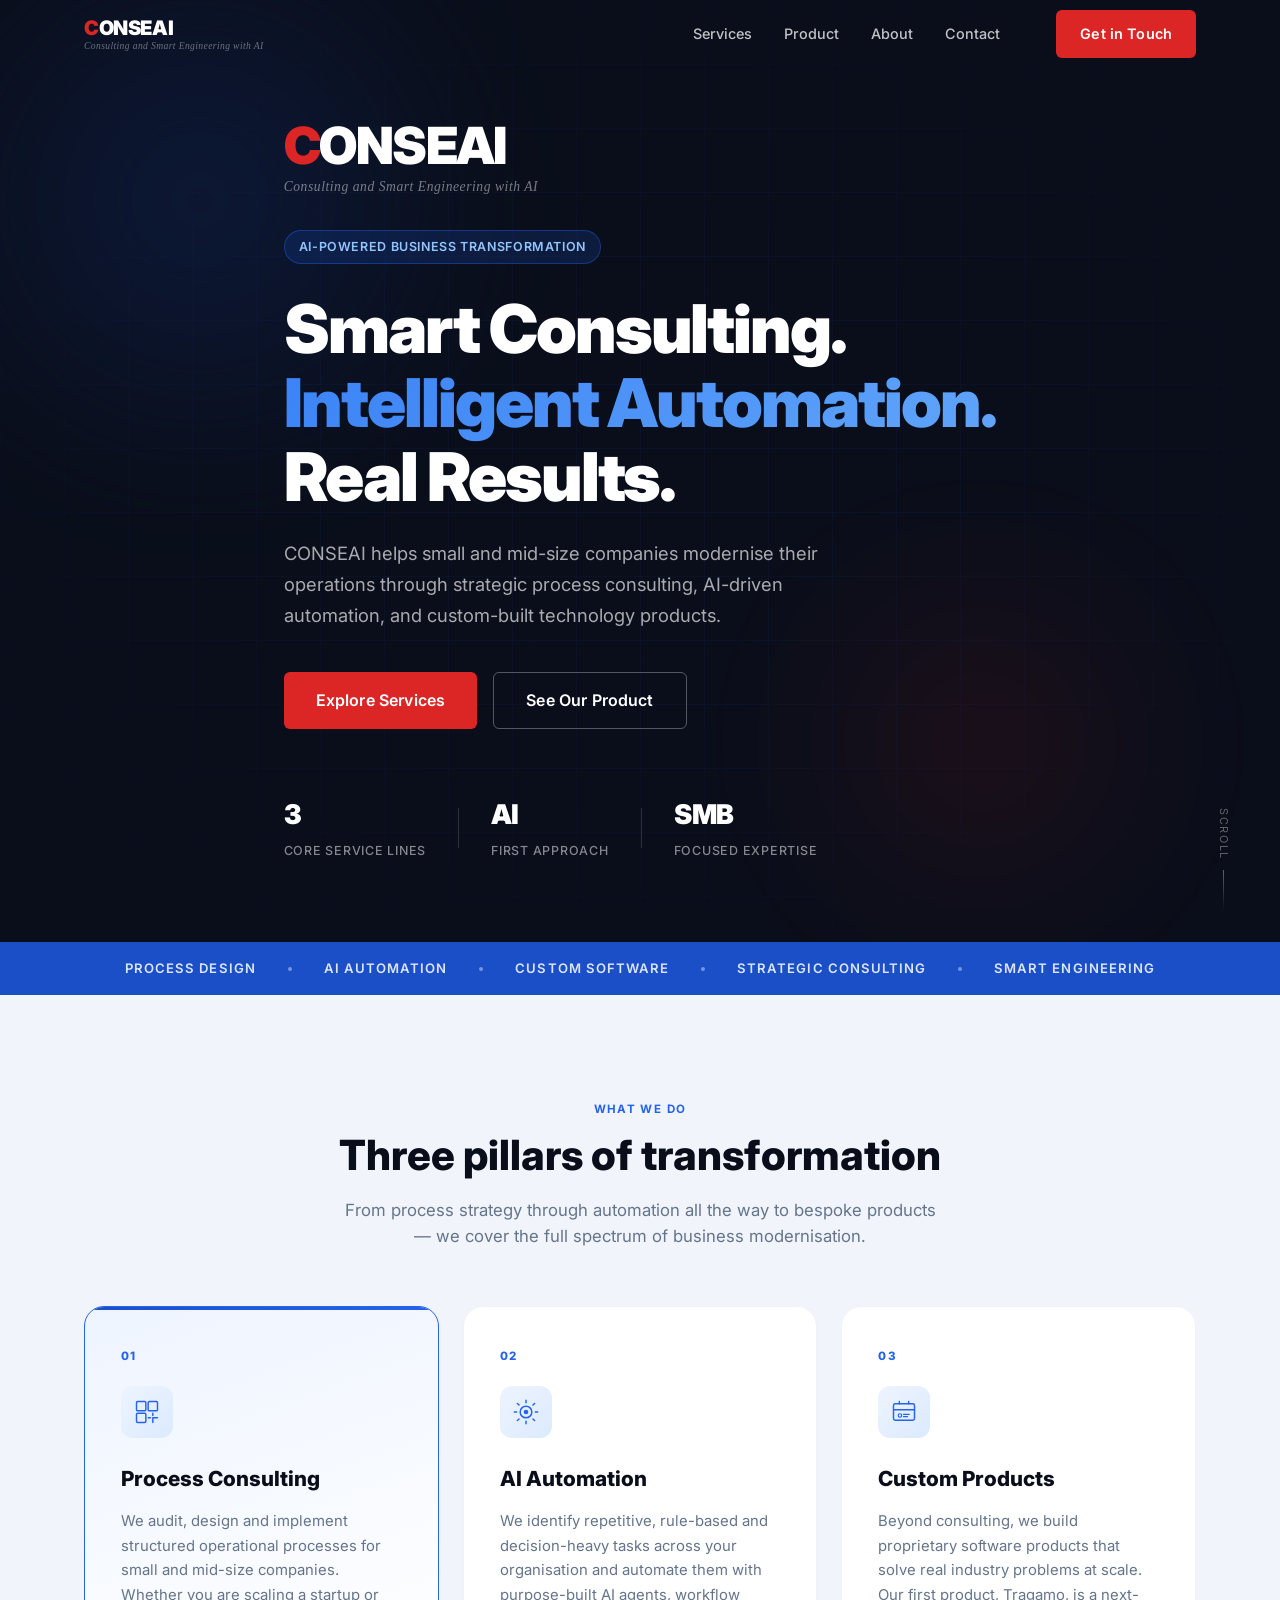
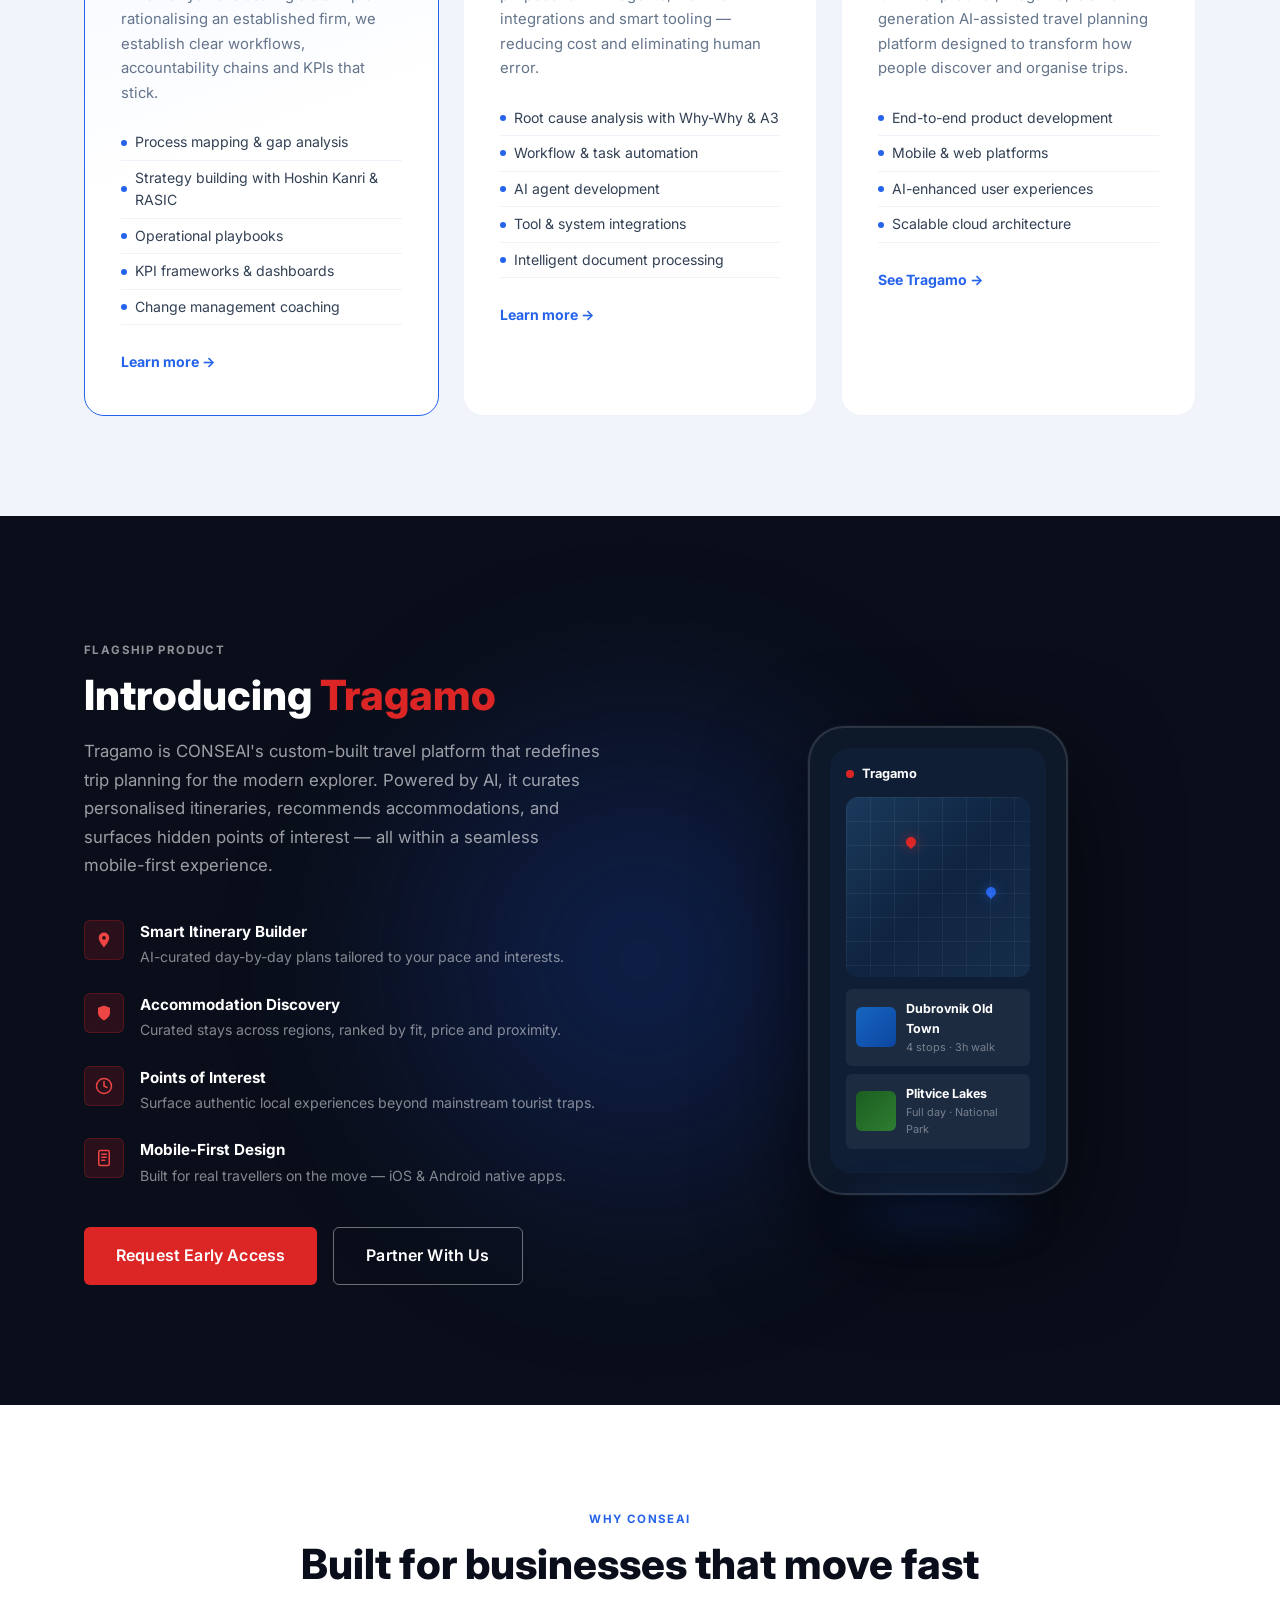
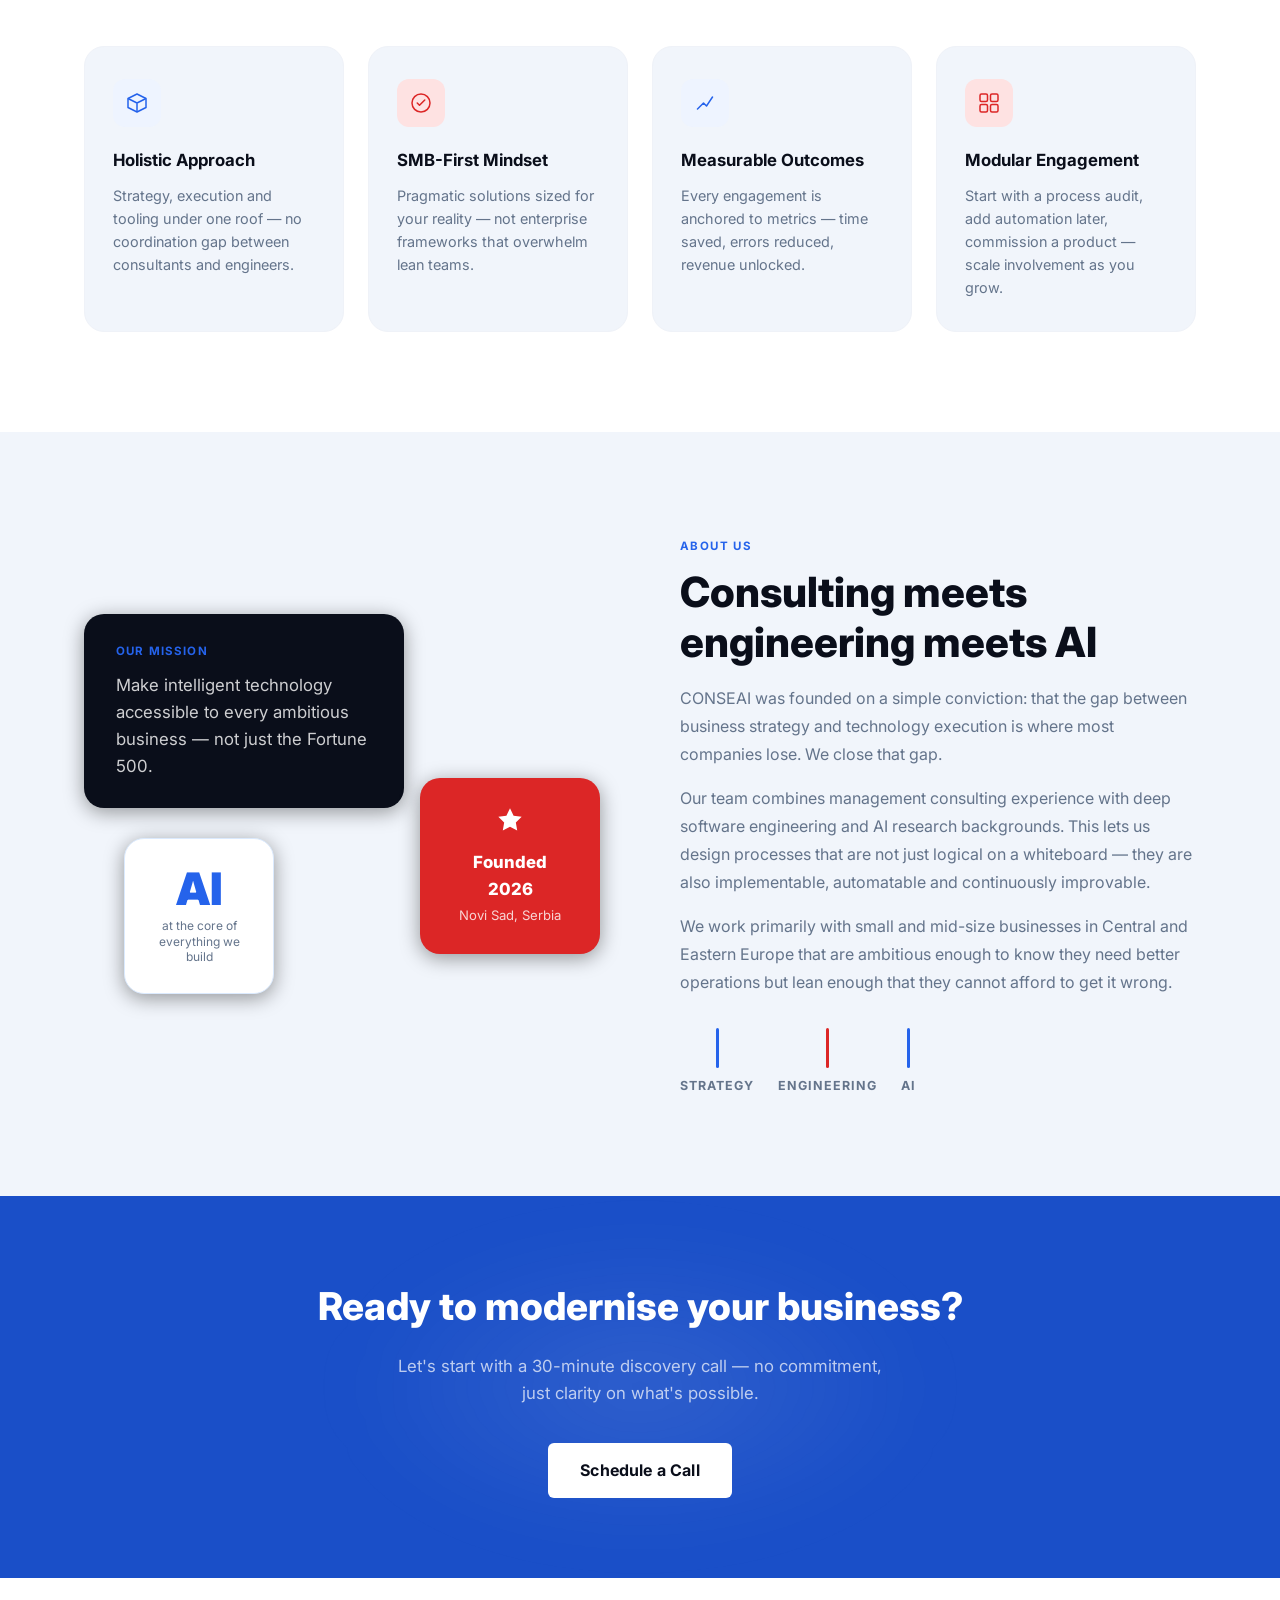
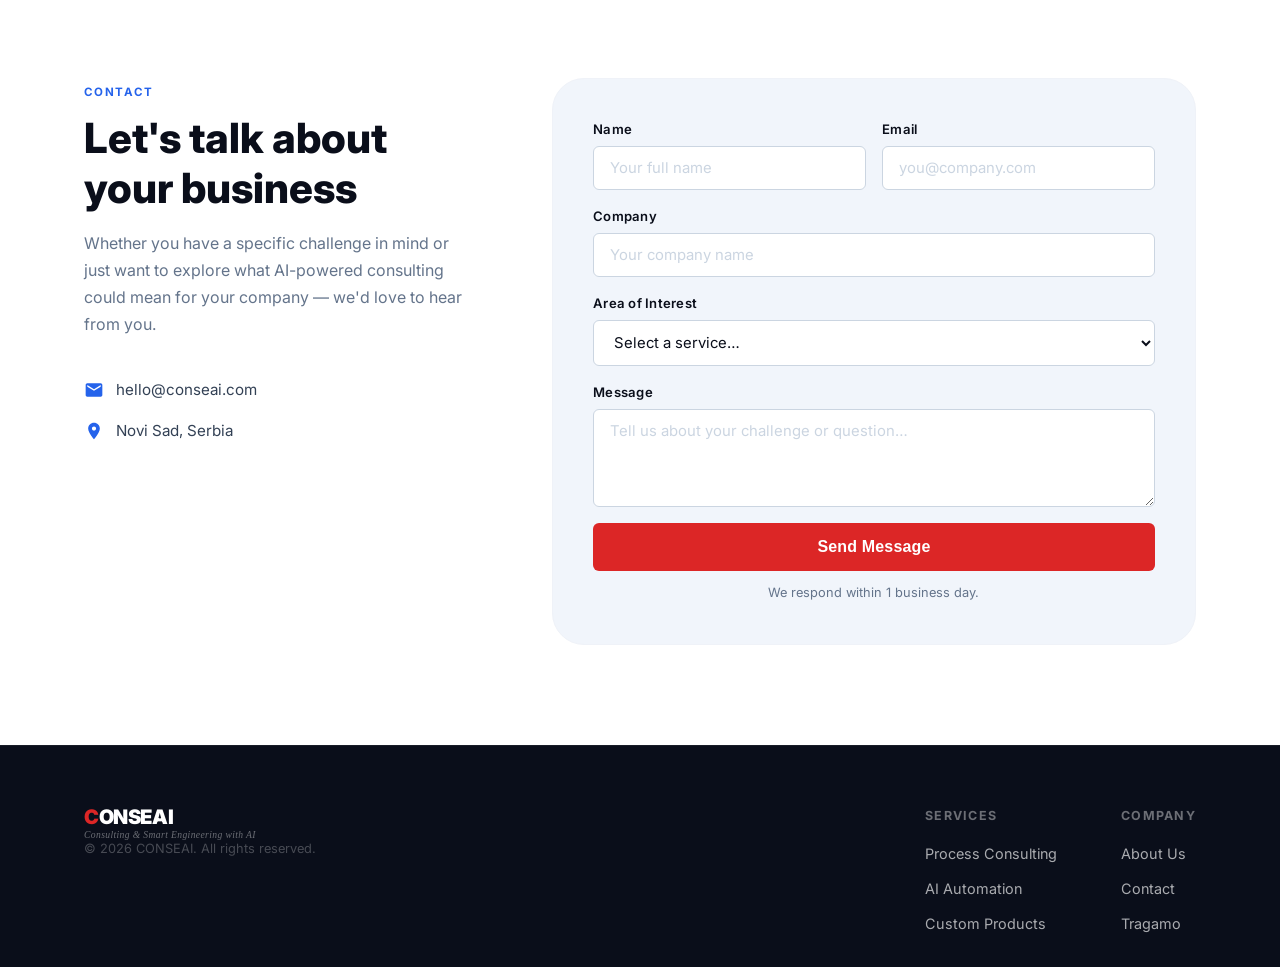
==== index.html @ ea79da37 "only fixed header company lerge name updated beneath logo" ====
<!DOCTYPE html>
<html lang="en">
<head>
  <meta charset="UTF-8" />
  <meta name="viewport" content="width=device-width, initial-scale=1.0" />
  <title>CONSEAI — Consulting & Smart Engineering with AI</title>
  <link rel="preconnect" href="https://fonts.googleapis.com" />
  <link rel="preconnect" href="https://fonts.gstatic.com" crossorigin />
  <link href="https://fonts.googleapis.com/css2?family=Inter:wght@300;400;500;600;700;800;900&display=swap" rel="stylesheet" />
  <link rel="stylesheet" href="style.css" />
</head>
<body>

  <!-- ── Navigation ── -->
  <nav class="nav" id="nav">
    <div class="nav__inner container">
      <a href="#" class="nav__logo">
        <span class="nav__logo-name"><span class="nav__logo-mark">C</span>ONSEAI</span>
        <span class="nav__logo-sub">Consulting and Smart Engineering with AI</span>
      </a>
      <ul class="nav__links" id="navLinks">
        <li><a href="#services">Services</a></li>
        <li><a href="#product">Product</a></li>
        <li><a href="#about">About</a></li>
        <li><a href="#contact">Contact</a></li>
      </ul>
      <a href="#contact" class="btn btn--red nav__cta">Get in Touch</a>
      <button class="nav__burger" id="burger" aria-label="Toggle menu">
        <span></span><span></span><span></span>
      </button>
    </div>
  </nav>

  <!-- ── Hero ── -->
  <section class="hero" id="home">
    <div class="hero__bg">
      <div class="hero__grid"></div>
      <div class="hero__glow hero__glow--1"></div>
      <div class="hero__glow hero__glow--2"></div>
    </div>
    <div class="container hero__inner">
      <div class="hero__identity">
        <span class="hero__identity-name"><span class="hero__identity-mark">C</span>ONSEAI</span>
        <span class="hero__identity-sub">Consulting and Smart Engineering with AI</span>
      </div>
      <div class="hero__badge">AI-Powered Business Transformation</div>
      <h1 class="hero__headline">
        Smart Consulting.<br />
        <span class="hero__headline--accent">Intelligent Automation.</span><br />
        Real Results.
      </h1>
      <p class="hero__sub">
        CONSEAI helps small and mid-size companies modernise their operations through
        strategic process consulting, AI-driven automation, and custom-built technology products.
      </p>
      <div class="hero__actions">
        <a href="#services" class="btn btn--red btn--lg">Explore Services</a>
        <a href="#product" class="btn btn--ghost btn--lg">See Our Product</a>
      </div>
      <div class="hero__stats">
        <div class="hero__stat">
          <span class="hero__stat-num">3</span>
          <span class="hero__stat-label">Core Service Lines</span>
        </div>
        <div class="hero__stat-divider"></div>
        <div class="hero__stat">
          <span class="hero__stat-num">AI</span>
          <span class="hero__stat-label">First Approach</span>
        </div>
        <div class="hero__stat-divider"></div>
        <div class="hero__stat">
          <span class="hero__stat-num">SMB</span>
          <span class="hero__stat-label">Focused Expertise</span>
        </div>
      </div>
    </div>
    <div class="hero__scroll">
      <span>Scroll</span>
      <div class="hero__scroll-line"></div>
    </div>
  </section>

  <!-- ── Tagline Band ── -->
  <div class="band">
    <div class="container band__inner">
      <span>Process Design</span>
      <span class="band__dot"></span>
      <span>AI Automation</span>
      <span class="band__dot"></span>
      <span>Custom Software</span>
      <span class="band__dot"></span>
      <span>Strategic Consulting</span>
      <span class="band__dot"></span>
      <span>Smart Engineering</span>
    </div>
  </div>

  <!-- ── Services ── -->
  <section class="services" id="services">
    <div class="container">
      <div class="section-header">
        <span class="section-label">What We Do</span>
        <h2 class="section-title">Three pillars of transformation</h2>
        <p class="section-sub">
          From process strategy through automation all the way to bespoke products — we cover the full spectrum
          of business modernisation.
        </p>
      </div>
      <div class="services__grid">

        <div class="service-card service-card--featured">
          <div class="service-card__num">01</div>
          <div class="service-card__icon">
            <svg viewBox="0 0 48 48" fill="none" xmlns="http://www.w3.org/2000/svg">
              <rect x="6" y="6" width="16" height="16" rx="2" stroke="currentColor" stroke-width="2.5"/>
              <rect x="26" y="6" width="16" height="16" rx="2" stroke="currentColor" stroke-width="2.5"/>
              <rect x="6" y="26" width="16" height="16" rx="2" stroke="currentColor" stroke-width="2.5"/>
              <path d="M34 26v4m0 4v8M26 34h4m4 0h8" stroke="currentColor" stroke-width="2.5" stroke-linecap="round"/>
            </svg>
          </div>
          <h3 class="service-card__title">Process Consulting</h3>
          <p class="service-card__body">
            We audit, design and implement structured operational processes for small and mid-size companies.
            Whether you are scaling a startup or rationalising an established firm, we establish clear workflows,
            accountability chains and KPIs that stick.
          </p>
          <ul class="service-card__list">
            <li>Process mapping &amp; gap analysis</li>
            <li>Strategy building with Hoshin Kanri &amp; RASIC</li>
            <li>Operational playbooks</li>
            <li>KPI frameworks &amp; dashboards</li>
            <li>Change management coaching</li>
          </ul>
          <a href="#contact" class="service-card__link">Learn more →</a>
        </div>

        <div class="service-card">
          <div class="service-card__num">02</div>
          <div class="service-card__icon">
            <svg viewBox="0 0 48 48" fill="none" xmlns="http://www.w3.org/2000/svg">
              <circle cx="24" cy="24" r="10" stroke="currentColor" stroke-width="2.5"/>
              <path d="M24 8V4M24 44v-4M8 24H4M44 24h-4" stroke="currentColor" stroke-width="2.5" stroke-linecap="round"/>
              <path d="M12.1 12.1l-2.83-2.83M38.73 38.73l-2.83-2.83M38.73 9.27l-2.83 2.83M12.1 35.9l-2.83 2.83" stroke="currentColor" stroke-width="2.5" stroke-linecap="round"/>
              <circle cx="24" cy="24" r="4" fill="currentColor"/>
            </svg>
          </div>
          <h3 class="service-card__title">AI Automation</h3>
          <p class="service-card__body">
            We identify repetitive, rule-based and decision-heavy tasks across your organisation and automate them
            with purpose-built AI agents, workflow integrations and smart tooling — reducing cost and eliminating
            human error.
          </p>
          <ul class="service-card__list">
            <li>Root cause analysis with Why-Why &amp; A3</li>
            <li>Workflow &amp; task automation</li>
            <li>AI agent development</li>
            <li>Tool &amp; system integrations</li>
            <li>Intelligent document processing</li>
          </ul>
          <a href="#contact" class="service-card__link">Learn more →</a>
        </div>

        <div class="service-card">
          <div class="service-card__num">03</div>
          <div class="service-card__icon">
            <svg viewBox="0 0 48 48" fill="none" xmlns="http://www.w3.org/2000/svg">
              <rect x="6" y="10" width="36" height="28" rx="3" stroke="currentColor" stroke-width="2.5"/>
              <path d="M16 10V6M32 10V6" stroke="currentColor" stroke-width="2.5" stroke-linecap="round"/>
              <path d="M6 20h36" stroke="currentColor" stroke-width="2.5"/>
              <circle cx="17" cy="30" r="3" stroke="currentColor" stroke-width="2"/>
              <path d="M23 28h10M23 32h7" stroke="currentColor" stroke-width="2" stroke-linecap="round"/>
            </svg>
          </div>
          <h3 class="service-card__title">Custom Products</h3>
          <p class="service-card__body">
            Beyond consulting, we build proprietary software products that solve real industry problems at scale.
            Our first product, Tragamo, is a next-generation AI-assisted travel planning platform designed to
            transform how people discover and organise trips.
          </p>
          <ul class="service-card__list">
            <li>End-to-end product development</li>
            <li>Mobile &amp; web platforms</li>
            <li>AI-enhanced user experiences</li>
            <li>Scalable cloud architecture</li>
          </ul>
          <a href="#product" class="service-card__link">See Tragamo →</a>
        </div>

      </div>
    </div>
  </section>

  <!-- ── Product: Tragamo ── -->
  <section class="product" id="product">
    <div class="product__bg">
      <div class="product__glow"></div>
    </div>
    <div class="container product__inner">
      <div class="product__content">
        <span class="section-label section-label--light">Flagship Product</span>
        <h2 class="section-title section-title--light">
          Introducing <span class="text-red">Tragamo</span>
        </h2>
        <p class="product__sub">
          Tragamo is CONSEAI's custom-built travel platform that redefines trip planning for the modern explorer.
          Powered by AI, it curates personalised itineraries, recommends accommodations, and surfaces hidden
          points of interest — all within a seamless mobile-first experience.
        </p>
        <div class="product__features">
          <div class="product__feature">
            <div class="product__feature-icon">
              <svg viewBox="0 0 24 24" fill="none"><path d="M12 2C8.13 2 5 5.13 5 9c0 5.25 7 13 7 13s7-7.75 7-13c0-3.87-3.13-7-7-7zm0 9.5c-1.38 0-2.5-1.12-2.5-2.5s1.12-2.5 2.5-2.5 2.5 1.12 2.5 2.5-1.12 2.5-2.5 2.5z" fill="currentColor"/></svg>
            </div>
            <div>
              <strong>Smart Itinerary Builder</strong>
              <p>AI-curated day-by-day plans tailored to your pace and interests.</p>
            </div>
          </div>
          <div class="product__feature">
            <div class="product__feature-icon">
              <svg viewBox="0 0 24 24" fill="none"><path d="M12 22s8-4 8-10V5l-8-3-8 3v7c0 6 8 10 8 10z" fill="currentColor"/></svg>
            </div>
            <div>
              <strong>Accommodation Discovery</strong>
              <p>Curated stays across regions, ranked by fit, price and proximity.</p>
            </div>
          </div>
          <div class="product__feature">
            <div class="product__feature-icon">
              <svg viewBox="0 0 24 24" fill="none"><circle cx="12" cy="12" r="10" stroke="currentColor" stroke-width="2"/><path d="M12 6v6l4 2" stroke="currentColor" stroke-width="2" stroke-linecap="round"/></svg>
            </div>
            <div>
              <strong>Points of Interest</strong>
              <p>Surface authentic local experiences beyond mainstream tourist traps.</p>
            </div>
          </div>
          <div class="product__feature">
            <div class="product__feature-icon">
              <svg viewBox="0 0 24 24" fill="none"><rect x="5" y="2" width="14" height="20" rx="2" stroke="currentColor" stroke-width="2"/><path d="M9 7h6M9 11h6M9 15h4" stroke="currentColor" stroke-width="2" stroke-linecap="round"/></svg>
            </div>
            <div>
              <strong>Mobile-First Design</strong>
              <p>Built for real travellers on the move — iOS &amp; Android native apps.</p>
            </div>
          </div>
        </div>
        <div class="product__actions">
          <a href="#contact" class="btn btn--red btn--lg">Request Early Access</a>
          <a href="#contact" class="btn btn--ghost-light btn--lg">Partner With Us</a>
        </div>
      </div>
      <div class="product__visual">
        <div class="product__phone">
          <div class="product__phone-screen">
            <div class="product__screen-header">
              <div class="product__screen-dot"></div>
              <span>Tragamo</span>
            </div>
            <div class="product__screen-map">
              <div class="product__map-pin product__map-pin--1"></div>
              <div class="product__map-pin product__map-pin--2"></div>
              <div class="product__map-pin product__map-pin--3"></div>
              <div class="product__map-grid"></div>
            </div>
            <div class="product__screen-card">
              <div class="product__card-thumb"></div>
              <div class="product__card-info">
                <div class="product__card-title">Dubrovnik Old Town</div>
                <div class="product__card-sub">4 stops · 3h walk</div>
              </div>
            </div>
            <div class="product__screen-card product__screen-card--2">
              <div class="product__card-thumb product__card-thumb--2"></div>
              <div class="product__card-info">
                <div class="product__card-title">Plitvice Lakes</div>
                <div class="product__card-sub">Full day · National Park</div>
              </div>
            </div>
          </div>
        </div>
        <div class="product__phone-shadow"></div>
      </div>
    </div>
  </section>

  <!-- ── Why CONSEAI ── -->
  <section class="why">
    <div class="container">
      <div class="section-header">
        <span class="section-label">Why CONSEAI</span>
        <h2 class="section-title">Built for businesses that move fast</h2>
      </div>
      <div class="why__grid">
        <div class="why__card">
          <div class="why__icon why__icon--blue">
            <svg viewBox="0 0 32 32" fill="none"><path d="M16 4L4 10v12l12 6 12-6V10L16 4z" stroke="currentColor" stroke-width="2" stroke-linejoin="round"/><path d="M4 10l12 6m0 0l12-6m-12 6v12" stroke="currentColor" stroke-width="2"/></svg>
          </div>
          <h4>Holistic Approach</h4>
          <p>Strategy, execution and tooling under one roof — no coordination gap between consultants and engineers.</p>
        </div>
        <div class="why__card">
          <div class="why__icon why__icon--red">
            <svg viewBox="0 0 32 32" fill="none"><circle cx="16" cy="16" r="12" stroke="currentColor" stroke-width="2"/><path d="M11 16l3 3 7-7" stroke="currentColor" stroke-width="2" stroke-linecap="round" stroke-linejoin="round"/></svg>
          </div>
          <h4>SMB-First Mindset</h4>
          <p>Pragmatic solutions sized for your reality — not enterprise frameworks that overwhelm lean teams.</p>
        </div>
        <div class="why__card">
          <div class="why__icon why__icon--blue">
            <svg viewBox="0 0 32 32" fill="none"><path d="M6 24l8-8 4 4 8-12" stroke="currentColor" stroke-width="2" stroke-linecap="round" stroke-linejoin="round"/></svg>
          </div>
          <h4>Measurable Outcomes</h4>
          <p>Every engagement is anchored to metrics — time saved, errors reduced, revenue unlocked.</p>
        </div>
        <div class="why__card">
          <div class="why__icon why__icon--red">
            <svg viewBox="0 0 32 32" fill="none"><rect x="4" y="4" width="10" height="10" rx="2" stroke="currentColor" stroke-width="2"/><rect x="18" y="4" width="10" height="10" rx="2" stroke="currentColor" stroke-width="2"/><rect x="4" y="18" width="10" height="10" rx="2" stroke="currentColor" stroke-width="2"/><rect x="18" y="18" width="10" height="10" rx="2" stroke="currentColor" stroke-width="2"/></svg>
          </div>
          <h4>Modular Engagement</h4>
          <p>Start with a process audit, add automation later, commission a product — scale involvement as you grow.</p>
        </div>
      </div>
    </div>
  </section>

  <!-- ── About ── -->
  <section class="about" id="about">
    <div class="container about__inner">
      <div class="about__visual">
        <div class="about__card about__card--main">
          <div class="about__card-label">Our Mission</div>
          <p>Make intelligent technology accessible to every ambitious business — not just the Fortune 500.</p>
        </div>
        <div class="about__card about__card--accent">
          <div class="about__card-icon">
            <svg viewBox="0 0 24 24" fill="none"><path d="M12 2l3.09 6.26L22 9.27l-5 4.87 1.18 6.88L12 17.77l-6.18 3.25L7 14.14 2 9.27l6.91-1.01L12 2z" fill="currentColor"/></svg>
          </div>
          <strong>Founded 2026</strong>
          <p>Novi Sad, Serbia</p>
        </div>
        <div class="about__card about__card--stat">
          <span class="about__card-big">AI</span>
          <span>at the core of everything we build</span>
        </div>
      </div>
      <div class="about__content">
        <span class="section-label">About Us</span>
        <h2 class="section-title">Consulting meets engineering meets AI</h2>
        <p class="about__body">
          CONSEAI was founded on a simple conviction: that the gap between business strategy and technology
          execution is where most companies lose. We close that gap.
        </p>
        <p class="about__body">
          Our team combines management consulting experience with deep software engineering and AI research
          backgrounds. This lets us design processes that are not just logical on a whiteboard — they are also
          implementable, automatable and continuously improvable.
        </p>
        <p class="about__body">
          We work primarily with small and mid-size businesses in Central and Eastern Europe that are ambitious
          enough to know they need better operations but lean enough that they cannot afford to get it wrong.
        </p>
        <div class="about__pillars">
          <div class="about__pillar">
            <div class="about__pillar-line about__pillar-line--blue"></div>
            <span>Strategy</span>
          </div>
          <div class="about__pillar">
            <div class="about__pillar-line about__pillar-line--red"></div>
            <span>Engineering</span>
          </div>
          <div class="about__pillar">
            <div class="about__pillar-line about__pillar-line--blue"></div>
            <span>AI</span>
          </div>
        </div>
      </div>
    </div>
  </section>

  <!-- ── CTA Banner ── -->
  <section class="cta-banner">
    <div class="cta-banner__bg">
      <div class="cta-banner__glow"></div>
    </div>
    <div class="container cta-banner__inner">
      <h2 class="cta-banner__title">Ready to modernise your business?</h2>
      <p class="cta-banner__sub">
        Let's start with a 30-minute discovery call — no commitment, just clarity on what's possible.
      </p>
      <a href="#contact" class="btn btn--white btn--lg">Schedule a Call</a>
    </div>
  </section>

  <!-- ── Contact ── -->
  <section class="contact" id="contact">
    <div class="container contact__inner">
      <div class="contact__info">
        <span class="section-label">Contact</span>
        <h2 class="section-title">Let's talk about your business</h2>
        <p class="contact__sub">
          Whether you have a specific challenge in mind or just want to explore what AI-powered consulting
          could mean for your company — we'd love to hear from you.
        </p>
        <div class="contact__details">
          <div class="contact__detail">
            <svg viewBox="0 0 24 24" fill="none"><path d="M20 4H4c-1.1 0-2 .9-2 2v12c0 1.1.9 2 2 2h16c1.1 0 2-.9 2-2V6c0-1.1-.9-2-2-2zm0 4l-8 5-8-5V6l8 5 8-5v2z" fill="currentColor"/></svg>
            <span>hello@conseai.com</span>
          </div>
          <div class="contact__detail">
            <svg viewBox="0 0 24 24" fill="none"><path d="M12 2C8.13 2 5 5.13 5 9c0 5.25 7 13 7 13s7-7.75 7-13c0-3.87-3.13-7-7-7zm0 9.5c-1.38 0-2.5-1.12-2.5-2.5s1.12-2.5 2.5-2.5 2.5 1.12 2.5 2.5-1.12 2.5-2.5 2.5z" fill="currentColor"/></svg>
            <span>Novi Sad, Serbia</span>
          </div>
        </div>
      </div>
      <form class="contact__form" id="contactForm">
        <div class="form-row">
          <div class="form-group">
            <label for="name">Name</label>
            <input type="text" id="name" name="name" placeholder="Your full name" required />
          </div>
          <div class="form-group">
            <label for="email">Email</label>
            <input type="email" id="email" name="email" placeholder="you@company.com" required />
          </div>
        </div>
        <div class="form-group">
          <label for="company">Company</label>
          <input type="text" id="company" name="company" placeholder="Your company name" />
        </div>
        <div class="form-group">
          <label for="interest">Area of Interest</label>
          <select id="interest" name="interest">
            <option value="">Select a service…</option>
            <option value="consulting">Process Consulting</option>
            <option value="automation">AI Automation</option>
            <option value="tragamo">Tragamo / Travel Platform</option>
            <option value="other">Other / Not Sure Yet</option>
          </select>
        </div>
        <div class="form-group">
          <label for="message">Message</label>
          <textarea id="message" name="message" rows="4" placeholder="Tell us about your challenge or question…"></textarea>
        </div>
        <button type="submit" class="btn btn--red btn--lg btn--full">Send Message</button>
        <p class="form-note">We respond within 1 business day.</p>
      </form>
    </div>
  </section>

  <!-- ── Footer ── -->
  <footer class="footer">
    <div class="container footer__inner">
      <div class="footer__brand">
        <a href="#" class="nav__logo">
          <span class="nav__logo-name"><span class="nav__logo-mark">C</span>ONSEAI</span>
          <span class="nav__logo-sub">Consulting &amp; Smart Engineering with AI</span>
        </a>
        <p class="footer__copy">© 2026 CONSEAI. All rights reserved.</p>
      </div>
      <div class="footer__links">
        <div class="footer__col">
          <h5>Services</h5>
          <a href="#services">Process Consulting</a>
          <a href="#services">AI Automation</a>
          <a href="#services">Custom Products</a>
        </div>
        <div class="footer__col">
          <h5>Company</h5>
          <a href="#about">About Us</a>
          <a href="#contact">Contact</a>
          <a href="#product">Tragamo</a>
        </div>
      </div>
    </div>
  </footer>

  <script src="script.js"></script>
</body>
</html>
---- style.css ----
/* ── Reset & Base ── */
*, *::before, *::after { box-sizing: border-box; margin: 0; padding: 0; }
html { scroll-behavior: smooth; font-size: 16px; }
body {
  font-family: 'Inter', -apple-system, BlinkMacSystemFont, 'Segoe UI', sans-serif;
  background: #0A0E1A;
  color: #E8EDF5;
  line-height: 1.6;
  overflow-x: hidden;
}
img { max-width: 100%; display: block; }
a { text-decoration: none; color: inherit; }
ul { list-style: none; }

/* ── Tokens ── */
:root {
  --navy:        #0A0E1A;
  --navy-mid:    #0F1628;
  --navy-light:  #162040;
  --blue:        #1A4FC8;
  --blue-light:  #2563EB;
  --blue-pale:   #DBEAFE;
  --red:         #DC2626;
  --red-light:   #EF4444;
  --red-pale:    #FEE2E2;
  --white:       #FFFFFF;
  --off-white:   #F1F5FB;
  --gray-100:    #EFF2F8;
  --gray-300:    #CBD5E1;
  --gray-500:    #64748B;
  --gray-700:    #334155;

  --radius-sm:   6px;
  --radius-md:   12px;
  --radius-lg:   20px;
  --radius-xl:   32px;

  --shadow-sm:   0 1px 3px rgba(0,0,0,.3);
  --shadow-md:   0 4px 20px rgba(0,0,0,.4);
  --shadow-lg:   0 12px 48px rgba(0,0,0,.5);
  --shadow-glow-blue: 0 0 80px rgba(26,79,200,.25);
  --shadow-glow-red:  0 0 60px rgba(220,38,38,.2);

  --transition: all 0.3s cubic-bezier(0.4, 0, 0.2, 1);
}

/* ── Container ── */
.container {
  max-width: 1160px;
  margin: 0 auto;
  padding: 0 24px;
}

/* ── Buttons ── */
.btn {
  display: inline-flex;
  align-items: center;
  gap: 8px;
  padding: 12px 24px;
  border-radius: var(--radius-sm);
  font-size: 0.9rem;
  font-weight: 600;
  letter-spacing: 0.01em;
  cursor: pointer;
  border: none;
  transition: var(--transition);
}
.btn--lg { padding: 15px 32px; font-size: 1rem; }
.btn--full { width: 100%; justify-content: center; }
.btn--red {
  background: var(--red);
  color: var(--white);
}
.btn--red:hover { background: var(--red-light); transform: translateY(-1px); box-shadow: 0 8px 24px rgba(220,38,38,.35); }
.btn--ghost {
  background: transparent;
  color: var(--white);
  border: 1.5px solid rgba(255,255,255,.3);
}
.btn--ghost:hover { border-color: rgba(255,255,255,.7); background: rgba(255,255,255,.05); }
.btn--ghost-light {
  background: transparent;
  color: var(--white);
  border: 1.5px solid rgba(255,255,255,.4);
}
.btn--ghost-light:hover { border-color: var(--white); background: rgba(255,255,255,.08); }
.btn--white {
  background: var(--white);
  color: var(--navy);
  font-weight: 700;
}
.btn--white:hover { background: var(--off-white); transform: translateY(-1px); }

/* ── Section Helpers ── */
.section-label {
  display: inline-block;
  font-size: 0.72rem;
  font-weight: 700;
  letter-spacing: 0.12em;
  text-transform: uppercase;
  color: var(--blue-light);
  margin-bottom: 12px;
}
.section-label--light { color: rgba(255,255,255,.55); }
.section-title {
  font-size: clamp(1.8rem, 3.5vw, 2.6rem);
  font-weight: 800;
  line-height: 1.2;
  color: var(--navy);
  margin-bottom: 16px;
}
.section-title--light { color: var(--white); }
.section-sub {
  max-width: 600px;
  color: var(--gray-500);
  font-size: 1.05rem;
}
.section-header { text-align: center; margin-bottom: 56px; }
.section-header .section-sub { margin: 0 auto; }
.text-red { color: var(--red); }

/* ── Navigation ── */
.nav {
  position: fixed;
  top: 0; left: 0; right: 0;
  z-index: 100;
  padding: 0;
  transition: var(--transition);
}
.nav.scrolled {
  background: rgba(10,14,26,.92);
  backdrop-filter: blur(16px);
  -webkit-backdrop-filter: blur(16px);
  border-bottom: 1px solid rgba(255,255,255,.06);
}
.nav__inner {
  display: flex;
  align-items: center;
  height: 68px;
  gap: 40px;
}
.nav__logo {
  display: flex;
  flex-direction: column;
  font-size: 1.25rem;
  font-weight: 900;
  letter-spacing: -0.02em;
  color: var(--white);
  flex-shrink: 0;
  line-height: 1.1;
}
.nav__logo-name {
  display: block;
  white-space: nowrap;
}
.nav__logo-mark {
  color: var(--red);
}
.nav__logo-sub {
  display: block;
  font-size: 0.6rem;
  font-weight: 400;
  font-style: italic;
  letter-spacing: 0.04em;
  color: rgba(255,255,255,.4);
  font-family: Georgia, 'Times New Roman', serif;
  line-height: 1;
  margin-top: 2px;
  text-transform: none;
}
.nav__links {
  display: flex;
  align-items: center;
  gap: 32px;
  margin-left: auto;
}
.nav__links a {
  font-size: 0.9rem;
  font-weight: 500;
  color: rgba(255,255,255,.75);
  transition: color 0.2s;
}
.nav__links a:hover { color: var(--white); }
.nav__cta { margin-left: 16px; }
.nav__burger {
  display: none;
  flex-direction: column;
  gap: 5px;
  background: none;
  border: none;
  cursor: pointer;
  margin-left: auto;
  padding: 4px;
}
.nav__burger span {
  display: block;
  width: 24px;
  height: 2px;
  background: var(--white);
  border-radius: 2px;
  transition: var(--transition);
}

/* ── Hero ── */
.hero {
  position: relative;
  min-height: 100vh;
  display: flex;
  align-items: center;
  overflow: hidden;
  background: var(--navy);
}
.hero__bg {
  position: absolute;
  inset: 0;
  pointer-events: none;
}
.hero__grid {
  position: absolute;
  inset: 0;
  background-image:
    linear-gradient(rgba(26,79,200,.08) 1px, transparent 1px),
    linear-gradient(90deg, rgba(26,79,200,.08) 1px, transparent 1px);
  background-size: 64px 64px;
  mask-image: radial-gradient(ellipse 80% 80% at 50% 50%, black 20%, transparent 80%);
}
.hero__glow {
  position: absolute;
  border-radius: 50%;
  filter: blur(80px);
  opacity: 0.4;
}
.hero__glow--1 {
  width: 600px; height: 600px;
  background: radial-gradient(circle, rgba(26,79,200,.5), transparent 70%);
  top: -100px; left: -100px;
}
.hero__glow--2 {
  width: 400px; height: 400px;
  background: radial-gradient(circle, rgba(220,38,38,.35), transparent 70%);
  bottom: 0; right: 100px;
}
.hero__inner {
  position: relative;
  z-index: 1;
  padding-top: 120px;
  padding-bottom: 80px;
}
.hero__identity {
  display: flex;
  flex-direction: column;
  margin-bottom: 32px;
}
.hero__identity-name {
  font-size: clamp(2rem, 4.5vw, 3.2rem);
  font-weight: 900;
  letter-spacing: -0.03em;
  color: var(--white);
  line-height: 1;
}
.hero__identity-mark {
  color: var(--red);
}
.hero__identity-sub {
  font-size: 0.85rem;
  font-weight: 400;
  font-style: italic;
  font-family: Georgia, 'Times New Roman', serif;
  color: rgba(255,255,255,.45);
  letter-spacing: 0.04em;
  margin-top: 5px;
}
.hero__badge {
  display: inline-flex;
  align-items: center;
  gap: 8px;
  padding: 6px 14px;
  border-radius: 100px;
  background: rgba(26,79,200,.2);
  border: 1px solid rgba(37,99,235,.4);
  color: #93C5FD;
  font-size: 0.78rem;
  font-weight: 600;
  letter-spacing: 0.05em;
  text-transform: uppercase;
  margin-bottom: 28px;
}
.hero__headline {
  font-size: clamp(2.4rem, 5.5vw, 4.2rem);
  font-weight: 900;
  line-height: 1.1;
  letter-spacing: -0.03em;
  color: var(--white);
  margin-bottom: 24px;
  max-width: 760px;
}
.hero__headline--accent {
  background: linear-gradient(135deg, #3B82F6, #60A5FA);
  -webkit-background-clip: text;
  -webkit-text-fill-color: transparent;
  background-clip: text;
}
.hero__sub {
  font-size: 1.15rem;
  color: rgba(255,255,255,.65);
  max-width: 560px;
  margin-bottom: 40px;
  line-height: 1.7;
}
.hero__actions {
  display: flex;
  gap: 16px;
  flex-wrap: wrap;
  margin-bottom: 64px;
}
.hero__stats {
  display: flex;
  align-items: center;
  gap: 32px;
  flex-wrap: wrap;
}
.hero__stat-num {
  display: block;
  font-size: 1.7rem;
  font-weight: 900;
  color: var(--white);
  letter-spacing: -0.03em;
}
.hero__stat-label {
  font-size: 0.78rem;
  color: rgba(255,255,255,.5);
  font-weight: 500;
  text-transform: uppercase;
  letter-spacing: 0.06em;
}
.hero__stat-divider {
  width: 1px;
  height: 40px;
  background: rgba(255,255,255,.15);
}
.hero__scroll {
  position: absolute;
  bottom: 32px;
  right: 48px;
  display: flex;
  flex-direction: column;
  align-items: center;
  gap: 10px;
}
.hero__scroll span {
  font-size: 0.68rem;
  letter-spacing: 0.15em;
  text-transform: uppercase;
  color: rgba(255,255,255,.35);
  writing-mode: vertical-rl;
}
.hero__scroll-line {
  width: 1px;
  height: 40px;
  background: linear-gradient(to bottom, rgba(255,255,255,.35), transparent);
  animation: scrollPulse 2s ease-in-out infinite;
}
@keyframes scrollPulse {
  0%, 100% { opacity: 0.35; }
  50% { opacity: 0.9; }
}

/* ── Band ── */
.band {
  background: var(--blue);
  padding: 16px 0;
  overflow: hidden;
}
.band__inner {
  display: flex;
  align-items: center;
  gap: 32px;
  justify-content: center;
  flex-wrap: wrap;
  font-size: 0.82rem;
  font-weight: 600;
  letter-spacing: 0.08em;
  text-transform: uppercase;
  color: rgba(255,255,255,.85);
}
.band__dot {
  width: 4px;
  height: 4px;
  border-radius: 50%;
  background: rgba(255,255,255,.4);
}

/* ── Services ── */
.services {
  background: var(--off-white);
  padding: 100px 0;
}
.services .section-title { color: var(--navy); }
.services__grid {
  display: grid;
  grid-template-columns: repeat(3, 1fr);
  gap: 24px;
}
.service-card {
  background: var(--white);
  border-radius: var(--radius-lg);
  padding: 40px 36px;
  border: 1.5px solid var(--gray-100);
  transition: var(--transition);
  position: relative;
  overflow: hidden;
}
.service-card::before {
  content: '';
  position: absolute;
  top: 0; left: 0; right: 0;
  height: 3px;
  background: linear-gradient(90deg, var(--blue), var(--blue-light));
  opacity: 0;
  transition: opacity 0.3s;
}
.service-card:hover::before { opacity: 1; }
.service-card:hover {
  transform: translateY(-4px);
  box-shadow: 0 20px 60px rgba(0,0,0,.1);
  border-color: transparent;
}
.service-card--featured {
  border-color: var(--blue-light);
  background: linear-gradient(160deg, #EEF4FF 0%, var(--white) 60%);
}
.service-card--featured::before { opacity: 1; }
.service-card__num {
  font-size: 0.72rem;
  font-weight: 800;
  letter-spacing: 0.12em;
  color: var(--blue-light);
  text-transform: uppercase;
  margin-bottom: 20px;
}
.service-card__icon {
  width: 52px;
  height: 52px;
  background: linear-gradient(135deg, #EEF4FF, #DBEAFE);
  border-radius: var(--radius-md);
  display: flex;
  align-items: center;
  justify-content: center;
  margin-bottom: 24px;
  color: var(--blue-light);
}
.service-card__icon svg { width: 28px; height: 28px; }
.service-card__title {
  font-size: 1.3rem;
  font-weight: 800;
  color: var(--navy);
  margin-bottom: 14px;
}
.service-card__body {
  font-size: 0.93rem;
  color: var(--gray-500);
  line-height: 1.65;
  margin-bottom: 20px;
}
.service-card__list {
  margin-bottom: 24px;
}
.service-card__list li {
  font-size: 0.88rem;
  color: var(--gray-700);
  padding: 6px 0;
  border-bottom: 1px solid var(--gray-100);
  display: flex;
  align-items: center;
  gap: 8px;
}
.service-card__list li::before {
  content: '';
  width: 6px;
  height: 6px;
  border-radius: 50%;
  background: var(--blue-light);
  flex-shrink: 0;
}
.service-card__link {
  font-size: 0.88rem;
  font-weight: 700;
  color: var(--blue-light);
  display: inline-flex;
  align-items: center;
  gap: 6px;
  transition: gap 0.2s;
}
.service-card__link:hover { gap: 10px; }

/* ── Product ── */
.product {
  position: relative;
  background: var(--navy);
  padding: 120px 0;
  overflow: hidden;
}
.product__bg {
  position: absolute;
  inset: 0;
  pointer-events: none;
}
.product__glow {
  position: absolute;
  width: 700px;
  height: 700px;
  background: radial-gradient(circle, rgba(26,79,200,.3), transparent 70%);
  top: 50%;
  left: 50%;
  transform: translate(-50%, -50%);
  filter: blur(60px);
}
.product__inner {
  position: relative;
  z-index: 1;
  display: grid;
  grid-template-columns: 1fr 1fr;
  gap: 80px;
  align-items: center;
}
.product__sub {
  color: rgba(255,255,255,.6);
  font-size: 1.05rem;
  line-height: 1.7;
  margin-bottom: 40px;
}
.product__features {
  display: flex;
  flex-direction: column;
  gap: 24px;
  margin-bottom: 40px;
}
.product__feature {
  display: flex;
  gap: 16px;
  align-items: flex-start;
}
.product__feature-icon {
  width: 40px;
  height: 40px;
  border-radius: var(--radius-sm);
  background: rgba(220,38,38,.15);
  border: 1px solid rgba(220,38,38,.25);
  display: flex;
  align-items: center;
  justify-content: center;
  color: var(--red-light);
  flex-shrink: 0;
}
.product__feature-icon svg { width: 18px; height: 18px; }
.product__feature strong {
  display: block;
  font-size: 0.95rem;
  font-weight: 700;
  color: var(--white);
  margin-bottom: 2px;
}
.product__feature p {
  font-size: 0.88rem;
  color: rgba(255,255,255,.5);
}
.product__actions { display: flex; gap: 16px; flex-wrap: wrap; }

/* Phone mockup */
.product__visual {
  display: flex;
  justify-content: center;
  position: relative;
}
.product__phone {
  width: 260px;
  background: #0D1829;
  border-radius: 36px;
  border: 2px solid rgba(255,255,255,.12);
  padding: 20px;
  box-shadow: 0 40px 100px rgba(0,0,0,.6), 0 0 0 1px rgba(255,255,255,.04);
  position: relative;
}
.product__phone-screen {
  background: #0F1E35;
  border-radius: 20px;
  overflow: hidden;
  padding: 16px;
}
.product__screen-header {
  display: flex;
  align-items: center;
  gap: 8px;
  margin-bottom: 12px;
  font-size: 0.8rem;
  font-weight: 700;
  color: var(--white);
}
.product__screen-dot {
  width: 8px;
  height: 8px;
  border-radius: 50%;
  background: var(--red);
}
.product__screen-map {
  height: 180px;
  border-radius: var(--radius-md);
  background: linear-gradient(135deg, #1A3A5C 0%, #0F2440 50%, #162D4A 100%);
  margin-bottom: 12px;
  position: relative;
  overflow: hidden;
}
.product__map-grid {
  position: absolute;
  inset: 0;
  background-image:
    linear-gradient(rgba(255,255,255,.05) 1px, transparent 1px),
    linear-gradient(90deg, rgba(255,255,255,.05) 1px, transparent 1px);
  background-size: 24px 24px;
}
.product__map-pin {
  position: absolute;
  width: 10px;
  height: 10px;
  background: var(--red);
  border-radius: 50% 50% 50% 0;
  transform: rotate(-45deg);
  box-shadow: 0 0 12px rgba(220,38,38,.6);
}
.product__map-pin--1 { top: 40px; left: 60px; }
.product__map-pin--2 { top: 90px; left: 140px; background: var(--blue-light); box-shadow: 0 0 12px rgba(37,99,235,.6); }
.product__map-pin--3 { top: 50px; left: 200px; }
.product__screen-card {
  display: flex;
  gap: 10px;
  align-items: center;
  background: rgba(255,255,255,.06);
  border-radius: var(--radius-sm);
  padding: 10px;
  margin-bottom: 8px;
}
.product__card-thumb {
  width: 40px;
  height: 40px;
  border-radius: var(--radius-sm);
  background: linear-gradient(135deg, #1565C0, #0D47A1);
  flex-shrink: 0;
}
.product__card-thumb--2 {
  background: linear-gradient(135deg, #1B5E20, #2E7D32);
}
.product__card-title {
  font-size: 0.78rem;
  font-weight: 700;
  color: var(--white);
}
.product__card-sub {
  font-size: 0.68rem;
  color: rgba(255,255,255,.4);
}
.product__phone-shadow {
  position: absolute;
  bottom: -30px;
  left: 50%;
  transform: translateX(-50%);
  width: 180px;
  height: 24px;
  background: rgba(26,79,200,.3);
  filter: blur(20px);
  border-radius: 50%;
}

/* ── Why ── */
.why {
  background: var(--white);
  padding: 100px 0;
}
.why .section-title { color: var(--navy); }
.why__grid {
  display: grid;
  grid-template-columns: repeat(4, 1fr);
  gap: 24px;
}
.why__card {
  padding: 32px 28px;
  border-radius: var(--radius-lg);
  background: var(--off-white);
  border: 1.5px solid var(--gray-100);
  transition: var(--transition);
}
.why__card:hover {
  border-color: var(--blue-light);
  transform: translateY(-2px);
  box-shadow: 0 8px 32px rgba(26,79,200,.1);
}
.why__icon {
  width: 48px;
  height: 48px;
  border-radius: var(--radius-md);
  display: flex;
  align-items: center;
  justify-content: center;
  margin-bottom: 20px;
}
.why__icon svg { width: 24px; height: 24px; }
.why__icon--blue { background: #EEF4FF; color: var(--blue-light); }
.why__icon--red  { background: var(--red-pale); color: var(--red); }
.why__card h4 {
  font-size: 1.05rem;
  font-weight: 700;
  color: var(--navy);
  margin-bottom: 10px;
}
.why__card p {
  font-size: 0.9rem;
  color: var(--gray-500);
  line-height: 1.6;
}

/* ── About ── */
.about {
  background: var(--off-white);
  padding: 100px 0;
}
.about__inner {
  display: grid;
  grid-template-columns: 1fr 1fr;
  gap: 80px;
  align-items: center;
}
.about__visual {
  position: relative;
  height: 400px;
}
.about__card {
  position: absolute;
  border-radius: var(--radius-lg);
  padding: 28px 32px;
  box-shadow: var(--shadow-md);
}
.about__card--main {
  background: var(--navy);
  color: var(--white);
  top: 0; left: 0;
  width: 320px;
}
.about__card--main .about__card-label {
  font-size: 0.72rem;
  font-weight: 700;
  letter-spacing: 0.1em;
  text-transform: uppercase;
  color: var(--blue-light);
  margin-bottom: 12px;
}
.about__card--main p {
  font-size: 1.05rem;
  line-height: 1.6;
  color: rgba(255,255,255,.8);
}
.about__card--accent {
  background: var(--red);
  color: var(--white);
  bottom: 60px; right: 0;
  text-align: center;
  width: 180px;
}
.about__card--accent .about__card-icon svg {
  width: 28px;
  height: 28px;
  fill: rgba(255,255,255,.8);
  margin: 0 auto 8px;
}
.about__card--accent strong {
  display: block;
  font-size: 1.05rem;
  font-weight: 800;
  margin-bottom: 2px;
}
.about__card--accent p { font-size: 0.82rem; opacity: 0.8; }
.about__card--stat {
  background: var(--white);
  border: 1.5px solid var(--blue-pale);
  bottom: 20px; left: 40px;
  display: flex;
  flex-direction: column;
  align-items: center;
  text-align: center;
  width: 150px;
}
.about__card-big {
  font-size: 2.8rem;
  font-weight: 900;
  color: var(--blue-light);
  line-height: 1;
  display: block;
  margin-bottom: 6px;
}
.about__card--stat span:last-child {
  font-size: 0.75rem;
  color: var(--gray-500);
  line-height: 1.3;
}
.about__body {
  font-size: 1rem;
  color: var(--gray-500);
  line-height: 1.75;
  margin-bottom: 16px;
}
.about__pillars {
  display: flex;
  gap: 24px;
  margin-top: 32px;
}
.about__pillar {
  display: flex;
  flex-direction: column;
  align-items: center;
  gap: 8px;
}
.about__pillar-line {
  width: 3px;
  height: 40px;
  border-radius: 3px;
}
.about__pillar-line--blue { background: var(--blue-light); }
.about__pillar-line--red  { background: var(--red); }
.about__pillar span {
  font-size: 0.78rem;
  font-weight: 700;
  text-transform: uppercase;
  letter-spacing: 0.08em;
  color: var(--gray-500);
}

/* ── CTA Banner ── */
.cta-banner {
  position: relative;
  background: var(--blue);
  padding: 80px 0;
  overflow: hidden;
  text-align: center;
}
.cta-banner__bg {
  position: absolute;
  inset: 0;
  pointer-events: none;
}
.cta-banner__glow {
  position: absolute;
  width: 600px;
  height: 300px;
  top: 50%;
  left: 50%;
  transform: translate(-50%, -50%);
  background: radial-gradient(ellipse, rgba(255,255,255,.1), transparent 70%);
  filter: blur(40px);
}
.cta-banner__inner { position: relative; z-index: 1; }
.cta-banner__title {
  font-size: clamp(1.8rem, 3vw, 2.4rem);
  font-weight: 800;
  color: var(--white);
  margin-bottom: 16px;
}
.cta-banner__sub {
  font-size: 1.05rem;
  color: rgba(255,255,255,.7);
  margin-bottom: 36px;
  max-width: 500px;
  margin-left: auto;
  margin-right: auto;
}

/* ── Contact ── */
.contact {
  background: var(--white);
  padding: 100px 0;
}
.contact__inner {
  display: grid;
  grid-template-columns: 1fr 1.4fr;
  gap: 80px;
  align-items: flex-start;
}
.contact__sub {
  font-size: 1rem;
  color: var(--gray-500);
  line-height: 1.7;
  margin-bottom: 40px;
}
.contact__details {
  display: flex;
  flex-direction: column;
  gap: 16px;
}
.contact__detail {
  display: flex;
  align-items: center;
  gap: 12px;
  font-size: 0.95rem;
  color: var(--gray-700);
}
.contact__detail svg {
  width: 20px;
  height: 20px;
  color: var(--blue-light);
  fill: var(--blue-light);
  flex-shrink: 0;
}
.contact .section-title { color: var(--navy); }
.contact__form {
  background: var(--off-white);
  border-radius: var(--radius-xl);
  padding: 40px;
  border: 1.5px solid var(--gray-100);
}
.form-row {
  display: grid;
  grid-template-columns: 1fr 1fr;
  gap: 16px;
}
.form-group {
  display: flex;
  flex-direction: column;
  gap: 6px;
  margin-bottom: 16px;
}
.form-group label {
  font-size: 0.82rem;
  font-weight: 600;
  color: var(--navy);
  letter-spacing: 0.02em;
}
.form-group input,
.form-group select,
.form-group textarea {
  padding: 12px 16px;
  border-radius: var(--radius-sm);
  border: 1.5px solid var(--gray-300);
  background: var(--white);
  font-size: 0.93rem;
  color: var(--navy);
  font-family: inherit;
  transition: border-color 0.2s, box-shadow 0.2s;
  outline: none;
}
.form-group input::placeholder,
.form-group textarea::placeholder { color: var(--gray-300); }
.form-group input:focus,
.form-group select:focus,
.form-group textarea:focus {
  border-color: var(--blue-light);
  box-shadow: 0 0 0 3px rgba(37,99,235,.1);
}
.form-group textarea { resize: vertical; }
.form-note {
  text-align: center;
  font-size: 0.8rem;
  color: var(--gray-500);
  margin-top: 12px;
}

/* ── Footer ── */
.footer {
  background: var(--navy);
  border-top: 1px solid rgba(255,255,255,.06);
  padding: 60px 0 32px;
}
.footer__inner {
  display: flex;
  justify-content: space-between;
  align-items: flex-start;
  gap: 48px;
}
.footer__tagline {
  font-size: 0.88rem;
  color: rgba(255,255,255,.4);
  margin: 10px 0 6px;
}
.footer__copy {
  font-size: 0.8rem;
  color: rgba(255,255,255,.25);
}
.footer__links {
  display: flex;
  gap: 64px;
}
.footer__col {
  display: flex;
  flex-direction: column;
  gap: 12px;
}
.footer__col h5 {
  font-size: 0.78rem;
  font-weight: 700;
  letter-spacing: 0.1em;
  text-transform: uppercase;
  color: rgba(255,255,255,.4);
  margin-bottom: 4px;
}
.footer__col a {
  font-size: 0.9rem;
  color: rgba(255,255,255,.65);
  transition: color 0.2s;
}
.footer__col a:hover { color: var(--white); }

/* ── Responsive ── */
@media (max-width: 1024px) {
  .services__grid { grid-template-columns: 1fr; max-width: 540px; margin: 0 auto; }
  .why__grid { grid-template-columns: repeat(2, 1fr); }
  .product__inner { grid-template-columns: 1fr; }
  .product__visual { order: -1; }
  .about__inner { grid-template-columns: 1fr; }
  .about__visual { height: 320px; order: -1; }
  .contact__inner { grid-template-columns: 1fr; }
}

@media (max-width: 768px) {
  .nav__links { display: none; }
  .nav__links.open {
    display: flex;
    flex-direction: column;
    position: fixed;
    inset: 0;
    background: var(--navy);
    justify-content: center;
    align-items: center;
    gap: 32px;
    font-size: 1.4rem;
    z-index: 99;
  }
  .nav__cta { display: none; }
  .nav__burger { display: flex; }
  .hero__actions { flex-direction: column; }
  .hero__stats { gap: 16px; }
  .hero__stat-divider { display: none; }
  .why__grid { grid-template-columns: 1fr; }
  .footer__inner { flex-direction: column; }
  .footer__links { flex-direction: column; gap: 32px; }
  .form-row { grid-template-columns: 1fr; }
  .about__card--main { width: 100%; position: static; margin-bottom: 16px; }
  .about__card--accent { position: static; width: auto; }
  .about__card--stat { position: static; width: auto; }
  .about__visual { display: flex; flex-direction: column; height: auto; gap: 16px; }
}
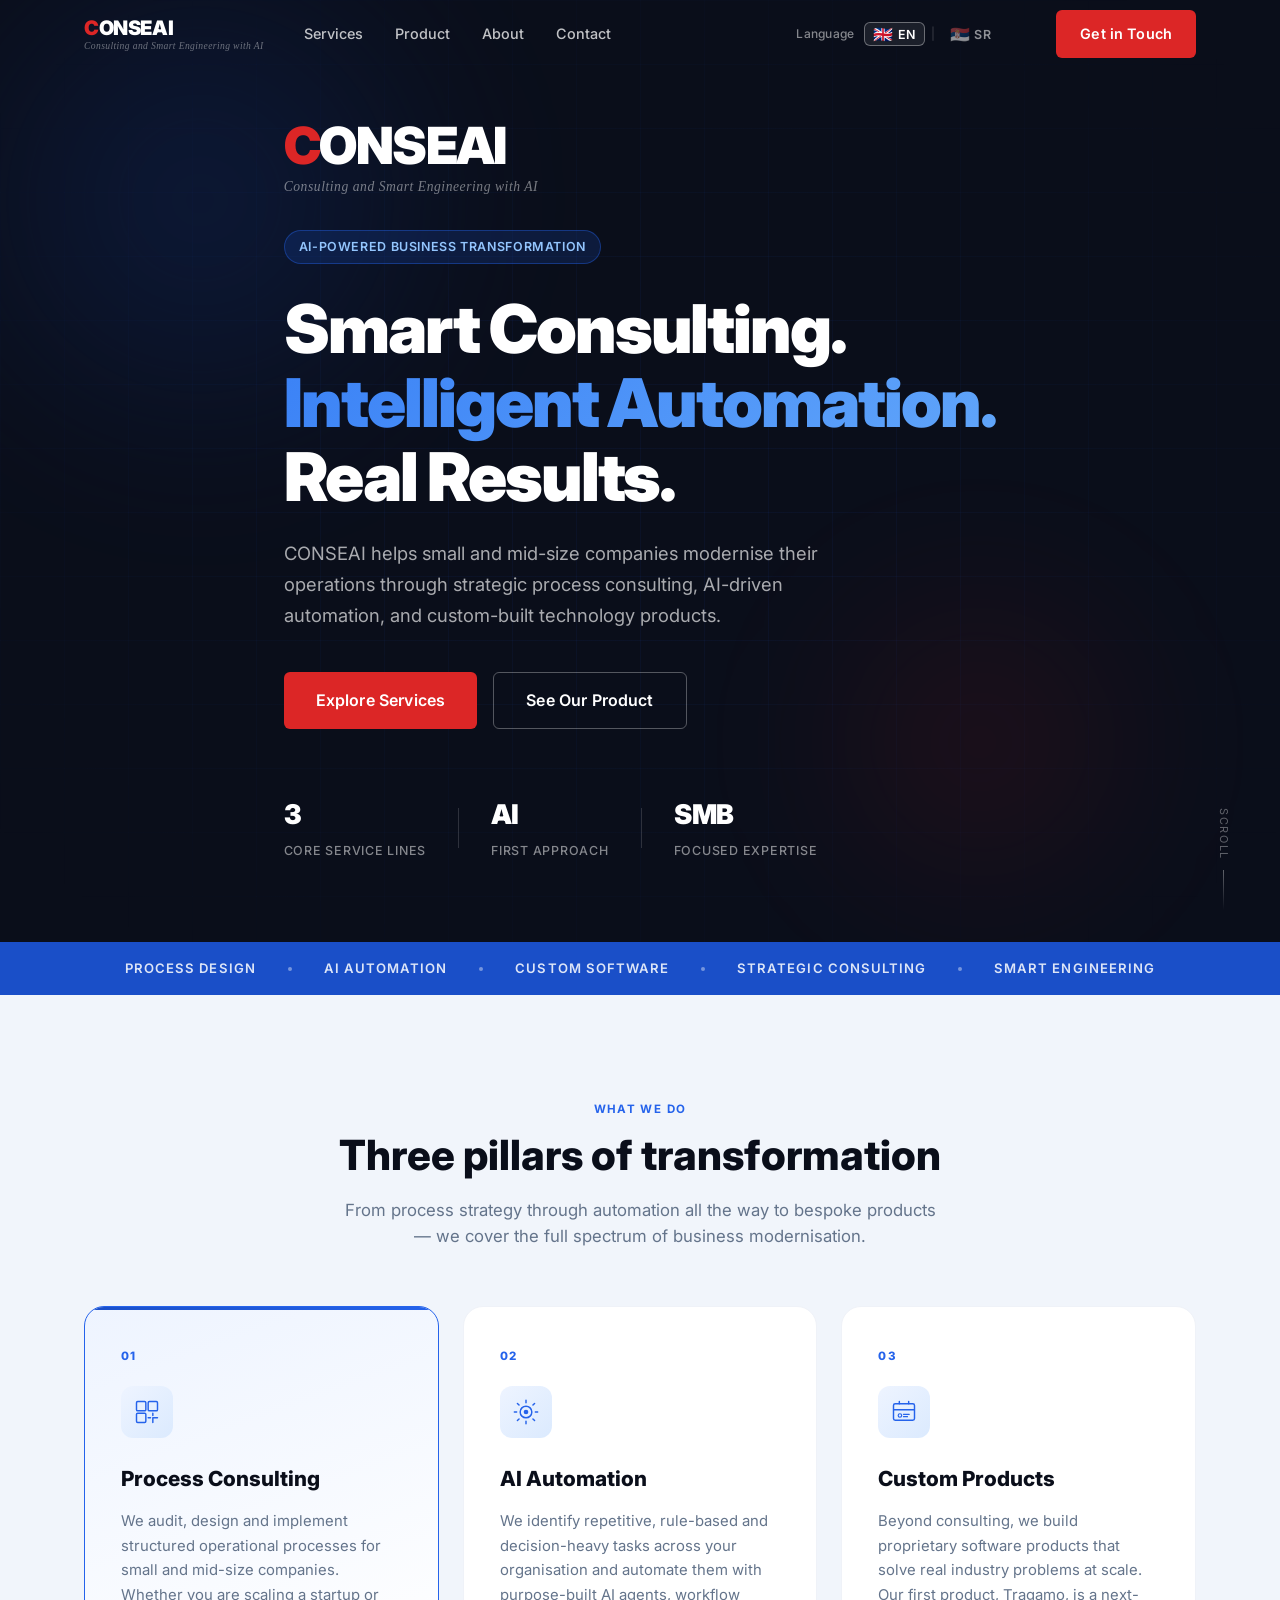
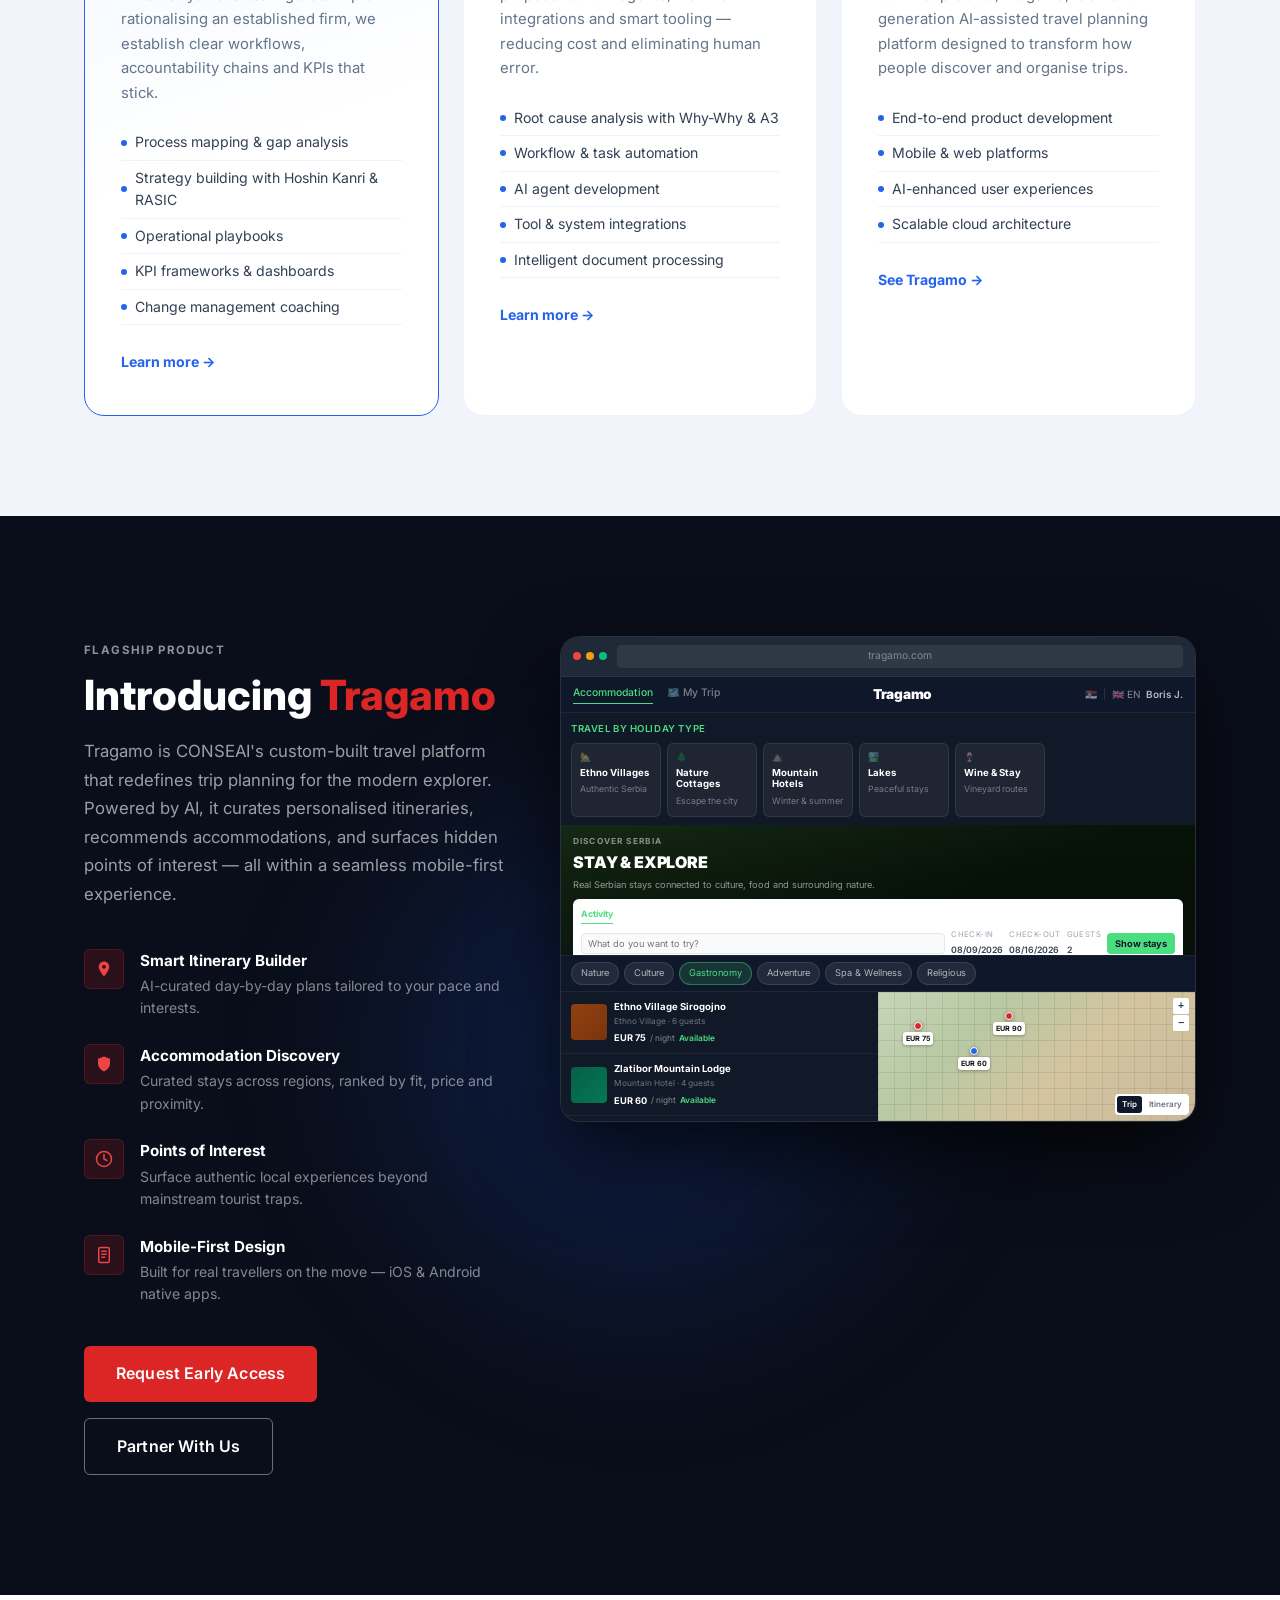
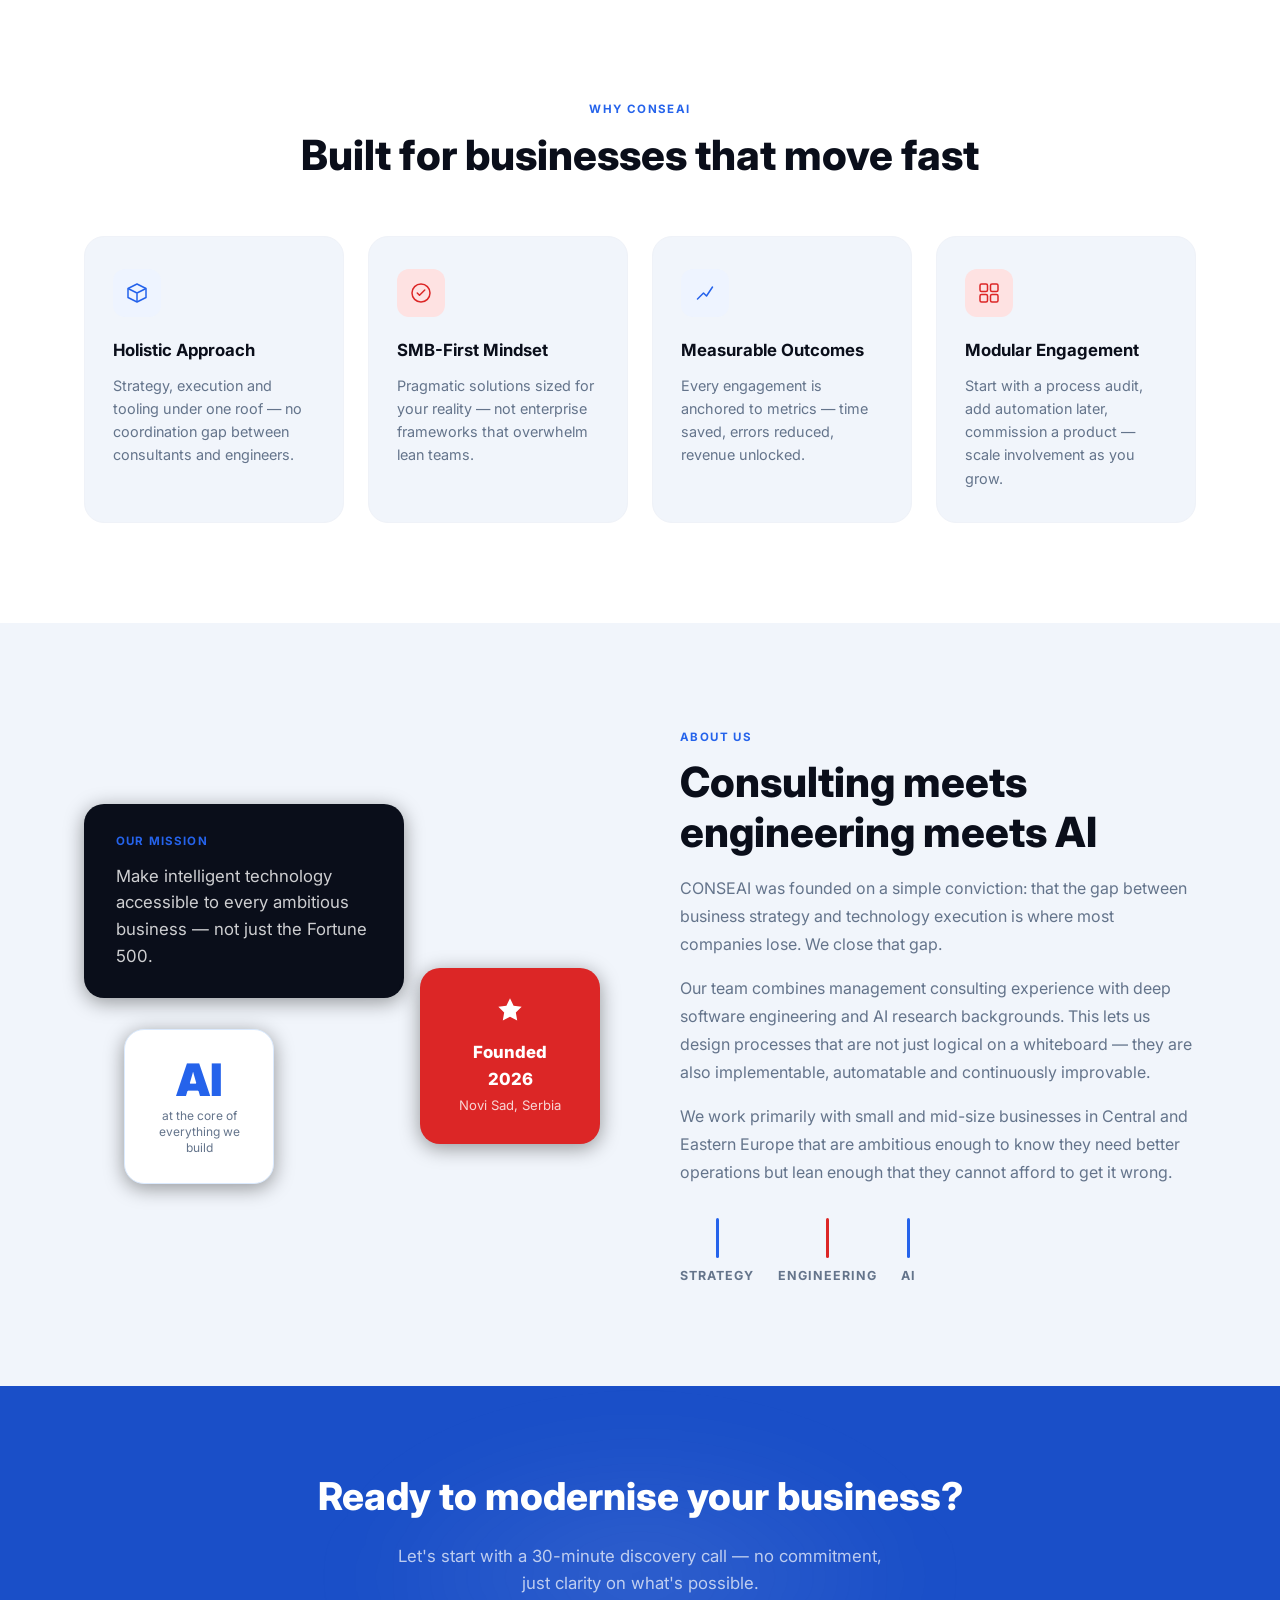
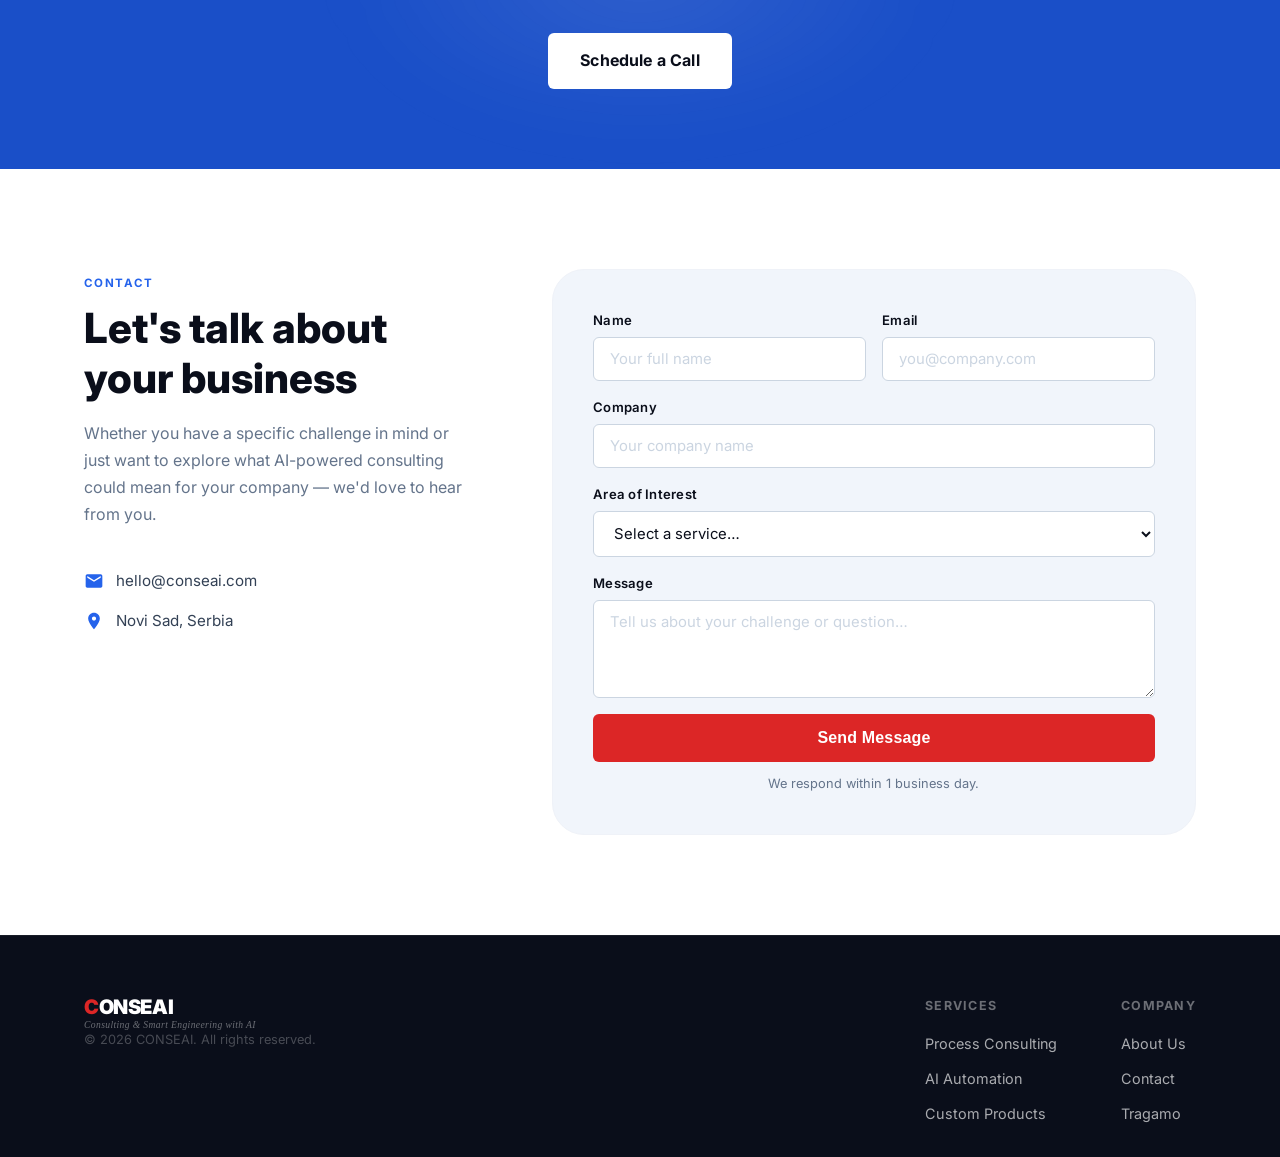
==== commit 08de1637: "Serbian laguage added" ====
--- a/index.html
+++ b/index.html
@@ -16,15 +16,25 @@
     <div class="nav__inner container">
       <a href="#" class="nav__logo">
         <span class="nav__logo-name"><span class="nav__logo-mark">C</span>ONSEAI</span>
-        <span class="nav__logo-sub">Consulting and Smart Engineering with AI</span>
+        <span class="nav__logo-sub" data-en="Consulting and Smart Engineering with AI" data-sr="Savetovanje i Pametno Inženjerstvo sa AI">Consulting and Smart Engineering with AI</span>
       </a>
       <ul class="nav__links" id="navLinks">
-        <li><a href="#services">Services</a></li>
-        <li><a href="#product">Product</a></li>
-        <li><a href="#about">About</a></li>
-        <li><a href="#contact">Contact</a></li>
+        <li><a href="#services" data-en="Services" data-sr="Usluge">Services</a></li>
+        <li><a href="#product" data-en="Product" data-sr="Proizvod">Product</a></li>
+        <li><a href="#about" data-en="About" data-sr="O nama">About</a></li>
+        <li><a href="#contact" data-en="Contact" data-sr="Kontakt">Contact</a></li>
       </ul>
-      <a href="#contact" class="btn btn--red nav__cta">Get in Touch</a>
+      <div class="nav__lang">
+        <span class="nav__lang-label" data-en="Language" data-sr="Jezik">Language</span>
+        <button class="nav__lang-btn active" data-lang="en" aria-label="Switch to English">
+          <span class="nav__flag">🇬🇧</span> EN
+        </button>
+        <span class="nav__lang-sep">|</span>
+        <button class="nav__lang-btn" data-lang="sr" aria-label="Prebaci na srpski">
+          <span class="nav__flag">🇷🇸</span> SR
+        </button>
+      </div>
+      <a href="#contact" class="btn btn--red nav__cta" data-en="Get in Touch" data-sr="Kontaktirajte nas">Get in Touch</a>
       <button class="nav__burger" id="burger" aria-label="Toggle menu">
         <span></span><span></span><span></span>
       </button>
@@ -41,41 +51,41 @@
     <div class="container hero__inner">
       <div class="hero__identity">
         <span class="hero__identity-name"><span class="hero__identity-mark">C</span>ONSEAI</span>
-        <span class="hero__identity-sub">Consulting and Smart Engineering with AI</span>
-      </div>
-      <div class="hero__badge">AI-Powered Business Transformation</div>
+        <span class="hero__identity-sub" data-en="Consulting and Smart Engineering with AI" data-sr="Savetovanje i Pametno Inženjerstvo sa AI">Consulting and Smart Engineering with AI</span>
+      </div>
+      <div class="hero__badge" data-en="AI-Powered Business Transformation" data-sr="AI-Pokretana Transformacija Poslovanja">AI-Powered Business Transformation</div>
       <h1 class="hero__headline">
-        Smart Consulting.<br />
-        <span class="hero__headline--accent">Intelligent Automation.</span><br />
-        Real Results.
+        <span data-en="Smart Consulting." data-sr="Pametno Savetovanje.">Smart Consulting.</span><br />
+        <span class="hero__headline--accent" data-en="Intelligent Automation." data-sr="Inteligentna Automatizacija.">Intelligent Automation.</span><br />
+        <span data-en="Real Results." data-sr="Pravi Rezultati.">Real Results.</span>
       </h1>
-      <p class="hero__sub">
+      <p class="hero__sub" data-en="CONSEAI helps small and mid-size companies modernise their operations through strategic process consulting, AI-driven automation, and custom-built technology products." data-sr="CONSEAI pomaže malim i srednjim kompanijama da modernizuju poslovanje kroz strateško procesno savetovanje, AI automatizaciju i razvoj prilagođenih tehnoloških proizvoda.">
         CONSEAI helps small and mid-size companies modernise their operations through
         strategic process consulting, AI-driven automation, and custom-built technology products.
       </p>
       <div class="hero__actions">
-        <a href="#services" class="btn btn--red btn--lg">Explore Services</a>
-        <a href="#product" class="btn btn--ghost btn--lg">See Our Product</a>
+        <a href="#services" class="btn btn--red btn--lg" data-en="Explore Services" data-sr="Istražite Usluge">Explore Services</a>
+        <a href="#product" class="btn btn--ghost btn--lg" data-en="See Our Product" data-sr="Pogledajte Proizvod">See Our Product</a>
       </div>
       <div class="hero__stats">
         <div class="hero__stat">
           <span class="hero__stat-num">3</span>
-          <span class="hero__stat-label">Core Service Lines</span>
+          <span class="hero__stat-label" data-en="Core Service Lines" data-sr="Osnovne Usluge">Core Service Lines</span>
         </div>
         <div class="hero__stat-divider"></div>
         <div class="hero__stat">
           <span class="hero__stat-num">AI</span>
-          <span class="hero__stat-label">First Approach</span>
+          <span class="hero__stat-label" data-en="First Approach" data-sr="Pristup">First Approach</span>
         </div>
         <div class="hero__stat-divider"></div>
         <div class="hero__stat">
           <span class="hero__stat-num">SMB</span>
-          <span class="hero__stat-label">Focused Expertise</span>
+          <span class="hero__stat-label" data-en="Focused Expertise" data-sr="Fokusirana Ekspertiza">Focused Expertise</span>
         </div>
       </div>
     </div>
     <div class="hero__scroll">
-      <span>Scroll</span>
+      <span data-en="Scroll" data-sr="Skroluj">Scroll</span>
       <div class="hero__scroll-line"></div>
     </div>
   </section>
@@ -83,15 +93,15 @@
   <!-- ── Tagline Band ── -->
   <div class="band">
     <div class="container band__inner">
-      <span>Process Design</span>
+      <span data-en="Process Design" data-sr="Dizajn Procesa">Process Design</span>
       <span class="band__dot"></span>
-      <span>AI Automation</span>
+      <span data-en="AI Automation" data-sr="AI Automatizacija">AI Automation</span>
       <span class="band__dot"></span>
-      <span>Custom Software</span>
+      <span data-en="Custom Software" data-sr="Prilagođeni Softver">Custom Software</span>
       <span class="band__dot"></span>
-      <span>Strategic Consulting</span>
+      <span data-en="Strategic Consulting" data-sr="Strateško Savetovanje">Strategic Consulting</span>
       <span class="band__dot"></span>
-      <span>Smart Engineering</span>
+      <span data-en="Smart Engineering" data-sr="Pametno Inženjerstvo">Smart Engineering</span>
     </div>
   </div>
 
@@ -99,9 +109,9 @@
   <section class="services" id="services">
     <div class="container">
       <div class="section-header">
-        <span class="section-label">What We Do</span>
-        <h2 class="section-title">Three pillars of transformation</h2>
-        <p class="section-sub">
+        <span class="section-label" data-en="What We Do" data-sr="Šta Radimo">What We Do</span>
+        <h2 class="section-title" data-en="Three pillars of transformation" data-sr="Tri stuba transformacije">Three pillars of transformation</h2>
+        <p class="section-sub" data-en="From process strategy through automation all the way to bespoke products — we cover the full spectrum of business modernisation." data-sr="Od procesne strategije kroz automatizaciju do prilagođenih proizvoda — pokrivamo ceo spektar modernizacije poslovanja.">
           From process strategy through automation all the way to bespoke products — we cover the full spectrum
           of business modernisation.
         </p>
@@ -118,20 +128,20 @@
               <path d="M34 26v4m0 4v8M26 34h4m4 0h8" stroke="currentColor" stroke-width="2.5" stroke-linecap="round"/>
             </svg>
           </div>
-          <h3 class="service-card__title">Process Consulting</h3>
-          <p class="service-card__body">
+          <h3 class="service-card__title" data-en="Process Consulting" data-sr="Procesno Savetovanje">Process Consulting</h3>
+          <p class="service-card__body" data-en="We audit, design and implement structured operational processes for small and mid-size companies. Whether you are scaling a startup or rationalising an established firm, we establish clear workflows, accountability chains and KPIs that stick." data-sr="Auditujemo, dizajniramo i implementiramo strukturirane operativne procese za male i srednje kompanije. Bez obzira da li skalujete startup ili racionalizujete postojeću firmu, uspostavljamo jasne tokove rada, lance odgovornosti i KPI-je koji opstaju.">
             We audit, design and implement structured operational processes for small and mid-size companies.
             Whether you are scaling a startup or rationalising an established firm, we establish clear workflows,
             accountability chains and KPIs that stick.
           </p>
           <ul class="service-card__list">
-            <li>Process mapping &amp; gap analysis</li>
-            <li>Strategy building with Hoshin Kanri &amp; RASIC</li>
-            <li>Operational playbooks</li>
-            <li>KPI frameworks &amp; dashboards</li>
-            <li>Change management coaching</li>
+            <li data-en="Process mapping &amp; gap analysis" data-sr="Mapiranje procesa i analiza razlika">Process mapping &amp; gap analysis</li>
+            <li data-en="Strategy building with Hoshin Kanri &amp; RASIC" data-sr="Izgradnja strategije sa Hoshin Kanri i RASIC">Strategy building with Hoshin Kanri &amp; RASIC</li>
+            <li data-en="Operational playbooks" data-sr="Operativni priručnici">Operational playbooks</li>
+            <li data-en="KPI frameworks &amp; dashboards" data-sr="KPI okviri i kontrolne table">KPI frameworks &amp; dashboards</li>
+            <li data-en="Change management coaching" data-sr="Koučing za upravljanje promenama">Change management coaching</li>
           </ul>
-          <a href="#contact" class="service-card__link">Learn more →</a>
+          <a href="#contact" class="service-card__link" data-en="Learn more →" data-sr="Saznajte više →">Learn more →</a>
         </div>
 
         <div class="service-card">
@@ -144,20 +154,20 @@
               <circle cx="24" cy="24" r="4" fill="currentColor"/>
             </svg>
           </div>
-          <h3 class="service-card__title">AI Automation</h3>
-          <p class="service-card__body">
+          <h3 class="service-card__title" data-en="AI Automation" data-sr="AI Automatizacija">AI Automation</h3>
+          <p class="service-card__body" data-en="We identify repetitive, rule-based and decision-heavy tasks across your organisation and automate them with purpose-built AI agents, workflow integrations and smart tooling — reducing cost and eliminating human error." data-sr="Identifikujemo repetitivne, pravilima vođene i odlukama opterećene zadatke u vašoj organizaciji i automatizujemo ih pomoću nameski izgrađenih AI agenata, integracija tokova rada i pametnih alata — smanjujemo troškove i eliminišemo ljudske greške.">
             We identify repetitive, rule-based and decision-heavy tasks across your organisation and automate them
             with purpose-built AI agents, workflow integrations and smart tooling — reducing cost and eliminating
             human error.
           </p>
           <ul class="service-card__list">
-            <li>Root cause analysis with Why-Why &amp; A3</li>
-            <li>Workflow &amp; task automation</li>
-            <li>AI agent development</li>
-            <li>Tool &amp; system integrations</li>
-            <li>Intelligent document processing</li>
+            <li data-en="Root cause analysis with Why-Why &amp; A3" data-sr="Analiza uzroka sa Why-Why i A3">Root cause analysis with Why-Why &amp; A3</li>
+            <li data-en="Workflow &amp; task automation" data-sr="Automatizacija tokova rada i zadataka">Workflow &amp; task automation</li>
+            <li data-en="AI agent development" data-sr="Razvoj AI agenata">AI agent development</li>
+            <li data-en="Tool &amp; system integrations" data-sr="Integracije alata i sistema">Tool &amp; system integrations</li>
+            <li data-en="Intelligent document processing" data-sr="Inteligentna obrada dokumenata">Intelligent document processing</li>
           </ul>
-          <a href="#contact" class="service-card__link">Learn more →</a>
+          <a href="#contact" class="service-card__link" data-en="Learn more →" data-sr="Saznajte više →">Learn more →</a>
         </div>
 
         <div class="service-card">
@@ -171,19 +181,19 @@
               <path d="M23 28h10M23 32h7" stroke="currentColor" stroke-width="2" stroke-linecap="round"/>
             </svg>
           </div>
-          <h3 class="service-card__title">Custom Products</h3>
-          <p class="service-card__body">
+          <h3 class="service-card__title" data-en="Custom Products" data-sr="Prilagođeni Proizvodi">Custom Products</h3>
+          <p class="service-card__body" data-en="Beyond consulting, we build proprietary software products that solve real industry problems at scale. Our first product, Tragamo, is a next-generation AI-assisted travel planning platform designed to transform how people discover and organise trips." data-sr="Pored savetovanja, gradimo vlasničke softverske proizvode koji rešavaju realne industrijske probleme u obimu. Naš prvi proizvod, Tragamo, je platforma za planiranje putovanja sledeće generacije uz pomoć AI, dizajnirana da transformiše način na koji ljudi otkrivaju i organizuju putovanja.">
             Beyond consulting, we build proprietary software products that solve real industry problems at scale.
             Our first product, Tragamo, is a next-generation AI-assisted travel planning platform designed to
             transform how people discover and organise trips.
           </p>
           <ul class="service-card__list">
-            <li>End-to-end product development</li>
-            <li>Mobile &amp; web platforms</li>
-            <li>AI-enhanced user experiences</li>
-            <li>Scalable cloud architecture</li>
+            <li data-en="End-to-end product development" data-sr="End-to-end razvoj proizvoda">End-to-end product development</li>
+            <li data-en="Mobile &amp; web platforms" data-sr="Mobilne i web platforme">Mobile &amp; web platforms</li>
+            <li data-en="AI-enhanced user experiences" data-sr="AI-poboljšano korisničko iskustvo">AI-enhanced user experiences</li>
+            <li data-en="Scalable cloud architecture" data-sr="Skalabilna cloud arhitektura">Scalable cloud architecture</li>
           </ul>
-          <a href="#product" class="service-card__link">See Tragamo →</a>
+          <a href="#product" class="service-card__link" data-en="See Tragamo →" data-sr="Pogledajte Tragamo →">See Tragamo →</a>
         </div>
 
       </div>
@@ -197,11 +207,11 @@
     </div>
     <div class="container product__inner">
       <div class="product__content">
-        <span class="section-label section-label--light">Flagship Product</span>
+        <span class="section-label section-label--light" data-en="Flagship Product" data-sr="Vodeći Proizvod">Flagship Product</span>
         <h2 class="section-title section-title--light">
-          Introducing <span class="text-red">Tragamo</span>
+          <span data-en="Introducing" data-sr="Upoznajte">Introducing</span> <span class="text-red">Tragamo</span>
         </h2>
-        <p class="product__sub">
+        <p class="product__sub" data-en="Tragamo is CONSEAI's custom-built travel platform that redefines trip planning for the modern explorer. Powered by AI, it curates personalised itineraries, recommends accommodations, and surfaces hidden points of interest — all within a seamless mobile-first experience." data-sr="Tragamo je prilagođena platforma za putovanja CONSEAI-ja koja redefinuje planiranje putovanja za modernog istraživača. Pokretana AI-jem, kreira personalizovane itinerere, preporučuje smeštaj i otkriva skrivene tačke interesa — sve u besprekornon mobilnom iskustvu.">
           Tragamo is CONSEAI's custom-built travel platform that redefines trip planning for the modern explorer.
           Powered by AI, it curates personalised itineraries, recommends accommodations, and surfaces hidden
           points of interest — all within a seamless mobile-first experience.
@@ -212,8 +222,8 @@
               <svg viewBox="0 0 24 24" fill="none"><path d="M12 2C8.13 2 5 5.13 5 9c0 5.25 7 13 7 13s7-7.75 7-13c0-3.87-3.13-7-7-7zm0 9.5c-1.38 0-2.5-1.12-2.5-2.5s1.12-2.5 2.5-2.5 2.5 1.12 2.5 2.5-1.12 2.5-2.5 2.5z" fill="currentColor"/></svg>
             </div>
             <div>
-              <strong>Smart Itinerary Builder</strong>
-              <p>AI-curated day-by-day plans tailored to your pace and interests.</p>
+              <strong data-en="Smart Itinerary Builder" data-sr="Pametni Graditelj Itinerera">Smart Itinerary Builder</strong>
+              <p data-en="AI-curated day-by-day plans tailored to your pace and interests." data-sr="AI-kurirani planovi dan za danom prilagođeni vašem tempu i interesovanjima.">AI-curated day-by-day plans tailored to your pace and interests.</p>
             </div>
           </div>
           <div class="product__feature">
@@ -221,8 +231,8 @@
               <svg viewBox="0 0 24 24" fill="none"><path d="M12 22s8-4 8-10V5l-8-3-8 3v7c0 6 8 10 8 10z" fill="currentColor"/></svg>
             </div>
             <div>
-              <strong>Accommodation Discovery</strong>
-              <p>Curated stays across regions, ranked by fit, price and proximity.</p>
+              <strong data-en="Accommodation Discovery" data-sr="Otkrivanje Smeštaja">Accommodation Discovery</strong>
+              <p data-en="Curated stays across regions, ranked by fit, price and proximity." data-sr="Odabrani smeštaji po regionima, rangirani po podudarnosti, ceni i blizini.">Curated stays across regions, ranked by fit, price and proximity.</p>
             </div>
           </div>
           <div class="product__feature">
@@ -230,8 +240,8 @@
               <svg viewBox="0 0 24 24" fill="none"><circle cx="12" cy="12" r="10" stroke="currentColor" stroke-width="2"/><path d="M12 6v6l4 2" stroke="currentColor" stroke-width="2" stroke-linecap="round"/></svg>
             </div>
             <div>
-              <strong>Points of Interest</strong>
-              <p>Surface authentic local experiences beyond mainstream tourist traps.</p>
+              <strong data-en="Points of Interest" data-sr="Tačke od Interesa">Points of Interest</strong>
+              <p data-en="Surface authentic local experiences beyond mainstream tourist traps." data-sr="Otkrijte autentična lokalna iskustva izvan uobičajenih turističkih zamki.">Surface authentic local experiences beyond mainstream tourist traps.</p>
             </div>
           </div>
           <div class="product__feature">
@@ -239,46 +249,163 @@
               <svg viewBox="0 0 24 24" fill="none"><rect x="5" y="2" width="14" height="20" rx="2" stroke="currentColor" stroke-width="2"/><path d="M9 7h6M9 11h6M9 15h4" stroke="currentColor" stroke-width="2" stroke-linecap="round"/></svg>
             </div>
             <div>
-              <strong>Mobile-First Design</strong>
-              <p>Built for real travellers on the move — iOS &amp; Android native apps.</p>
+              <strong data-en="Mobile-First Design" data-sr="Mobilni Dizajn">Mobile-First Design</strong>
+              <p data-en="Built for real travellers on the move — iOS &amp; Android native apps." data-sr="Izgrađeno za prave putnike u pokretu — iOS i Android nativne aplikacije.">Built for real travellers on the move — iOS &amp; Android native apps.</p>
             </div>
           </div>
         </div>
         <div class="product__actions">
-          <a href="#contact" class="btn btn--red btn--lg">Request Early Access</a>
-          <a href="#contact" class="btn btn--ghost-light btn--lg">Partner With Us</a>
-        </div>
-      </div>
+          <a href="#contact" class="btn btn--red btn--lg" data-en="Request Early Access" data-sr="Zatražite Rani Pristup">Request Early Access</a>
+          <a href="#contact" class="btn btn--ghost-light btn--lg" data-en="Partner With Us" data-sr="Postanite Partner">Partner With Us</a>
+        </div>
+      </div>
+
+      <!-- Desktop app mockup -->
       <div class="product__visual">
-        <div class="product__phone">
-          <div class="product__phone-screen">
-            <div class="product__screen-header">
-              <div class="product__screen-dot"></div>
-              <span>Tragamo</span>
-            </div>
-            <div class="product__screen-map">
-              <div class="product__map-pin product__map-pin--1"></div>
-              <div class="product__map-pin product__map-pin--2"></div>
-              <div class="product__map-pin product__map-pin--3"></div>
-              <div class="product__map-grid"></div>
-            </div>
-            <div class="product__screen-card">
-              <div class="product__card-thumb"></div>
-              <div class="product__card-info">
-                <div class="product__card-title">Dubrovnik Old Town</div>
-                <div class="product__card-sub">4 stops · 3h walk</div>
-              </div>
-            </div>
-            <div class="product__screen-card product__screen-card--2">
-              <div class="product__card-thumb product__card-thumb--2"></div>
-              <div class="product__card-info">
-                <div class="product__card-title">Plitvice Lakes</div>
-                <div class="product__card-sub">Full day · National Park</div>
-              </div>
-            </div>
-          </div>
-        </div>
-        <div class="product__phone-shadow"></div>
+        <div class="app-mockup">
+          <!-- Browser chrome -->
+          <div class="app-mockup__bar">
+            <div class="app-mockup__dots">
+              <span></span><span></span><span></span>
+            </div>
+            <div class="app-mockup__url">tragamo.com</div>
+          </div>
+
+          <!-- App nav -->
+          <div class="app-nav">
+            <div class="app-nav__links">
+              <span class="app-nav__link app-nav__link--active" data-en="Accommodation" data-sr="Smeštaj">Accommodation</span>
+              <span class="app-nav__link">
+                🗺️ <span data-en="My Trip" data-sr="Moje Putovanje">My Trip</span>
+              </span>
+            </div>
+            <div class="app-nav__brand">Tragamo</div>
+            <div class="app-nav__right">
+              <span>🇷🇸</span>
+              <span class="app-nav__sep">|</span>
+              <span>🇬🇧 EN</span>
+              <span class="app-nav__user">Boris J.</span>
+            </div>
+          </div>
+
+          <!-- Category cards -->
+          <div class="app-categories">
+            <div class="app-cat-label" data-en="Travel by holiday type" data-sr="Putuj po tipu odmora">Travel by holiday type</div>
+            <div class="app-cat-scroll">
+              <div class="app-cat-card">
+                <span class="app-cat-icon">🏡</span>
+                <strong data-en="Ethno Villages" data-sr="Etno Sela">Ethno Villages</strong>
+                <span data-en="Authentic Serbia" data-sr="Autentična Srbija">Authentic Serbia</span>
+              </div>
+              <div class="app-cat-card">
+                <span class="app-cat-icon">🌲</span>
+                <strong data-en="Nature Cottages" data-sr="Kuće u Prirodi">Nature Cottages</strong>
+                <span data-en="Escape the city" data-sr="Pobeg iz grada">Escape the city</span>
+              </div>
+              <div class="app-cat-card">
+                <span class="app-cat-icon">⛰️</span>
+                <strong data-en="Mountain Hotels" data-sr="Planinski Hoteli">Mountain Hotels</strong>
+                <span data-en="Winter &amp; summer" data-sr="Zima i leto">Winter &amp; summer</span>
+              </div>
+              <div class="app-cat-card">
+                <span class="app-cat-icon">🏞️</span>
+                <strong data-en="Lakes" data-sr="Jezera">Lakes</strong>
+                <span data-en="Peaceful stays" data-sr="Mirni odmor">Peaceful stays</span>
+              </div>
+              <div class="app-cat-card">
+                <span class="app-cat-icon">🍷</span>
+                <strong data-en="Wine &amp; Stay" data-sr="Vinski Smeštaj">Wine &amp; Stay</strong>
+                <span data-en="Vineyard routes" data-sr="Vinarske rute">Vineyard routes</span>
+              </div>
+            </div>
+          </div>
+
+          <!-- Hero search band -->
+          <div class="app-hero">
+            <div class="app-hero__overlay">
+              <div class="app-hero__label" data-en="DISCOVER SERBIA" data-sr="OTKRIJTE SRBIJU">DISCOVER SERBIA</div>
+              <div class="app-hero__title" data-en="STAY &amp; EXPLORE" data-sr="ODSEDNI I ISTRAŽI">STAY &amp; EXPLORE</div>
+              <div class="app-hero__sub" data-en="Real Serbian stays connected to culture, food and surrounding nature." data-sr="Pravi srpski smeštaj, povezan sa kulturom, hranom i prirodom u okolini.">Real Serbian stays connected to culture, food and surrounding nature.</div>
+              <div class="app-search">
+                <div class="app-search__tab" data-en="Activity" data-sr="Aktivnost">Activity</div>
+                <div class="app-search__row">
+                  <input class="app-search__input" readonly
+                    data-ph-en="What do you want to try?"
+                    data-ph-sr="Šta želiš da probaš?"
+                    placeholder="What do you want to try?" />
+                  <div class="app-search__field">
+                    <label data-en="Check-in" data-sr="Dolazak">Check-in</label>
+                    <span>08/09/2026</span>
+                  </div>
+                  <div class="app-search__field">
+                    <label data-en="Check-out" data-sr="Odlazak">Check-out</label>
+                    <span>08/16/2026</span>
+                  </div>
+                  <div class="app-search__field">
+                    <label data-en="Guests" data-sr="Gosti">Guests</label>
+                    <span>2</span>
+                  </div>
+                  <button class="app-search__btn" data-en="Show stays" data-sr="Prikaži smeštaj">Show stays</button>
+                </div>
+              </div>
+            </div>
+          </div>
+
+          <!-- Pill filters -->
+          <div class="app-pills">
+            <span class="app-pill" data-en="Nature" data-sr="Priroda">Nature</span>
+            <span class="app-pill" data-en="Culture" data-sr="Kultura">Culture</span>
+            <span class="app-pill app-pill--active" data-en="Gastronomy" data-sr="Gastronomija">Gastronomy</span>
+            <span class="app-pill" data-en="Adventure" data-sr="Avantura">Adventure</span>
+            <span class="app-pill" data-en="Spa &amp; Wellness" data-sr="Banje i Spa">Spa &amp; Wellness</span>
+            <span class="app-pill" data-en="Religious" data-sr="Verski">Religious</span>
+          </div>
+
+          <!-- Bottom: listing + map -->
+          <div class="app-bottom">
+            <div class="app-listing">
+              <div class="app-listing__card">
+                <div class="app-listing__thumb app-listing__thumb--1"></div>
+                <div class="app-listing__info">
+                  <div class="app-listing__name" data-en="Ethno Village Sirogojno" data-sr="Etno Selo Sirogojno">Ethno Village Sirogojno</div>
+                  <div class="app-listing__type" data-en="Ethno Village · 6 guests" data-sr="Etno Selo · 6 osoba">Ethno Village · 6 guests</div>
+                  <div class="app-listing__price"><span class="app-listing__price-val">EUR 75</span> <span data-en="/ night" data-sr="/ noć">/ night</span> <span class="app-listing__avail" data-en="Available" data-sr="Dostupno">Available</span></div>
+                </div>
+              </div>
+              <div class="app-listing__card">
+                <div class="app-listing__thumb app-listing__thumb--2"></div>
+                <div class="app-listing__info">
+                  <div class="app-listing__name" data-en="Zlatibor Mountain Lodge" data-sr="Zlatibor Planinska Kuća">Zlatibor Mountain Lodge</div>
+                  <div class="app-listing__type" data-en="Mountain Hotel · 4 guests" data-sr="Planinski Hotel · 4 osobe">Mountain Hotel · 4 guests</div>
+                  <div class="app-listing__price"><span class="app-listing__price-val">EUR 60</span> <span data-en="/ night" data-sr="/ noć">/ night</span> <span class="app-listing__avail" data-en="Available" data-sr="Dostupno">Available</span></div>
+                </div>
+              </div>
+            </div>
+            <div class="app-map">
+              <div class="app-map__grid"></div>
+              <div class="app-map__pin app-map__pin--1">
+                <div class="app-map__pin-dot"></div>
+                <div class="app-map__pin-label">EUR 75</div>
+              </div>
+              <div class="app-map__pin app-map__pin--2">
+                <div class="app-map__pin-dot app-map__pin-dot--blue"></div>
+                <div class="app-map__pin-label">EUR 60</div>
+              </div>
+              <div class="app-map__pin app-map__pin--3">
+                <div class="app-map__pin-dot"></div>
+                <div class="app-map__pin-label">EUR 90</div>
+              </div>
+              <div class="app-map__controls">
+                <button>+</button>
+                <button>−</button>
+              </div>
+              <div class="app-map__tabs">
+                <span class="app-map__tab app-map__tab--active" data-en="Trip" data-sr="Putovanje">Trip</span>
+                <span class="app-map__tab" data-en="Itinerary" data-sr="Itinerer">Itinerary</span>
+              </div>
+            </div>
+          </div>
+        </div>
       </div>
     </div>
   </section>
@@ -287,37 +414,37 @@
   <section class="why">
     <div class="container">
       <div class="section-header">
-        <span class="section-label">Why CONSEAI</span>
-        <h2 class="section-title">Built for businesses that move fast</h2>
+        <span class="section-label" data-en="Why CONSEAI" data-sr="Zašto CONSEAI">Why CONSEAI</span>
+        <h2 class="section-title" data-en="Built for businesses that move fast" data-sr="Izgrađeno za kompanije koje se kreću brzo">Built for businesses that move fast</h2>
       </div>
       <div class="why__grid">
         <div class="why__card">
           <div class="why__icon why__icon--blue">
             <svg viewBox="0 0 32 32" fill="none"><path d="M16 4L4 10v12l12 6 12-6V10L16 4z" stroke="currentColor" stroke-width="2" stroke-linejoin="round"/><path d="M4 10l12 6m0 0l12-6m-12 6v12" stroke="currentColor" stroke-width="2"/></svg>
           </div>
-          <h4>Holistic Approach</h4>
-          <p>Strategy, execution and tooling under one roof — no coordination gap between consultants and engineers.</p>
+          <h4 data-en="Holistic Approach" data-sr="Holistički Pristup">Holistic Approach</h4>
+          <p data-en="Strategy, execution and tooling under one roof — no coordination gap between consultants and engineers." data-sr="Strategija, izvršenje i alati pod jednim krovom — bez koordinacionog jaza između konsultanata i inženjera.">Strategy, execution and tooling under one roof — no coordination gap between consultants and engineers.</p>
         </div>
         <div class="why__card">
           <div class="why__icon why__icon--red">
             <svg viewBox="0 0 32 32" fill="none"><circle cx="16" cy="16" r="12" stroke="currentColor" stroke-width="2"/><path d="M11 16l3 3 7-7" stroke="currentColor" stroke-width="2" stroke-linecap="round" stroke-linejoin="round"/></svg>
           </div>
-          <h4>SMB-First Mindset</h4>
-          <p>Pragmatic solutions sized for your reality — not enterprise frameworks that overwhelm lean teams.</p>
+          <h4 data-en="SMB-First Mindset" data-sr="Pristup Orijentisan na MSP">SMB-First Mindset</h4>
+          <p data-en="Pragmatic solutions sized for your reality — not enterprise frameworks that overwhelm lean teams." data-sr="Pragmatična rešenja prilagođena vašoj stvarnosti — ne enterprise okviri koji preplavljuju lean timove.">Pragmatic solutions sized for your reality — not enterprise frameworks that overwhelm lean teams.</p>
         </div>
         <div class="why__card">
           <div class="why__icon why__icon--blue">
             <svg viewBox="0 0 32 32" fill="none"><path d="M6 24l8-8 4 4 8-12" stroke="currentColor" stroke-width="2" stroke-linecap="round" stroke-linejoin="round"/></svg>
           </div>
-          <h4>Measurable Outcomes</h4>
-          <p>Every engagement is anchored to metrics — time saved, errors reduced, revenue unlocked.</p>
+          <h4 data-en="Measurable Outcomes" data-sr="Merljivi Rezultati">Measurable Outcomes</h4>
+          <p data-en="Every engagement is anchored to metrics — time saved, errors reduced, revenue unlocked." data-sr="Svaki angažman je vezan za metrike — ušteda vremena, smanjenje grešaka, otključ prihoda.">Every engagement is anchored to metrics — time saved, errors reduced, revenue unlocked.</p>
         </div>
         <div class="why__card">
           <div class="why__icon why__icon--red">
             <svg viewBox="0 0 32 32" fill="none"><rect x="4" y="4" width="10" height="10" rx="2" stroke="currentColor" stroke-width="2"/><rect x="18" y="4" width="10" height="10" rx="2" stroke="currentColor" stroke-width="2"/><rect x="4" y="18" width="10" height="10" rx="2" stroke="currentColor" stroke-width="2"/><rect x="18" y="18" width="10" height="10" rx="2" stroke="currentColor" stroke-width="2"/></svg>
           </div>
-          <h4>Modular Engagement</h4>
-          <p>Start with a process audit, add automation later, commission a product — scale involvement as you grow.</p>
+          <h4 data-en="Modular Engagement" data-sr="Modularni Angažman">Modular Engagement</h4>
+          <p data-en="Start with a process audit, add automation later, commission a product — scale involvement as you grow." data-sr="Počnite sa auditom procesa, dodajte automatizaciju kasnije, naručite proizvod — skalujte angažman kako rastete.">Start with a process audit, add automation later, commission a product — scale involvement as you grow.</p>
         </div>
       </div>
     </div>
@@ -328,45 +455,45 @@
     <div class="container about__inner">
       <div class="about__visual">
         <div class="about__card about__card--main">
-          <div class="about__card-label">Our Mission</div>
-          <p>Make intelligent technology accessible to every ambitious business — not just the Fortune 500.</p>
+          <div class="about__card-label" data-en="Our Mission" data-sr="Naša Misija">Our Mission</div>
+          <p data-en="Make intelligent technology accessible to every ambitious business — not just the Fortune 500." data-sr="Učinimo inteligentnu tehnologiju dostupnom svakoj ambicioznoj kompaniji — ne samo Fortune 500.">Make intelligent technology accessible to every ambitious business — not just the Fortune 500.</p>
         </div>
         <div class="about__card about__card--accent">
           <div class="about__card-icon">
             <svg viewBox="0 0 24 24" fill="none"><path d="M12 2l3.09 6.26L22 9.27l-5 4.87 1.18 6.88L12 17.77l-6.18 3.25L7 14.14 2 9.27l6.91-1.01L12 2z" fill="currentColor"/></svg>
           </div>
-          <strong>Founded 2026</strong>
-          <p>Novi Sad, Serbia</p>
+          <strong data-en="Founded 2026" data-sr="Osnovan 2026.">Founded 2026</strong>
+          <p data-en="Novi Sad, Serbia" data-sr="Novi Sad, Srbija">Novi Sad, Serbia</p>
         </div>
         <div class="about__card about__card--stat">
           <span class="about__card-big">AI</span>
-          <span>at the core of everything we build</span>
+          <span data-en="at the core of everything we build" data-sr="u centru svega što gradimo">at the core of everything we build</span>
         </div>
       </div>
       <div class="about__content">
-        <span class="section-label">About Us</span>
-        <h2 class="section-title">Consulting meets engineering meets AI</h2>
-        <p class="about__body">
+        <span class="section-label" data-en="About Us" data-sr="O Nama">About Us</span>
+        <h2 class="section-title" data-en="Consulting meets engineering meets AI" data-sr="Savetovanje susreće inženjerstvo i AI">Consulting meets engineering meets AI</h2>
+        <p class="about__body" data-en="CONSEAI was founded on a simple conviction: that the gap between business strategy and technology execution is where most companies lose. We close that gap." data-sr="CONSEAI je osnovan na jednostavnom uverenju: da je jaz između poslovne strategije i tehnološke realizacije mesto gde većina kompanija gubi. Mi taj jaz zatvaramo.">
           CONSEAI was founded on a simple conviction: that the gap between business strategy and technology
           execution is where most companies lose. We close that gap.
         </p>
-        <p class="about__body">
+        <p class="about__body" data-en="Our team combines management consulting experience with deep software engineering and AI research backgrounds. This lets us design processes that are not just logical on a whiteboard — they are also implementable, automatable and continuously improvable." data-sr="Naš tim kombinuje iskustvo u menadžment konsaltingu sa dubokim poznavanjem softverskog inženjerstva i AI istraživanja. To nam omogućava da dizajniramo procese koji nisu samo logični na tabli — već su i implementabilni, automatizabilni i kontinuirano unapredivi.">
           Our team combines management consulting experience with deep software engineering and AI research
           backgrounds. This lets us design processes that are not just logical on a whiteboard — they are also
           implementable, automatable and continuously improvable.
         </p>
-        <p class="about__body">
+        <p class="about__body" data-en="We work primarily with small and mid-size businesses in Central and Eastern Europe that are ambitious enough to know they need better operations but lean enough that they cannot afford to get it wrong." data-sr="Radimo primarno sa malim i srednjim preduzećima u Centralnoj i Istočnoj Evropi koja su dovoljno ambiciozna da znaju da im trebaju bolje operacije, ali dovoljno lean da ne mogu da priušte da greše.">
           We work primarily with small and mid-size businesses in Central and Eastern Europe that are ambitious
           enough to know they need better operations but lean enough that they cannot afford to get it wrong.
         </p>
         <div class="about__pillars">
           <div class="about__pillar">
             <div class="about__pillar-line about__pillar-line--blue"></div>
-            <span>Strategy</span>
+            <span data-en="Strategy" data-sr="Strategija">Strategy</span>
           </div>
           <div class="about__pillar">
             <div class="about__pillar-line about__pillar-line--red"></div>
-            <span>Engineering</span>
+            <span data-en="Engineering" data-sr="Inženjerstvo">Engineering</span>
           </div>
           <div class="about__pillar">
             <div class="about__pillar-line about__pillar-line--blue"></div>
@@ -383,11 +510,11 @@
       <div class="cta-banner__glow"></div>
     </div>
     <div class="container cta-banner__inner">
-      <h2 class="cta-banner__title">Ready to modernise your business?</h2>
-      <p class="cta-banner__sub">
+      <h2 class="cta-banner__title" data-en="Ready to modernise your business?" data-sr="Spremni za modernizaciju vašeg poslovanja?">Ready to modernise your business?</h2>
+      <p class="cta-banner__sub" data-en="Let's start with a 30-minute discovery call — no commitment, just clarity on what's possible." data-sr="Počnimo sa 30-minutnim upoznavanjem — bez obaveza, samo jasnoća o tome šta je moguće.">
         Let's start with a 30-minute discovery call — no commitment, just clarity on what's possible.
       </p>
-      <a href="#contact" class="btn btn--white btn--lg">Schedule a Call</a>
+      <a href="#contact" class="btn btn--white btn--lg" data-en="Schedule a Call" data-sr="Zakažite Poziv">Schedule a Call</a>
     </div>
   </section>
 
@@ -395,9 +522,9 @@
   <section class="contact" id="contact">
     <div class="container contact__inner">
       <div class="contact__info">
-        <span class="section-label">Contact</span>
-        <h2 class="section-title">Let's talk about your business</h2>
-        <p class="contact__sub">
+        <span class="section-label" data-en="Contact" data-sr="Kontakt">Contact</span>
+        <h2 class="section-title" data-en="Let's talk about your business" data-sr="Razgovarajmo o vašem poslovanju">Let's talk about your business</h2>
+        <p class="contact__sub" data-en="Whether you have a specific challenge in mind or just want to explore what AI-powered consulting could mean for your company — we'd love to hear from you." data-sr="Bez obzira da li imate konkretan izazov na umu ili samo želite da istražite šta AI-pokretani konsalting može da znači za vašu kompaniju — rado ćemo vas saslušati.">
           Whether you have a specific challenge in mind or just want to explore what AI-powered consulting
           could mean for your company — we'd love to hear from you.
         </p>
@@ -408,41 +535,50 @@
           </div>
           <div class="contact__detail">
             <svg viewBox="0 0 24 24" fill="none"><path d="M12 2C8.13 2 5 5.13 5 9c0 5.25 7 13 7 13s7-7.75 7-13c0-3.87-3.13-7-7-7zm0 9.5c-1.38 0-2.5-1.12-2.5-2.5s1.12-2.5 2.5-2.5 2.5 1.12 2.5 2.5-1.12 2.5-2.5 2.5z" fill="currentColor"/></svg>
-            <span>Novi Sad, Serbia</span>
+            <span data-en="Novi Sad, Serbia" data-sr="Novi Sad, Srbija">Novi Sad, Serbia</span>
           </div>
         </div>
       </div>
       <form class="contact__form" id="contactForm">
         <div class="form-row">
           <div class="form-group">
-            <label for="name">Name</label>
-            <input type="text" id="name" name="name" placeholder="Your full name" required />
+            <label for="name" data-en="Name" data-sr="Ime">Name</label>
+            <input type="text" id="name" name="name"
+              data-ph-en="Your full name" data-ph-sr="Vaše puno ime"
+              placeholder="Your full name" required />
           </div>
           <div class="form-group">
-            <label for="email">Email</label>
-            <input type="email" id="email" name="email" placeholder="you@company.com" required />
+            <label for="email" data-en="Email" data-sr="Email">Email</label>
+            <input type="email" id="email" name="email"
+              data-ph-en="you@company.com" data-ph-sr="vi@kompanija.com"
+              placeholder="you@company.com" required />
           </div>
         </div>
         <div class="form-group">
-          <label for="company">Company</label>
-          <input type="text" id="company" name="company" placeholder="Your company name" />
+          <label for="company" data-en="Company" data-sr="Kompanija">Company</label>
+          <input type="text" id="company" name="company"
+            data-ph-en="Your company name" data-ph-sr="Naziv vaše kompanije"
+            placeholder="Your company name" />
         </div>
         <div class="form-group">
-          <label for="interest">Area of Interest</label>
+          <label for="interest" data-en="Area of Interest" data-sr="Oblast Interesovanja">Area of Interest</label>
           <select id="interest" name="interest">
-            <option value="">Select a service…</option>
-            <option value="consulting">Process Consulting</option>
-            <option value="automation">AI Automation</option>
-            <option value="tragamo">Tragamo / Travel Platform</option>
-            <option value="other">Other / Not Sure Yet</option>
+            <option value="" data-en="Select a service…" data-sr="Izaberite uslugu…">Select a service…</option>
+            <option value="consulting" data-en="Process Consulting" data-sr="Procesno Savetovanje">Process Consulting</option>
+            <option value="automation" data-en="AI Automation" data-sr="AI Automatizacija">AI Automation</option>
+            <option value="tragamo" data-en="Tragamo / Travel Platform" data-sr="Tragamo / Platforma za putovanja">Tragamo / Travel Platform</option>
+            <option value="other" data-en="Other / Not Sure Yet" data-sr="Ostalo / Nisam siguran">Other / Not Sure Yet</option>
           </select>
         </div>
         <div class="form-group">
-          <label for="message">Message</label>
-          <textarea id="message" name="message" rows="4" placeholder="Tell us about your challenge or question…"></textarea>
-        </div>
-        <button type="submit" class="btn btn--red btn--lg btn--full">Send Message</button>
-        <p class="form-note">We respond within 1 business day.</p>
+          <label for="message" data-en="Message" data-sr="Poruka">Message</label>
+          <textarea id="message" name="message" rows="4"
+            data-ph-en="Tell us about your challenge or question…"
+            data-ph-sr="Recite nam o svom izazovu ili pitanju…"
+            placeholder="Tell us about your challenge or question…"></textarea>
+        </div>
+        <button type="submit" class="btn btn--red btn--lg btn--full" data-en="Send Message" data-sr="Pošaljite Poruku">Send Message</button>
+        <p class="form-note" data-en="We respond within 1 business day." data-sr="Odgovaramo u roku od 1 radnog dana.">We respond within 1 business day.</p>
       </form>
     </div>
   </section>
@@ -453,21 +589,21 @@
       <div class="footer__brand">
         <a href="#" class="nav__logo">
           <span class="nav__logo-name"><span class="nav__logo-mark">C</span>ONSEAI</span>
-          <span class="nav__logo-sub">Consulting &amp; Smart Engineering with AI</span>
+          <span class="nav__logo-sub" data-en="Consulting &amp; Smart Engineering with AI" data-sr="Savetovanje i Pametno Inženjerstvo sa AI">Consulting &amp; Smart Engineering with AI</span>
         </a>
-        <p class="footer__copy">© 2026 CONSEAI. All rights reserved.</p>
+        <p class="footer__copy" data-en="© 2026 CONSEAI. All rights reserved." data-sr="© 2026 CONSEAI. Sva prava zadržana.">© 2026 CONSEAI. All rights reserved.</p>
       </div>
       <div class="footer__links">
         <div class="footer__col">
-          <h5>Services</h5>
-          <a href="#services">Process Consulting</a>
-          <a href="#services">AI Automation</a>
-          <a href="#services">Custom Products</a>
+          <h5 data-en="Services" data-sr="Usluge">Services</h5>
+          <a href="#services" data-en="Process Consulting" data-sr="Procesno Savetovanje">Process Consulting</a>
+          <a href="#services" data-en="AI Automation" data-sr="AI Automatizacija">AI Automation</a>
+          <a href="#services" data-en="Custom Products" data-sr="Prilagođeni Proizvodi">Custom Products</a>
         </div>
         <div class="footer__col">
-          <h5>Company</h5>
-          <a href="#about">About Us</a>
-          <a href="#contact">Contact</a>
+          <h5 data-en="Company" data-sr="Kompanija">Company</h5>
+          <a href="#about" data-en="About Us" data-sr="O Nama">About Us</a>
+          <a href="#contact" data-en="Contact" data-sr="Kontakt">Contact</a>
           <a href="#product">Tragamo</a>
         </div>
       </div>
--- a/style.css
+++ b/style.css
@@ -168,11 +168,45 @@
   margin-top: 2px;
   text-transform: none;
 }
+/* ── Language switcher ── */
+.nav__lang {
+  display: flex;
+  align-items: center;
+  gap: 6px;
+  margin-left: auto;
+}
+.nav__lang-label {
+  font-size: 0.75rem;
+  font-weight: 500;
+  color: rgba(255,255,255,.5);
+  margin-right: 4px;
+  letter-spacing: 0.02em;
+}
+.nav__lang-btn {
+  display: inline-flex;
+  align-items: center;
+  gap: 4px;
+  background: none;
+  border: 1.5px solid transparent;
+  color: rgba(255,255,255,.55);
+  font-size: 0.78rem;
+  font-weight: 600;
+  font-family: inherit;
+  cursor: pointer;
+  padding: 3px 8px;
+  border-radius: var(--radius-sm);
+  transition: var(--transition);
+  letter-spacing: 0.04em;
+}
+.nav__lang-btn:hover { color: var(--white); border-color: rgba(255,255,255,.2); }
+.nav__lang-btn.active { color: var(--white); border-color: rgba(255,255,255,.35); background: rgba(255,255,255,.07); }
+.nav__flag { font-size: 1rem; line-height: 1; }
+.nav__lang-sep { color: rgba(255,255,255,.2); font-size: 0.75rem; }
+
 .nav__links {
   display: flex;
   align-items: center;
   gap: 32px;
-  margin-left: auto;
 }
 .nav__links a {
   font-size: 0.9rem;
@@ -566,108 +600,367 @@
 }
 .product__actions { display: flex; gap: 16px; flex-wrap: wrap; }
 
-/* Phone mockup */
+/* ── Desktop app mockup ── */
+.product__inner {
+  grid-template-columns: 420px 1fr;
+  gap: 56px;
+  align-items: flex-start;
+}
 .product__visual {
-  display: flex;
-  justify-content: center;
   position: relative;
 }
-.product__phone {
-  width: 260px;
-  background: #0D1829;
-  border-radius: 36px;
-  border: 2px solid rgba(255,255,255,.12);
-  padding: 20px;
-  box-shadow: 0 40px 100px rgba(0,0,0,.6), 0 0 0 1px rgba(255,255,255,.04);
+.app-mockup {
+  background: #111827;
+  border-radius: var(--radius-lg);
+  border: 1.5px solid rgba(255,255,255,.1);
+  overflow: hidden;
+  box-shadow: 0 32px 80px rgba(0,0,0,.7);
+  font-size: 0.7rem;
+}
+.app-mockup__bar {
+  background: #1F2937;
+  padding: 8px 12px;
+  display: flex;
+  align-items: center;
+  gap: 10px;
+  border-bottom: 1px solid rgba(255,255,255,.06);
+}
+.app-mockup__dots {
+  display: flex;
+  gap: 5px;
+}
+.app-mockup__dots span {
+  width: 8px; height: 8px;
+  border-radius: 50%;
+  background: rgba(255,255,255,.2);
+}
+.app-mockup__dots span:nth-child(1) { background: #EF4444; }
+.app-mockup__dots span:nth-child(2) { background: #F59E0B; }
+.app-mockup__dots span:nth-child(3) { background: #10B981; }
+.app-mockup__url {
+  flex: 1;
+  background: rgba(255,255,255,.07);
+  border-radius: 4px;
+  padding: 3px 10px;
+  color: rgba(255,255,255,.4);
+  font-size: 0.65rem;
+  text-align: center;
+}
+
+/* App inner nav */
+.app-nav {
+  background: #0F172A;
+  display: flex;
+  align-items: center;
+  justify-content: space-between;
+  padding: 7px 12px;
+  border-bottom: 1px solid rgba(255,255,255,.06);
+}
+.app-nav__links { display: flex; gap: 14px; }
+.app-nav__link {
+  color: rgba(255,255,255,.45);
+  font-size: 0.65rem;
+  font-weight: 500;
+  cursor: default;
+}
+.app-nav__link--active {
+  color: #4ADE80;
+  border-bottom: 1.5px solid #4ADE80;
+  padding-bottom: 1px;
+}
+.app-nav__brand {
+  font-size: 0.85rem;
+  font-weight: 900;
+  color: var(--white);
+  letter-spacing: -0.02em;
+}
+.app-nav__right {
+  display: flex;
+  align-items: center;
+  gap: 6px;
+  font-size: 0.62rem;
+  color: rgba(255,255,255,.5);
+}
+.app-nav__sep { opacity: 0.3; }
+.app-nav__user { color: rgba(255,255,255,.7); font-weight: 600; }
+
+/* Category cards */
+.app-categories { padding: 8px 10px; background: #111827; }
+.app-cat-label {
+  font-size: 0.6rem;
+  font-weight: 600;
+  color: #4ADE80;
+  text-transform: uppercase;
+  letter-spacing: 0.06em;
+  margin-bottom: 6px;
+}
+.app-cat-scroll {
+  display: flex;
+  gap: 6px;
+  overflow-x: auto;
+  scrollbar-width: none;
+}
+.app-cat-scroll::-webkit-scrollbar { display: none; }
+.app-cat-card {
+  flex-shrink: 0;
+  background: rgba(255,255,255,.06);
+  border: 1px solid rgba(255,255,255,.08);
+  border-radius: 6px;
+  padding: 6px 8px;
+  width: 90px;
+  cursor: default;
+}
+.app-cat-icon { display: block; font-size: 1rem; margin-bottom: 3px; }
+.app-cat-card strong { display: block; font-size: 0.6rem; font-weight: 700; color: var(--white); line-height: 1.2; margin-bottom: 2px; }
+.app-cat-card span { font-size: 0.55rem; color: rgba(255,255,255,.4); }
+
+/* Hero search */
+.app-hero {
+  height: 130px;
   position: relative;
-}
-.product__phone-screen {
-  background: #0F1E35;
-  border-radius: 20px;
+  background: linear-gradient(180deg, #1a2a1a 0%, #0d1a0d 40%, #111827 100%);
   overflow: hidden;
-  padding: 16px;
-}
-.product__screen-header {
-  display: flex;
-  align-items: center;
-  gap: 8px;
-  margin-bottom: 12px;
-  font-size: 0.8rem;
+}
+.app-hero::before {
+  content: '';
+  position: absolute;
+  inset: 0;
+  background: linear-gradient(160deg, rgba(20,40,20,.7) 0%, rgba(5,15,5,.85) 60%);
+}
+.app-hero__overlay {
+  position: relative;
+  z-index: 1;
+  padding: 10px 12px 8px;
+}
+.app-hero__label {
+  font-size: 0.52rem;
   font-weight: 700;
+  letter-spacing: 0.14em;
+  color: rgba(255,255,255,.5);
+  text-transform: uppercase;
+  margin-bottom: 2px;
+}
+.app-hero__title {
+  font-size: 1rem;
+  font-weight: 900;
   color: var(--white);
-}
-.product__screen-dot {
-  width: 8px;
-  height: 8px;
-  border-radius: 50%;
-  background: var(--red);
-}
-.product__screen-map {
-  height: 180px;
-  border-radius: var(--radius-md);
-  background: linear-gradient(135deg, #1A3A5C 0%, #0F2440 50%, #162D4A 100%);
-  margin-bottom: 12px;
+  letter-spacing: -0.01em;
+  margin-bottom: 2px;
+}
+.app-hero__sub {
+  font-size: 0.58rem;
+  color: rgba(255,255,255,.55);
+  margin-bottom: 7px;
+}
+.app-search {
+  background: var(--white);
+  border-radius: 6px;
+  padding: 6px 8px;
+}
+.app-search__tab {
+  font-size: 0.55rem;
+  font-weight: 700;
+  color: #4ADE80;
+  border-bottom: 1.5px solid #4ADE80;
+  display: inline-block;
+  padding-bottom: 2px;
+  margin-bottom: 5px;
+}
+.app-search__row {
+  display: flex;
+  gap: 6px;
+  align-items: center;
+}
+.app-search__input {
+  flex: 1;
+  border: 1px solid #E5E7EB;
+  border-radius: 4px;
+  padding: 4px 6px;
+  font-size: 0.58rem;
+  color: #374151;
+  background: #F9FAFB;
+  font-family: inherit;
+  min-width: 0;
+}
+.app-search__field {
+  display: flex;
+  flex-direction: column;
+  gap: 1px;
+  flex-shrink: 0;
+}
+.app-search__field label {
+  font-size: 0.48rem;
+  color: #9CA3AF;
+  text-transform: uppercase;
+  letter-spacing: 0.05em;
+}
+.app-search__field span {
+  font-size: 0.55rem;
+  color: #374151;
+  font-weight: 600;
+}
+.app-search__btn {
+  background: #4ADE80;
+  color: #0F172A;
+  border: none;
+  border-radius: 4px;
+  padding: 5px 8px;
+  font-size: 0.58rem;
+  font-weight: 700;
+  font-family: inherit;
+  cursor: pointer;
+  white-space: nowrap;
+  flex-shrink: 0;
+}
+
+/* Pill filters */
+.app-pills {
+  display: flex;
+  gap: 5px;
+  padding: 6px 10px;
+  background: #0F172A;
+  border-top: 1px solid rgba(255,255,255,.05);
+  overflow-x: auto;
+  scrollbar-width: none;
+}
+.app-pills::-webkit-scrollbar { display: none; }
+.app-pill {
+  flex-shrink: 0;
+  background: rgba(255,255,255,.08);
+  border: 1px solid rgba(255,255,255,.1);
+  border-radius: 100px;
+  padding: 3px 9px;
+  font-size: 0.58rem;
+  color: rgba(255,255,255,.65);
+  cursor: default;
+}
+.app-pill--active {
+  background: rgba(74,222,128,.15);
+  border-color: rgba(74,222,128,.4);
+  color: #4ADE80;
+}
+
+/* Bottom listing + map */
+.app-bottom {
+  display: grid;
+  grid-template-columns: 1fr 1fr;
+  height: 130px;
+  border-top: 1px solid rgba(255,255,255,.06);
+}
+.app-listing {
+  display: flex;
+  flex-direction: column;
+  gap: 0;
+  overflow: hidden;
+  background: #111827;
+}
+.app-listing__card {
+  display: flex;
+  gap: 7px;
+  align-items: center;
+  padding: 7px 10px;
+  border-bottom: 1px solid rgba(255,255,255,.05);
+}
+.app-listing__thumb {
+  width: 36px;
+  height: 36px;
+  border-radius: 4px;
+  flex-shrink: 0;
+}
+.app-listing__thumb--1 { background: linear-gradient(135deg, #92400E, #78350F); }
+.app-listing__thumb--2 { background: linear-gradient(135deg, #065F46, #047857); }
+.app-listing__name { font-size: 0.6rem; font-weight: 700; color: var(--white); margin-bottom: 1px; }
+.app-listing__type { font-size: 0.52rem; color: rgba(255,255,255,.4); margin-bottom: 3px; }
+.app-listing__price { font-size: 0.52rem; color: rgba(255,255,255,.5); display: flex; align-items: center; gap: 4px; }
+.app-listing__price-val { font-weight: 700; color: var(--white); font-size: 0.58rem; }
+.app-listing__avail { color: #4ADE80; font-weight: 600; }
+
+.app-map {
   position: relative;
+  background: linear-gradient(135deg, #C8D5B9 0%, #B8C9A3 30%, #D4C5A0 60%, #C9B99A 100%);
   overflow: hidden;
 }
-.product__map-grid {
+.app-map__grid {
   position: absolute;
   inset: 0;
   background-image:
-    linear-gradient(rgba(255,255,255,.05) 1px, transparent 1px),
-    linear-gradient(90deg, rgba(255,255,255,.05) 1px, transparent 1px);
-  background-size: 24px 24px;
-}
-.product__map-pin {
-  position: absolute;
-  width: 10px;
-  height: 10px;
+    linear-gradient(rgba(0,0,0,.08) 1px, transparent 1px),
+    linear-gradient(90deg, rgba(0,0,0,.08) 1px, transparent 1px);
+  background-size: 16px 16px;
+}
+.app-map__pin {
+  position: absolute;
+  display: flex;
+  flex-direction: column;
+  align-items: center;
+  gap: 2px;
+  z-index: 2;
+}
+.app-map__pin--1 { top: 30px; left: 25px; }
+.app-map__pin--2 { top: 55px; left: 80px; }
+.app-map__pin--3 { top: 20px; left: 115px; }
+.app-map__pin-dot {
+  width: 8px; height: 8px;
   background: var(--red);
-  border-radius: 50% 50% 50% 0;
-  transform: rotate(-45deg);
-  box-shadow: 0 0 12px rgba(220,38,38,.6);
-}
-.product__map-pin--1 { top: 40px; left: 60px; }
-.product__map-pin--2 { top: 90px; left: 140px; background: var(--blue-light); box-shadow: 0 0 12px rgba(37,99,235,.6); }
-.product__map-pin--3 { top: 50px; left: 200px; }
-.product__screen-card {
-  display: flex;
-  gap: 10px;
-  align-items: center;
-  background: rgba(255,255,255,.06);
-  border-radius: var(--radius-sm);
-  padding: 10px;
-  margin-bottom: 8px;
-}
-.product__card-thumb {
-  width: 40px;
-  height: 40px;
-  border-radius: var(--radius-sm);
-  background: linear-gradient(135deg, #1565C0, #0D47A1);
-  flex-shrink: 0;
-}
-.product__card-thumb--2 {
-  background: linear-gradient(135deg, #1B5E20, #2E7D32);
-}
-.product__card-title {
-  font-size: 0.78rem;
+  border-radius: 50%;
+  border: 1.5px solid white;
+  box-shadow: 0 1px 4px rgba(0,0,0,.4);
+}
+.app-map__pin-dot--blue { background: var(--blue-light); }
+.app-map__pin-label {
+  background: white;
+  color: #111;
+  font-size: 0.45rem;
   font-weight: 700;
-  color: var(--white);
-}
-.product__card-sub {
-  font-size: 0.68rem;
-  color: rgba(255,255,255,.4);
-}
+  padding: 1px 3px;
+  border-radius: 3px;
+  box-shadow: 0 1px 3px rgba(0,0,0,.3);
+  white-space: nowrap;
+}
+.app-map__controls {
+  position: absolute;
+  top: 6px; right: 6px;
+  display: flex;
+  flex-direction: column;
+  gap: 1px;
+}
+.app-map__controls button {
+  width: 16px; height: 16px;
+  background: white;
+  border: none;
+  border-radius: 2px;
+  font-size: 0.65rem;
+  font-weight: 700;
+  cursor: default;
+  color: #374151;
+  display: flex;
+  align-items: center;
+  justify-content: center;
+}
+.app-map__tabs {
+  position: absolute;
+  bottom: 6px; right: 6px;
+  display: flex;
+  gap: 2px;
+  background: white;
+  border-radius: 4px;
+  padding: 2px;
+}
+.app-map__tab {
+  font-size: 0.5rem;
+  font-weight: 600;
+  padding: 2px 5px;
+  border-radius: 3px;
+  color: #6B7280;
+  cursor: default;
+}
+.app-map__tab--active {
+  background: #0F172A;
+  color: white;
+}
+/* end phone-shadow placeholder — kept so old ref compiles */
 .product__phone-shadow {
-  position: absolute;
-  bottom: -30px;
-  left: 50%;
-  transform: translateX(-50%);
-  width: 180px;
-  height: 24px;
-  background: rgba(26,79,200,.3);
-  filter: blur(20px);
-  border-radius: 50%;
+  display: none;
 }
 
 /* ── Why ── */
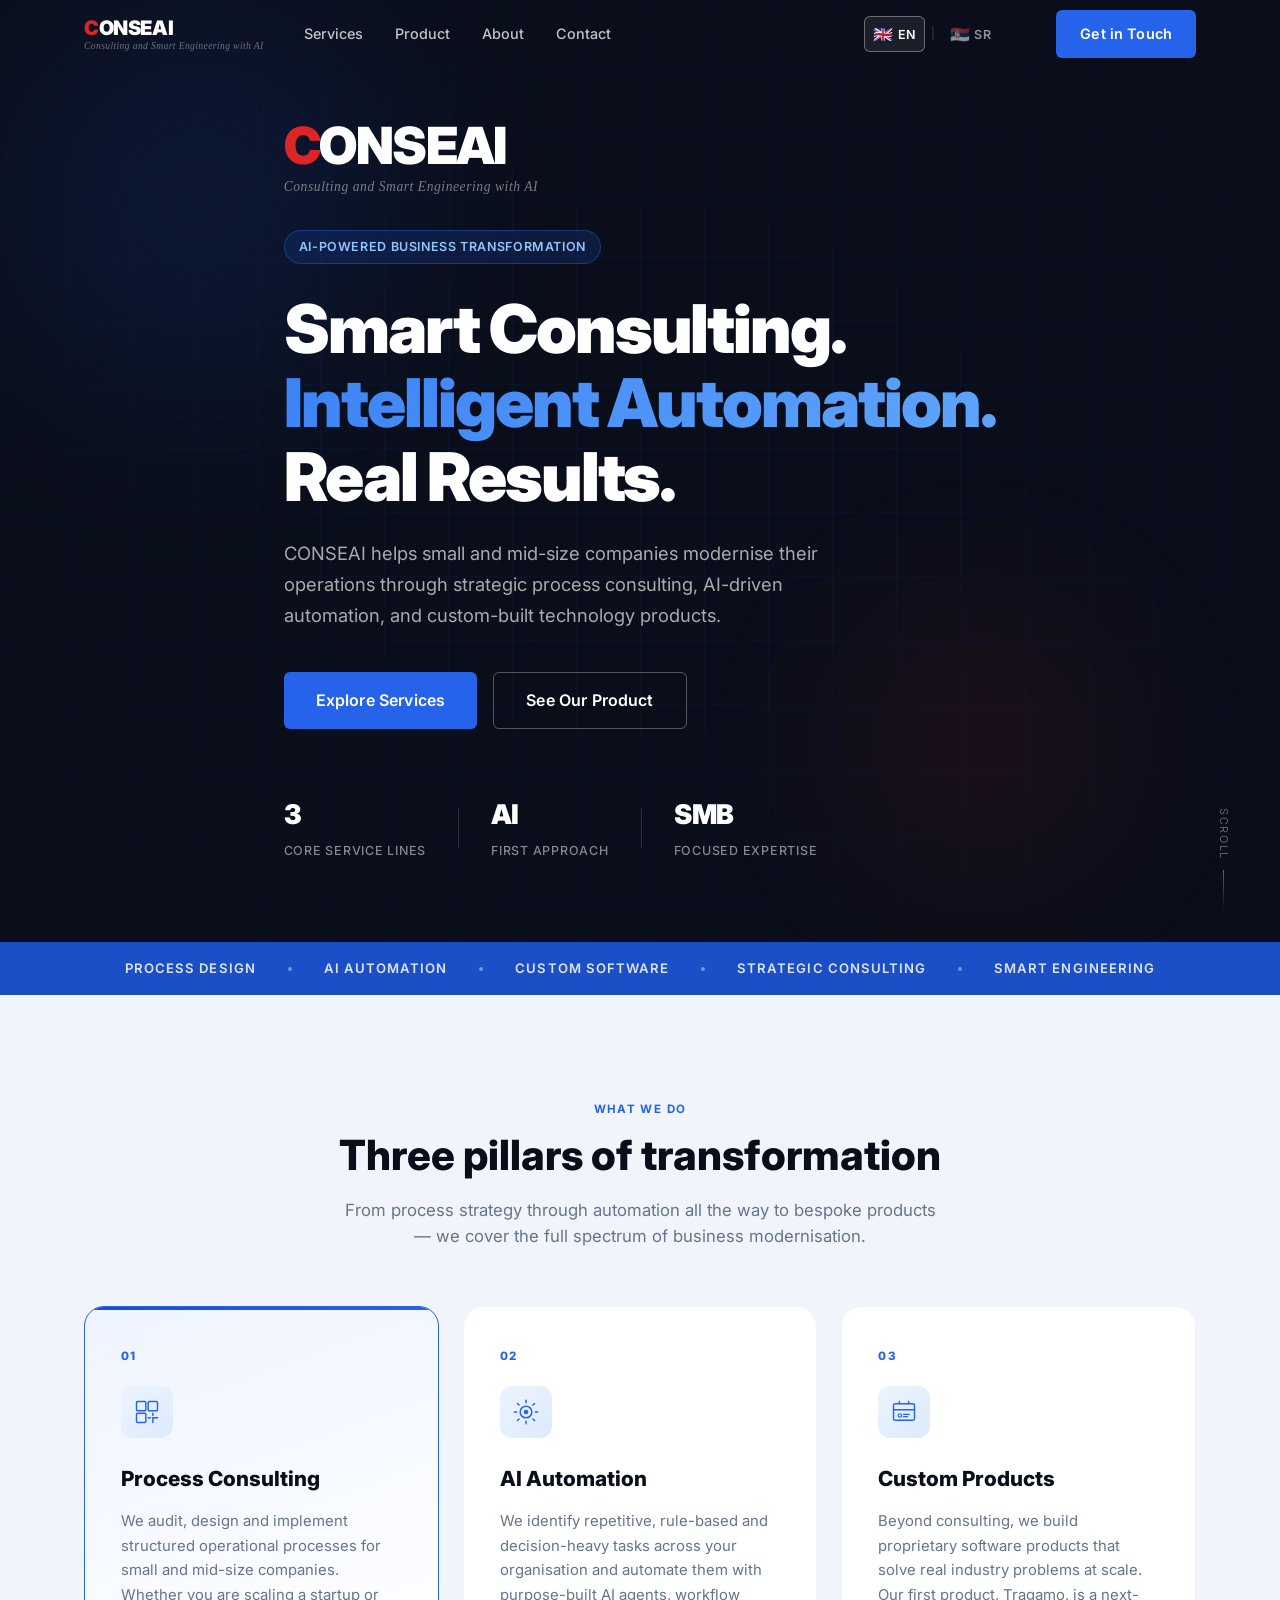
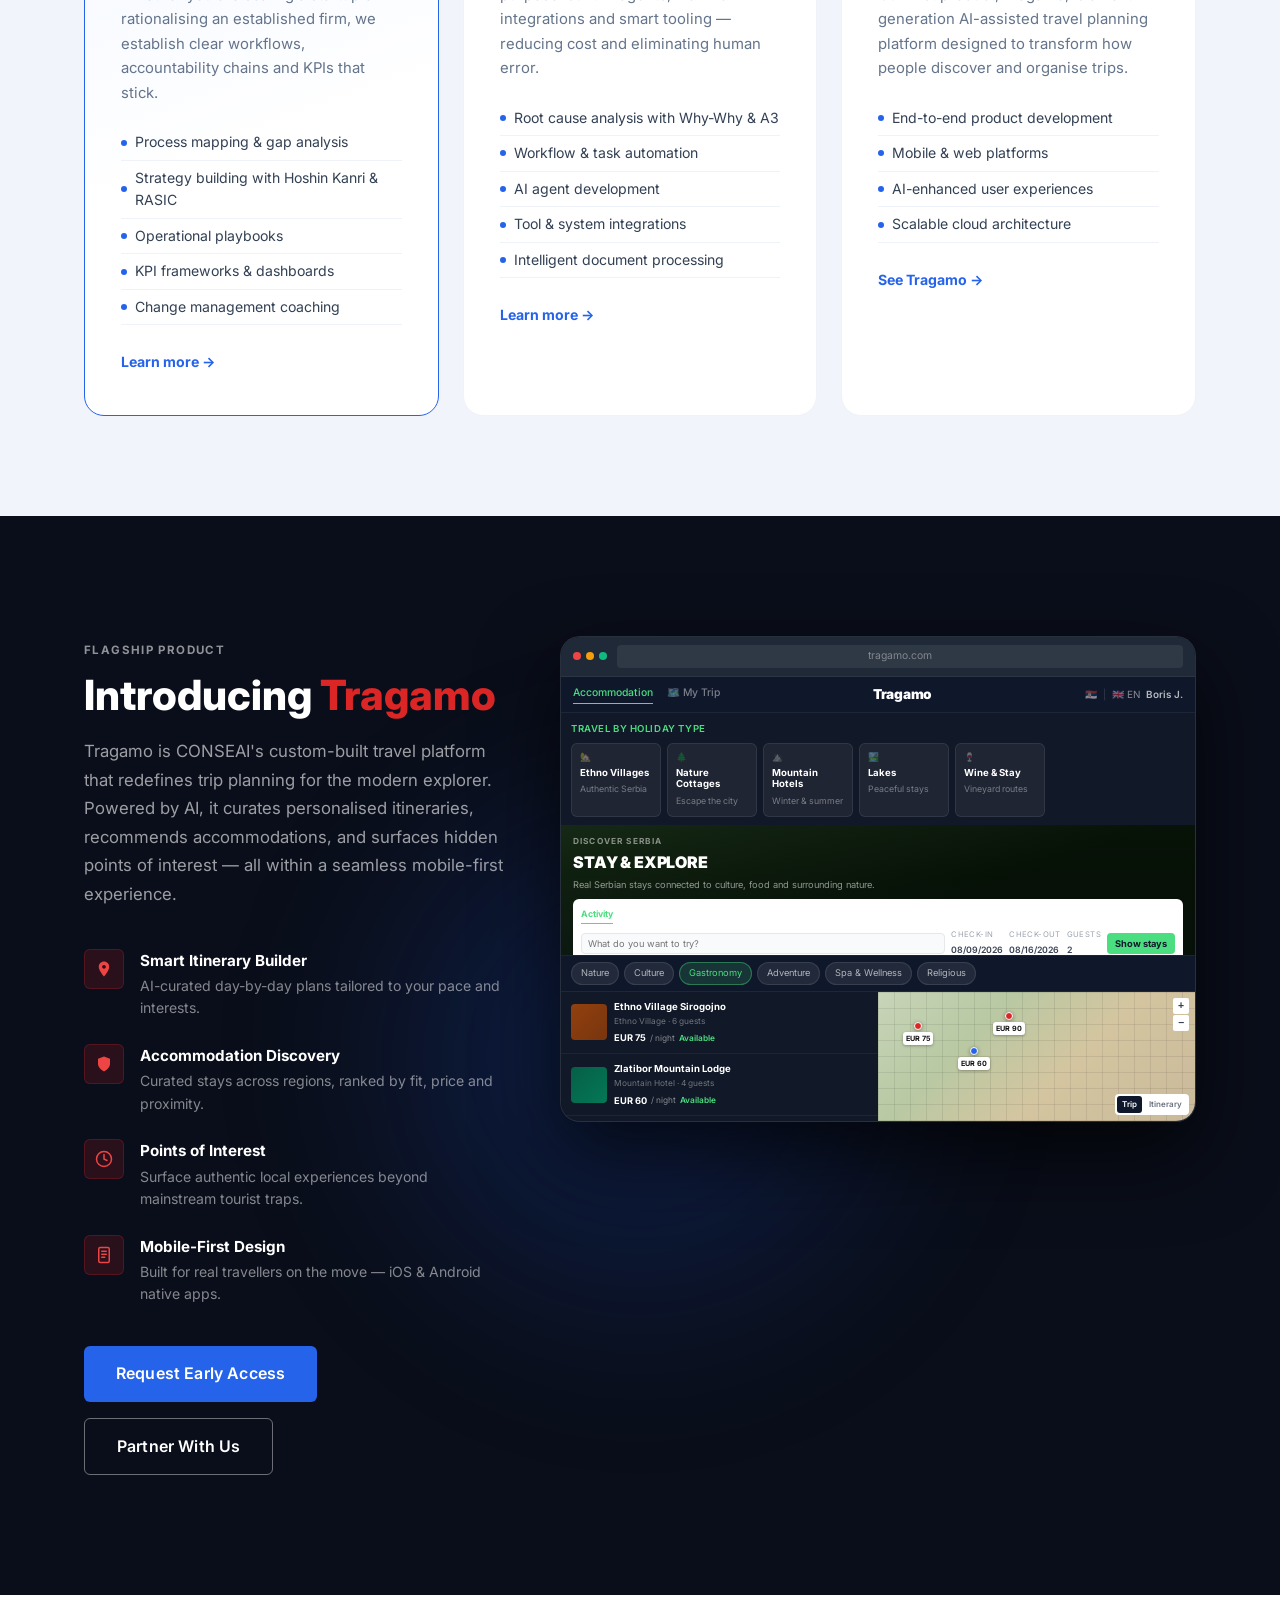
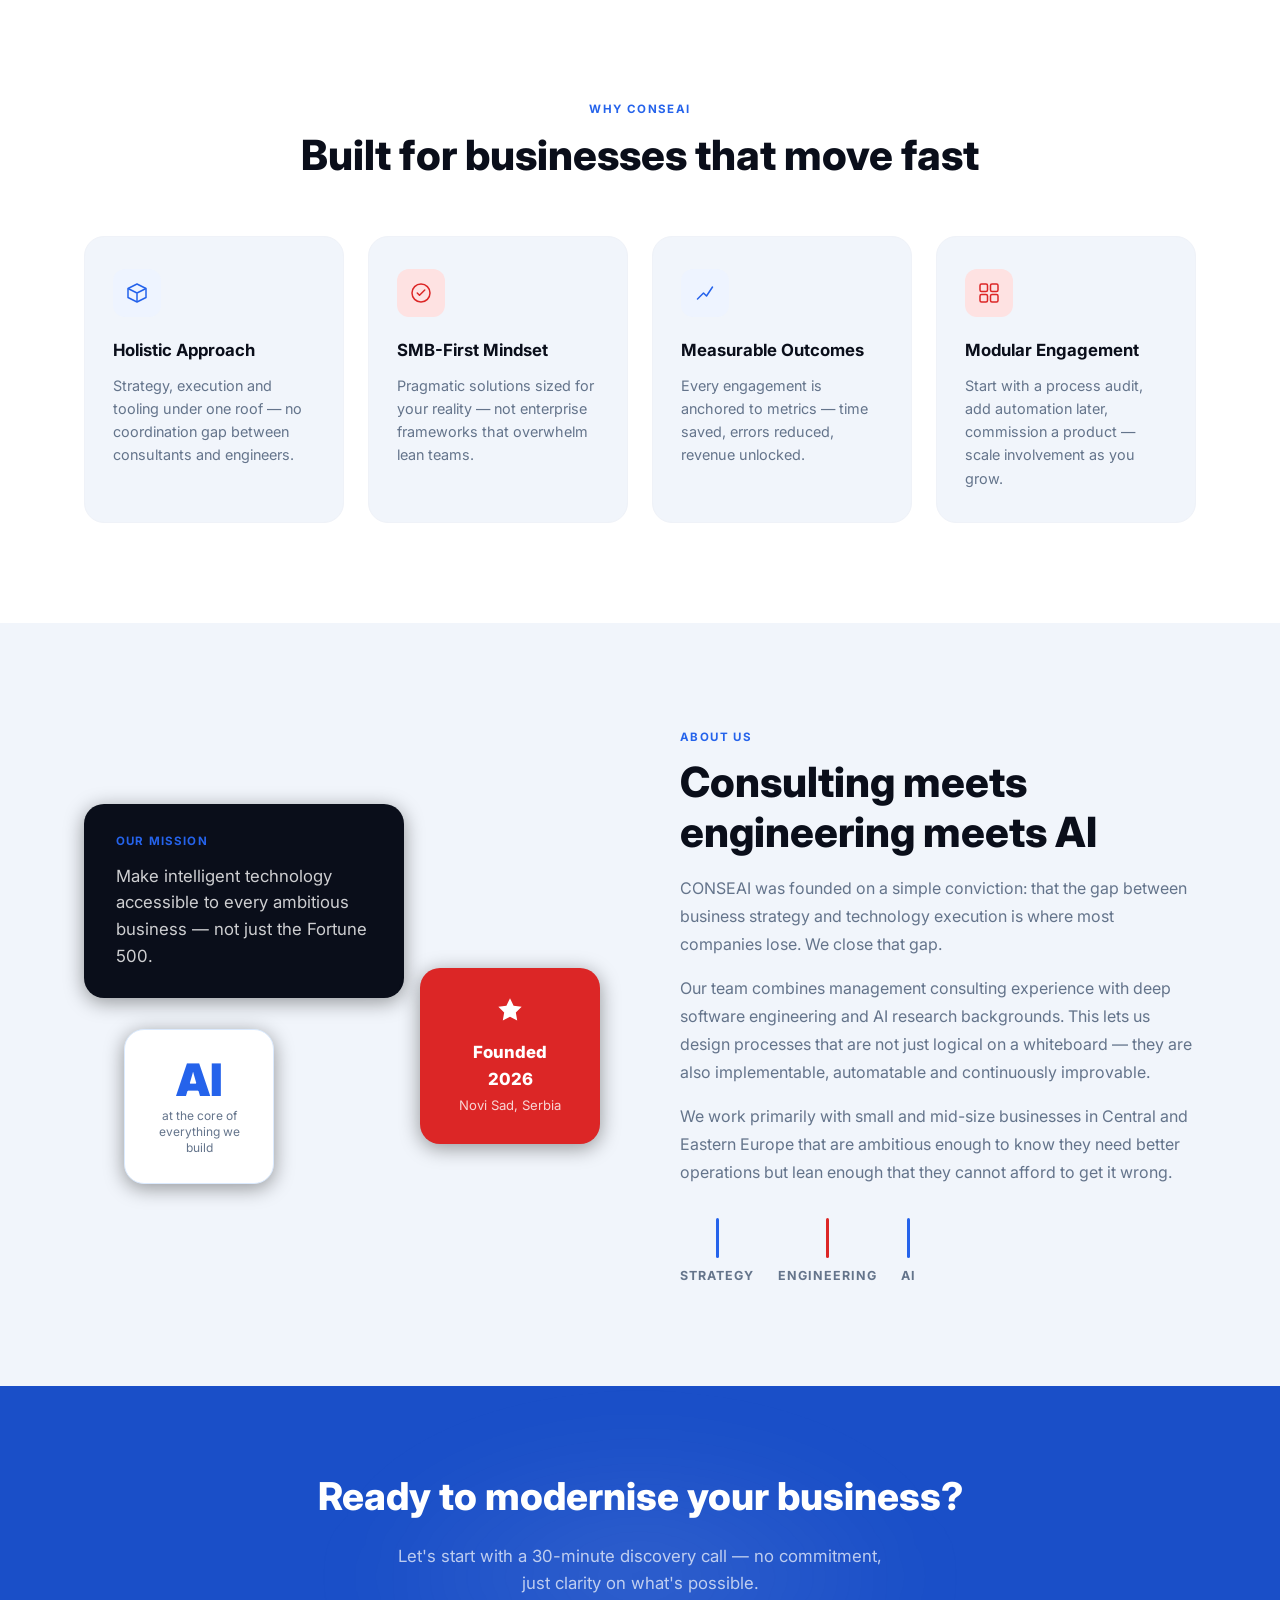
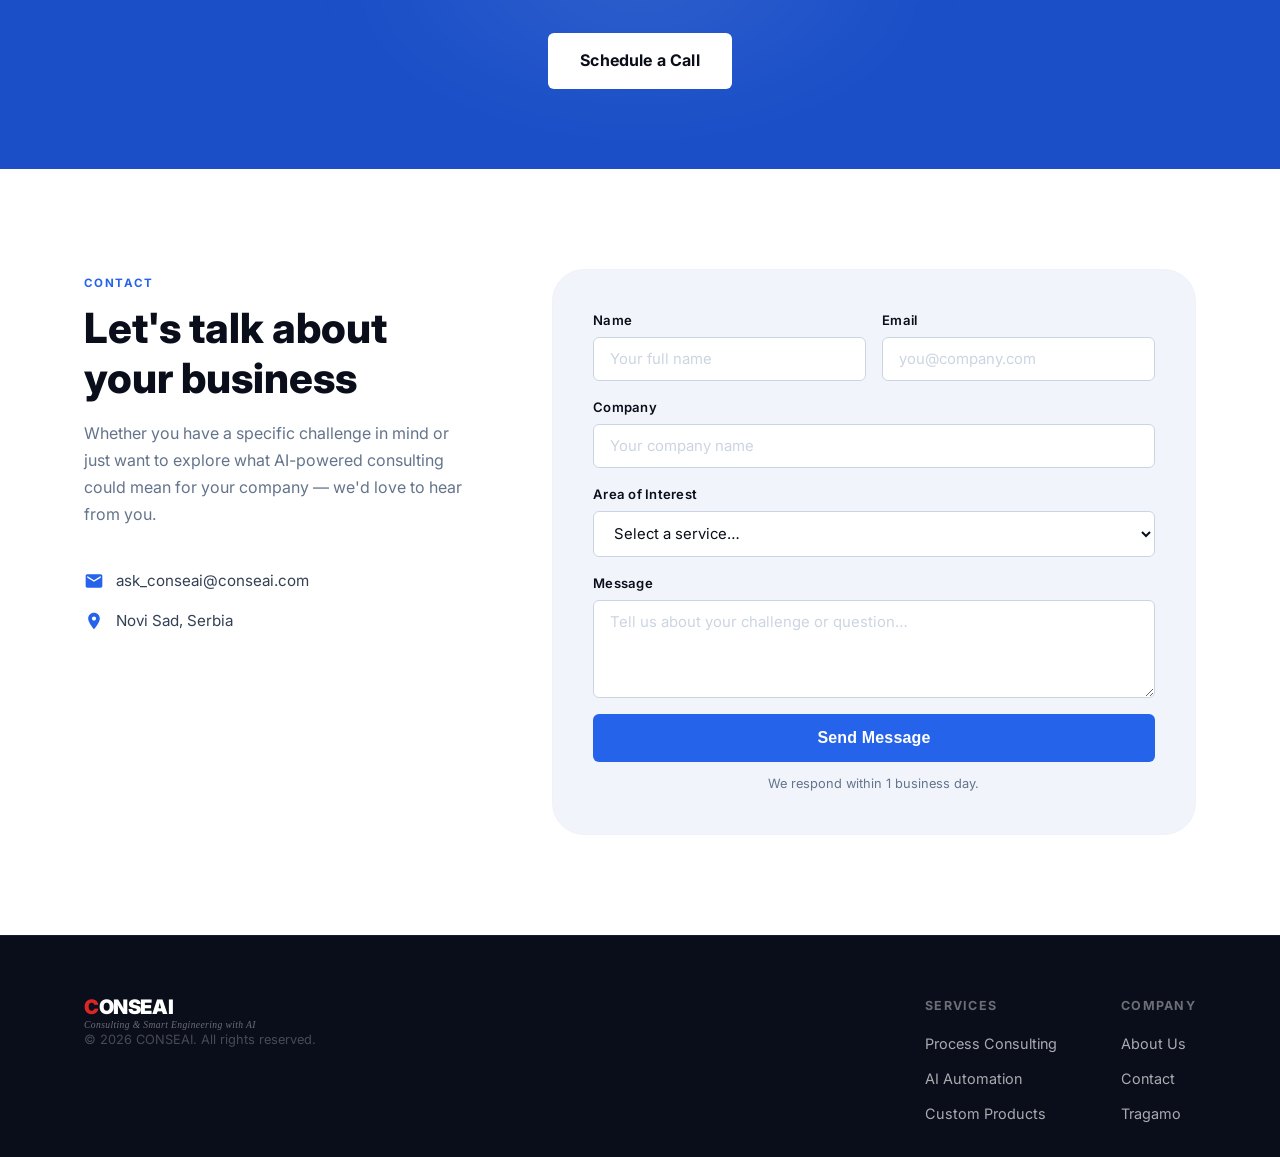
==== commit d99746b5: "Buttons changed" ====
--- a/index.html
+++ b/index.html
@@ -2,7 +2,7 @@
 <html lang="en">
 <head>
   <meta charset="UTF-8" />
-  <meta name="viewport" content="width=device-width, initial-scale=1.0" />
+  <meta name="viewport" content="width=device-width, initial-scale=1.0, viewport-fit=cover" />
   <title>CONSEAI — Consulting & Smart Engineering with AI</title>
   <link rel="preconnect" href="https://fonts.googleapis.com" />
   <link rel="preconnect" href="https://fonts.gstatic.com" crossorigin />
@@ -25,7 +25,6 @@
         <li><a href="#contact" data-en="Contact" data-sr="Kontakt">Contact</a></li>
       </ul>
       <div class="nav__lang">
-        <span class="nav__lang-label" data-en="Language" data-sr="Jezik">Language</span>
         <button class="nav__lang-btn active" data-lang="en" aria-label="Switch to English">
           <span class="nav__flag">🇬🇧</span> EN
         </button>
@@ -531,7 +530,7 @@
         <div class="contact__details">
           <div class="contact__detail">
             <svg viewBox="0 0 24 24" fill="none"><path d="M20 4H4c-1.1 0-2 .9-2 2v12c0 1.1.9 2 2 2h16c1.1 0 2-.9 2-2V6c0-1.1-.9-2-2-2zm0 4l-8 5-8-5V6l8 5 8-5v2z" fill="currentColor"/></svg>
-            <span>hello@conseai.com</span>
+            <span>ask_conseai@conseai.com</span>
           </div>
           <div class="contact__detail">
             <svg viewBox="0 0 24 24" fill="none"><path d="M12 2C8.13 2 5 5.13 5 9c0 5.25 7 13 7 13s7-7.75 7-13c0-3.87-3.13-7-7-7zm0 9.5c-1.38 0-2.5-1.12-2.5-2.5s1.12-2.5 2.5-2.5 2.5 1.12 2.5 2.5-1.12 2.5-2.5 2.5z" fill="currentColor"/></svg>
--- a/style.css
+++ b/style.css
@@ -1,6 +1,12 @@
 /* ── Reset & Base ── */
 *, *::before, *::after { box-sizing: border-box; margin: 0; padding: 0; }
-html { scroll-behavior: smooth; font-size: 16px; }
+html { scroll-behavior: smooth; font-size: 16px; -webkit-text-size-adjust: 100%; }
+/* Minimum touch target size for iOS/Android */
+button, a, select, input, textarea { touch-action: manipulation; }
+.btn { min-height: 44px; }
+.nav__lang-btn { min-height: 36px; min-width: 44px; }
+/* Safe area inset for notched phones */
+.nav__inner { padding-left: max(24px, env(safe-area-inset-left)); padding-right: max(24px, env(safe-area-inset-right)); }
 body {
   font-family: 'Inter', -apple-system, BlinkMacSystemFont, 'Segoe UI', sans-serif;
   background: #0A0E1A;
@@ -68,10 +74,10 @@
 .btn--lg { padding: 15px 32px; font-size: 1rem; }
 .btn--full { width: 100%; justify-content: center; }
 .btn--red {
-  background: var(--red);
+  background: var(--blue-light);
   color: var(--white);
 }
-.btn--red:hover { background: var(--red-light); transform: translateY(-1px); box-shadow: 0 8px 24px rgba(220,38,38,.35); }
+.btn--red:hover { background: var(--blue); transform: translateY(-1px); box-shadow: 0 8px 24px rgba(37,99,235,.35); }
 .btn--ghost {
   background: transparent;
   color: var(--white);
@@ -174,13 +180,6 @@
   align-items: center;
   gap: 6px;
   margin-left: auto;
-}
-.nav__lang-label {
-  font-size: 0.75rem;
-  font-weight: 500;
-  color: rgba(255,255,255,.5);
-  margin-right: 4px;
-  letter-spacing: 0.02em;
 }
 .nav__lang-btn {
   display: inline-flex;
@@ -1298,18 +1297,27 @@
 }
 .footer__col a:hover { color: var(--white); }
 
-/* ── Responsive ── */
+/* ── Responsive: tablet ── */
 @media (max-width: 1024px) {
-  .services__grid { grid-template-columns: 1fr; max-width: 540px; margin: 0 auto; }
+  .services__grid { grid-template-columns: 1fr; max-width: 600px; margin: 0 auto; }
   .why__grid { grid-template-columns: repeat(2, 1fr); }
-  .product__inner { grid-template-columns: 1fr; }
-  .product__visual { order: -1; }
-  .about__inner { grid-template-columns: 1fr; }
+  .product__inner { grid-template-columns: 1fr !important; gap: 40px; }
+  .product__content { order: 1; }
+  .product__visual { order: 2; }
+  .about__inner { grid-template-columns: 1fr; gap: 40px; }
   .about__visual { height: 320px; order: -1; }
-  .contact__inner { grid-template-columns: 1fr; }
-}
-
+  .contact__inner { grid-template-columns: 1fr; gap: 40px; }
+}
+
+/* ── Responsive: mobile ── */
 @media (max-width: 768px) {
+  /* Container */
+  .container { padding: 0 16px; }
+
+  /* Nav */
+  .nav__inner { height: 60px; gap: 12px; }
+  .nav__logo-name { font-size: 1.05rem; }
+  .nav__logo-sub { font-size: 0.52rem; }
   .nav__links { display: none; }
   .nav__links.open {
     display: flex;
@@ -1323,17 +1331,86 @@
     font-size: 1.4rem;
     z-index: 99;
   }
+  .nav__lang { margin-left: auto; }
+  .nav__lang-btn { font-size: 0.7rem; padding: 3px 6px; }
   .nav__cta { display: none; }
   .nav__burger { display: flex; }
-  .hero__actions { flex-direction: column; }
-  .hero__stats { gap: 16px; }
+
+  /* Hero */
+  .hero__inner { padding-top: 90px; padding-bottom: 48px; }
+  .hero__identity { margin-bottom: 20px; }
+  .hero__identity-name { font-size: 1.9rem; }
+  .hero__identity-sub { font-size: 0.72rem; }
+  .hero__badge { font-size: 0.65rem; padding: 5px 10px; }
+  .hero__headline { font-size: 2rem; margin-bottom: 16px; }
+  .hero__sub { font-size: 0.95rem; margin-bottom: 28px; }
+  .hero__actions { flex-direction: column; gap: 12px; margin-bottom: 40px; }
+  .hero__actions .btn { width: 100%; justify-content: center; }
+  .hero__stats { gap: 20px; flex-wrap: wrap; }
   .hero__stat-divider { display: none; }
-  .why__grid { grid-template-columns: 1fr; }
-  .footer__inner { flex-direction: column; }
-  .footer__links { flex-direction: column; gap: 32px; }
+  .hero__scroll { display: none; }
+
+  /* Band */
+  .band__inner { gap: 16px; font-size: 0.72rem; }
+  .band__dot { display: none; }
+
+  /* Services */
+  .services { padding: 60px 0; }
+  .services__grid { max-width: 100%; }
+  .service-card { padding: 28px 22px; }
+  .section-header { margin-bottom: 36px; }
+
+  /* Product */
+  .product { padding: 60px 0; }
+  .product__sub { font-size: 0.95rem; }
+  .product__features { gap: 18px; margin-bottom: 28px; }
+  .product__actions { flex-direction: column; gap: 12px; }
+  .product__actions .btn { width: 100%; justify-content: center; }
+  /* App mockup — stack listing and map vertically */
+  .app-bottom { grid-template-columns: 1fr; height: auto; }
+  .app-map { height: 110px; }
+
+  /* Why */
+  .why { padding: 60px 0; }
+  .why__grid { grid-template-columns: 1fr; gap: 14px; }
+  .why__card { padding: 24px 20px; }
+
+  /* About */
+  .about { padding: 60px 0; }
+  .about__visual {
+    display: flex;
+    flex-direction: column;
+    height: auto;
+    gap: 14px;
+    order: -1;
+  }
+  .about__card { position: static !important; width: 100% !important; }
+  .about__card--accent { align-self: flex-start; width: auto !important; }
+  .about__card--stat { align-self: flex-start; width: auto !important; }
+  .about__pillars { flex-wrap: wrap; gap: 16px; }
+
+  /* CTA banner */
+  .cta-banner { padding: 56px 0; }
+  .cta-banner__title { font-size: 1.6rem; }
+  .cta-banner__sub { font-size: 0.95rem; }
+
+  /* Contact */
+  .contact { padding: 60px 0; }
+  .contact__form { padding: 24px 18px; border-radius: var(--radius-lg); }
   .form-row { grid-template-columns: 1fr; }
-  .about__card--main { width: 100%; position: static; margin-bottom: 16px; }
-  .about__card--accent { position: static; width: auto; }
-  .about__card--stat { position: static; width: auto; }
-  .about__visual { display: flex; flex-direction: column; height: auto; gap: 16px; }
-}
+
+  /* Footer */
+  .footer { padding: 44px 0 24px; }
+  .footer__inner { flex-direction: column; gap: 32px; }
+  .footer__links { flex-direction: column; gap: 24px; }
+}
+
+/* ── Responsive: small phones (≤ 390px) ── */
+@media (max-width: 390px) {
+  .hero__headline { font-size: 1.75rem; }
+  .hero__identity-name { font-size: 1.6rem; }
+  .service-card { padding: 22px 18px; }
+  .contact__form { padding: 20px 14px; }
+  .app-cat-card { width: 78px; }
+  .nav__lang-btn { font-size: 0.65rem; padding: 2px 5px; }
+}
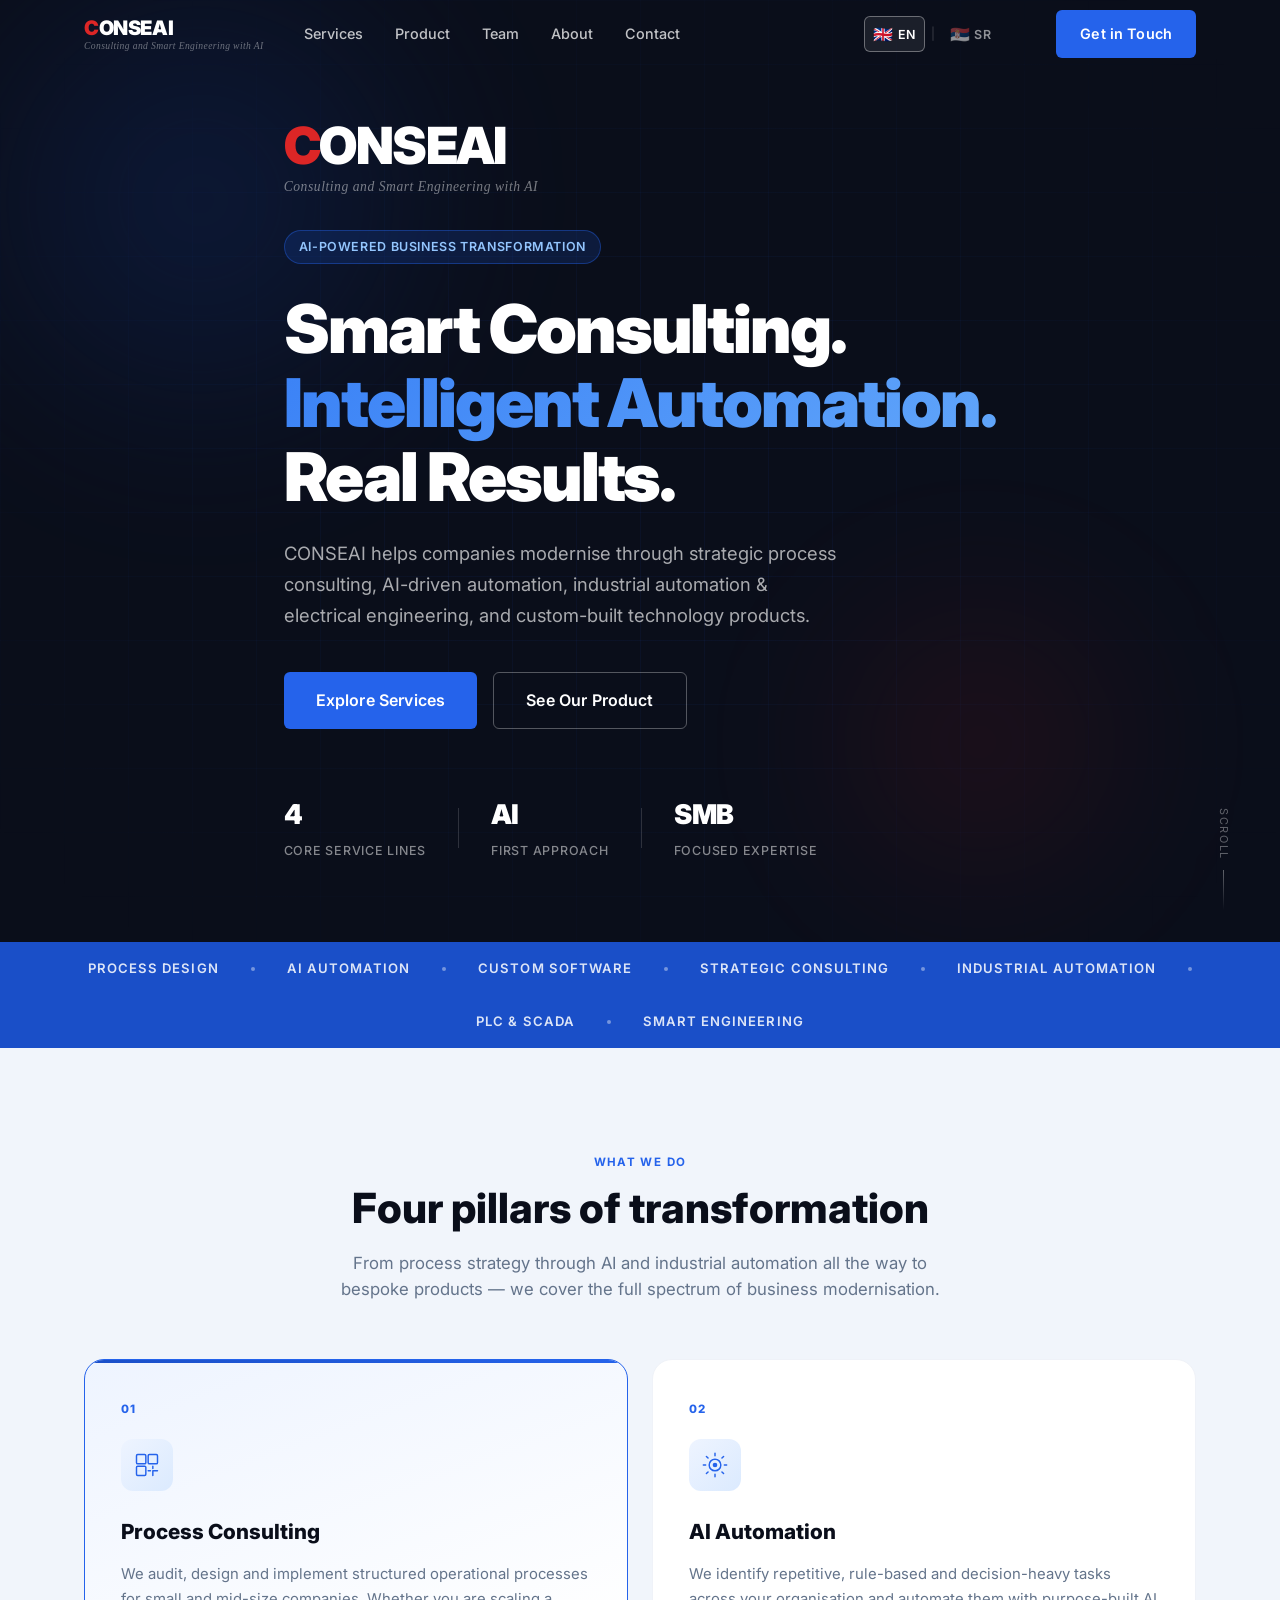
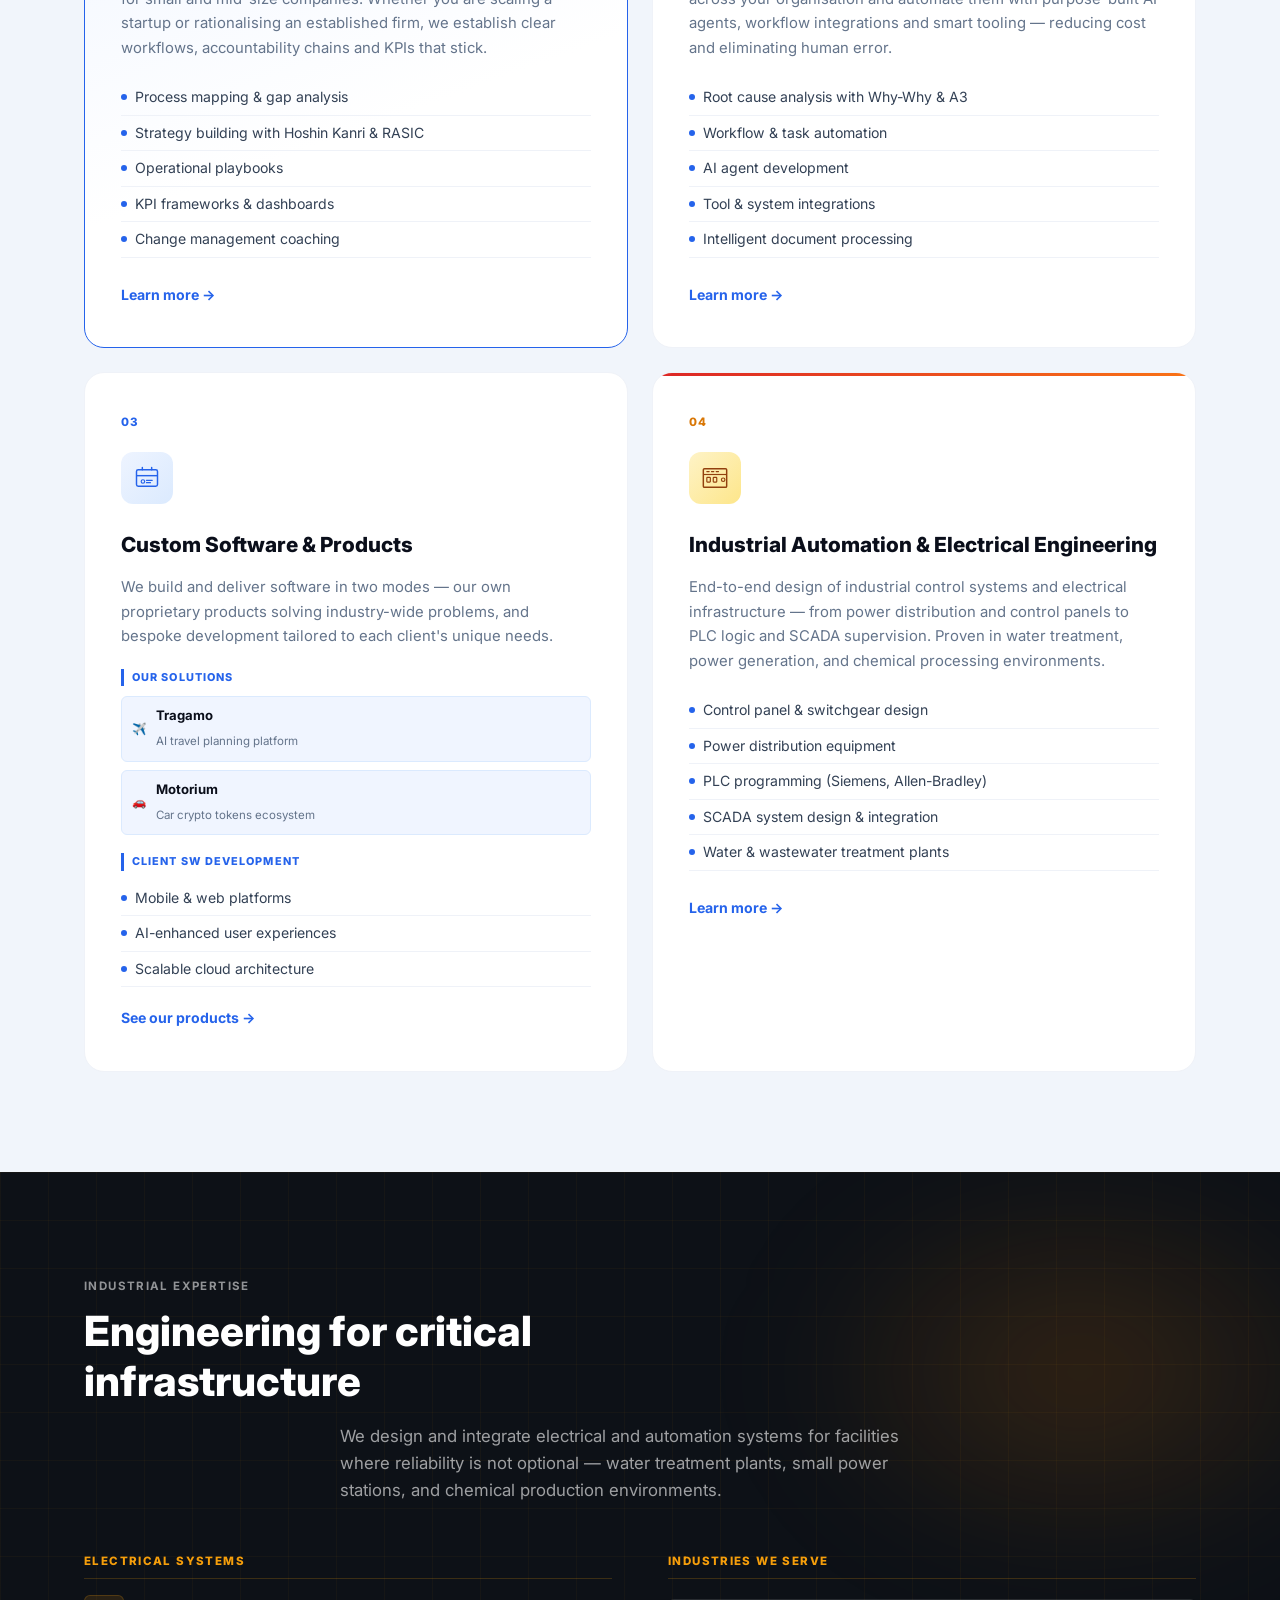
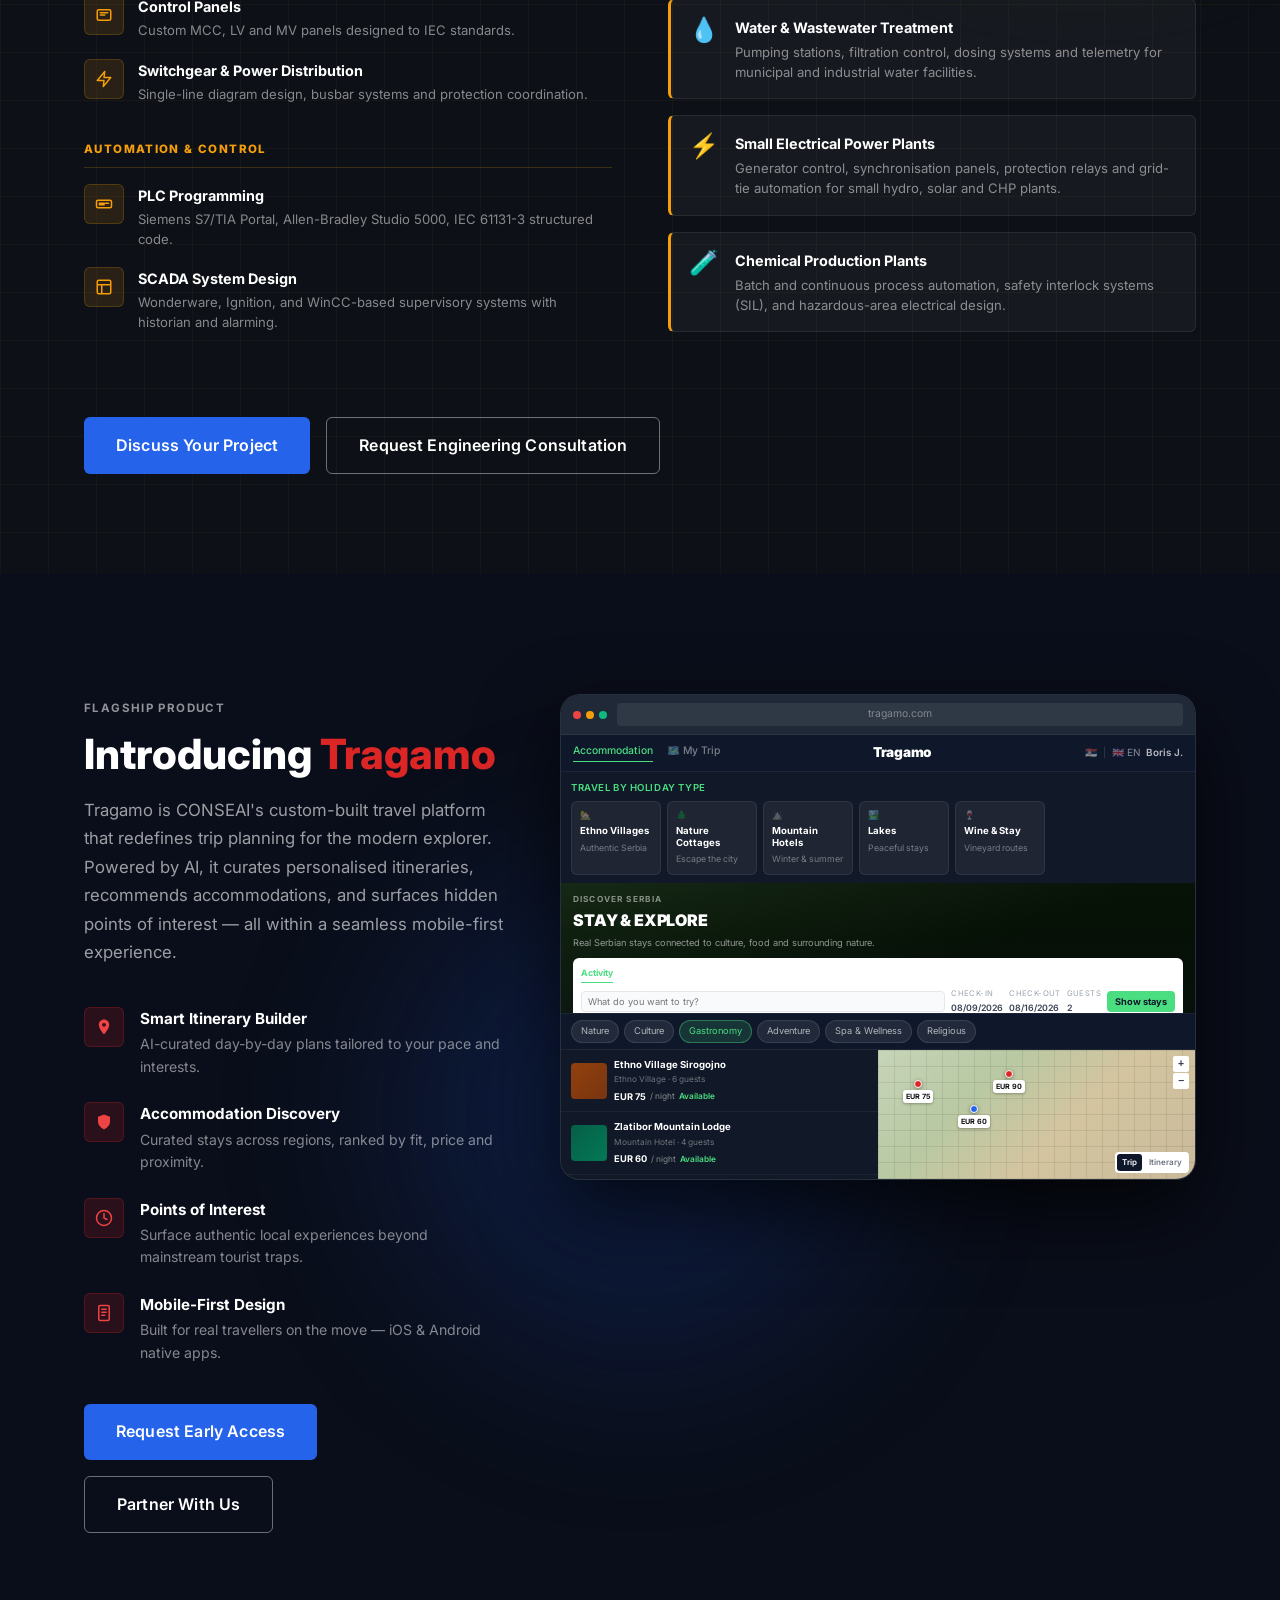
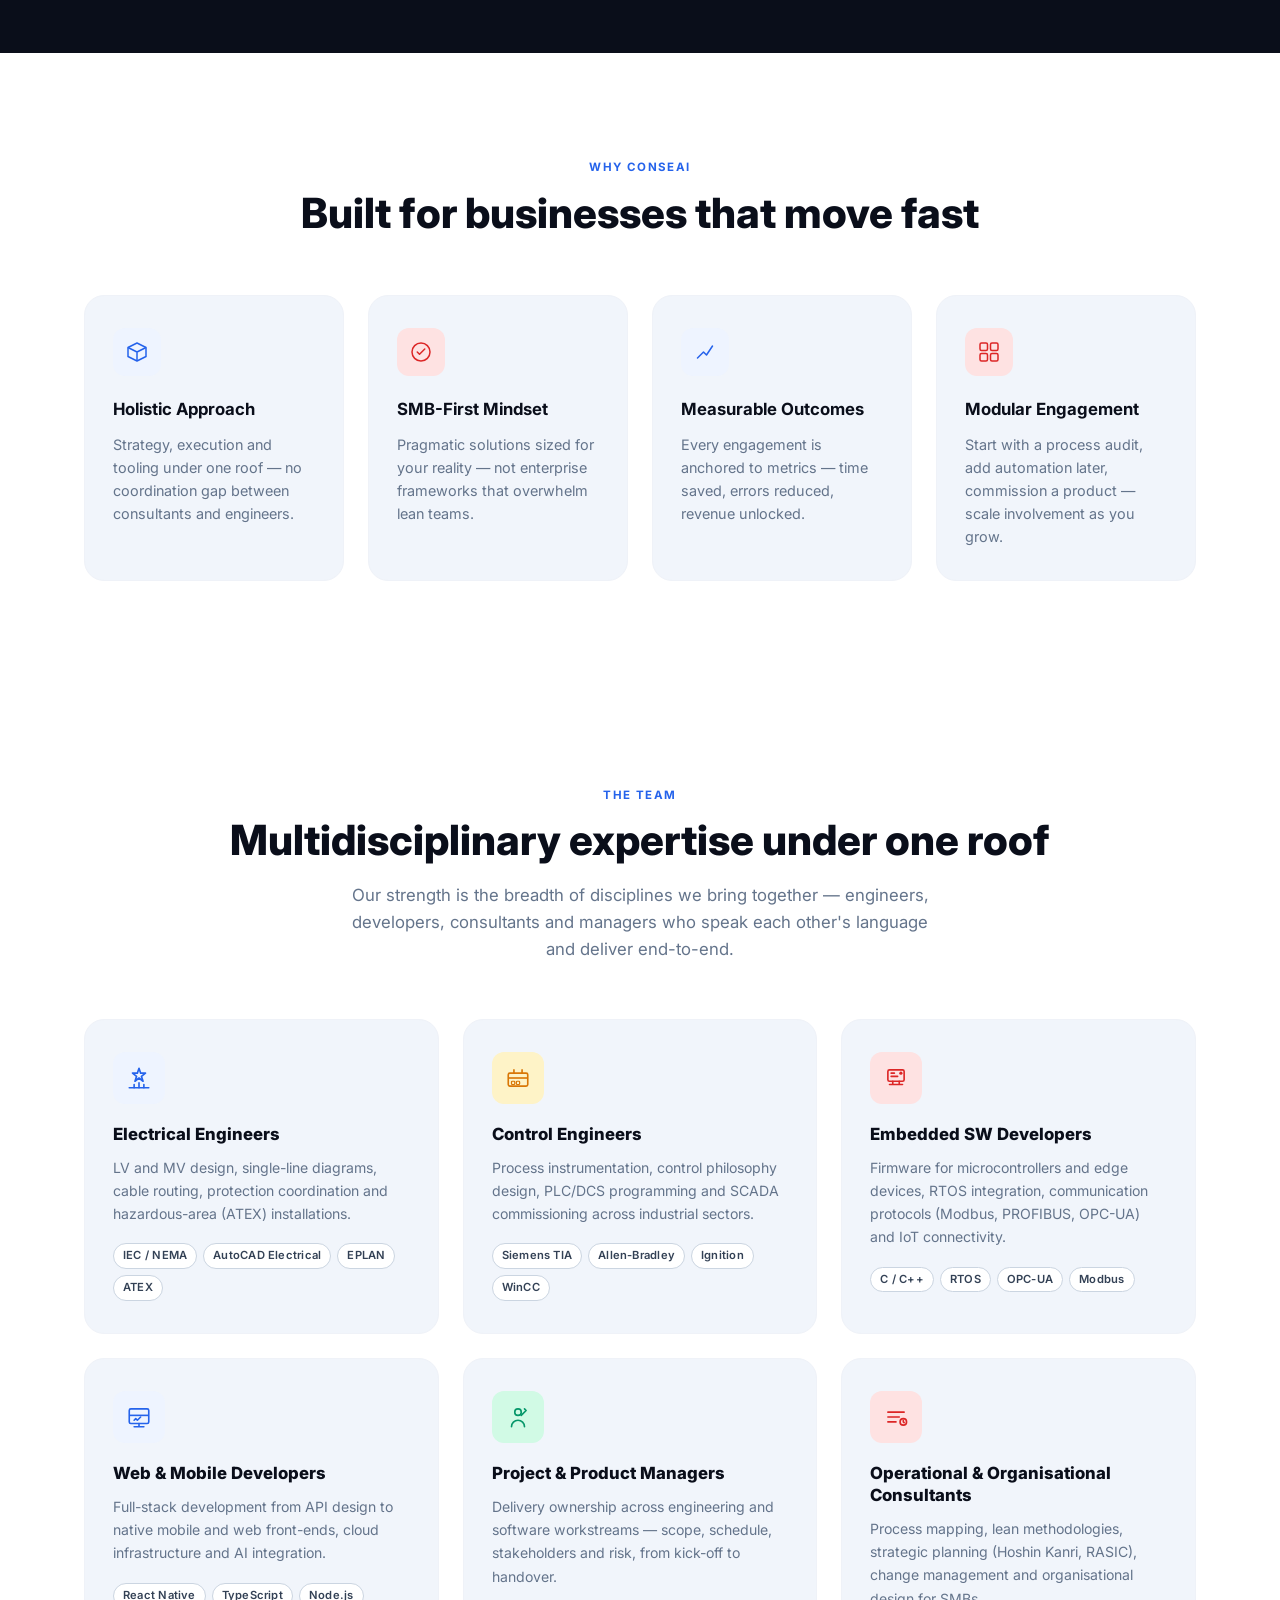
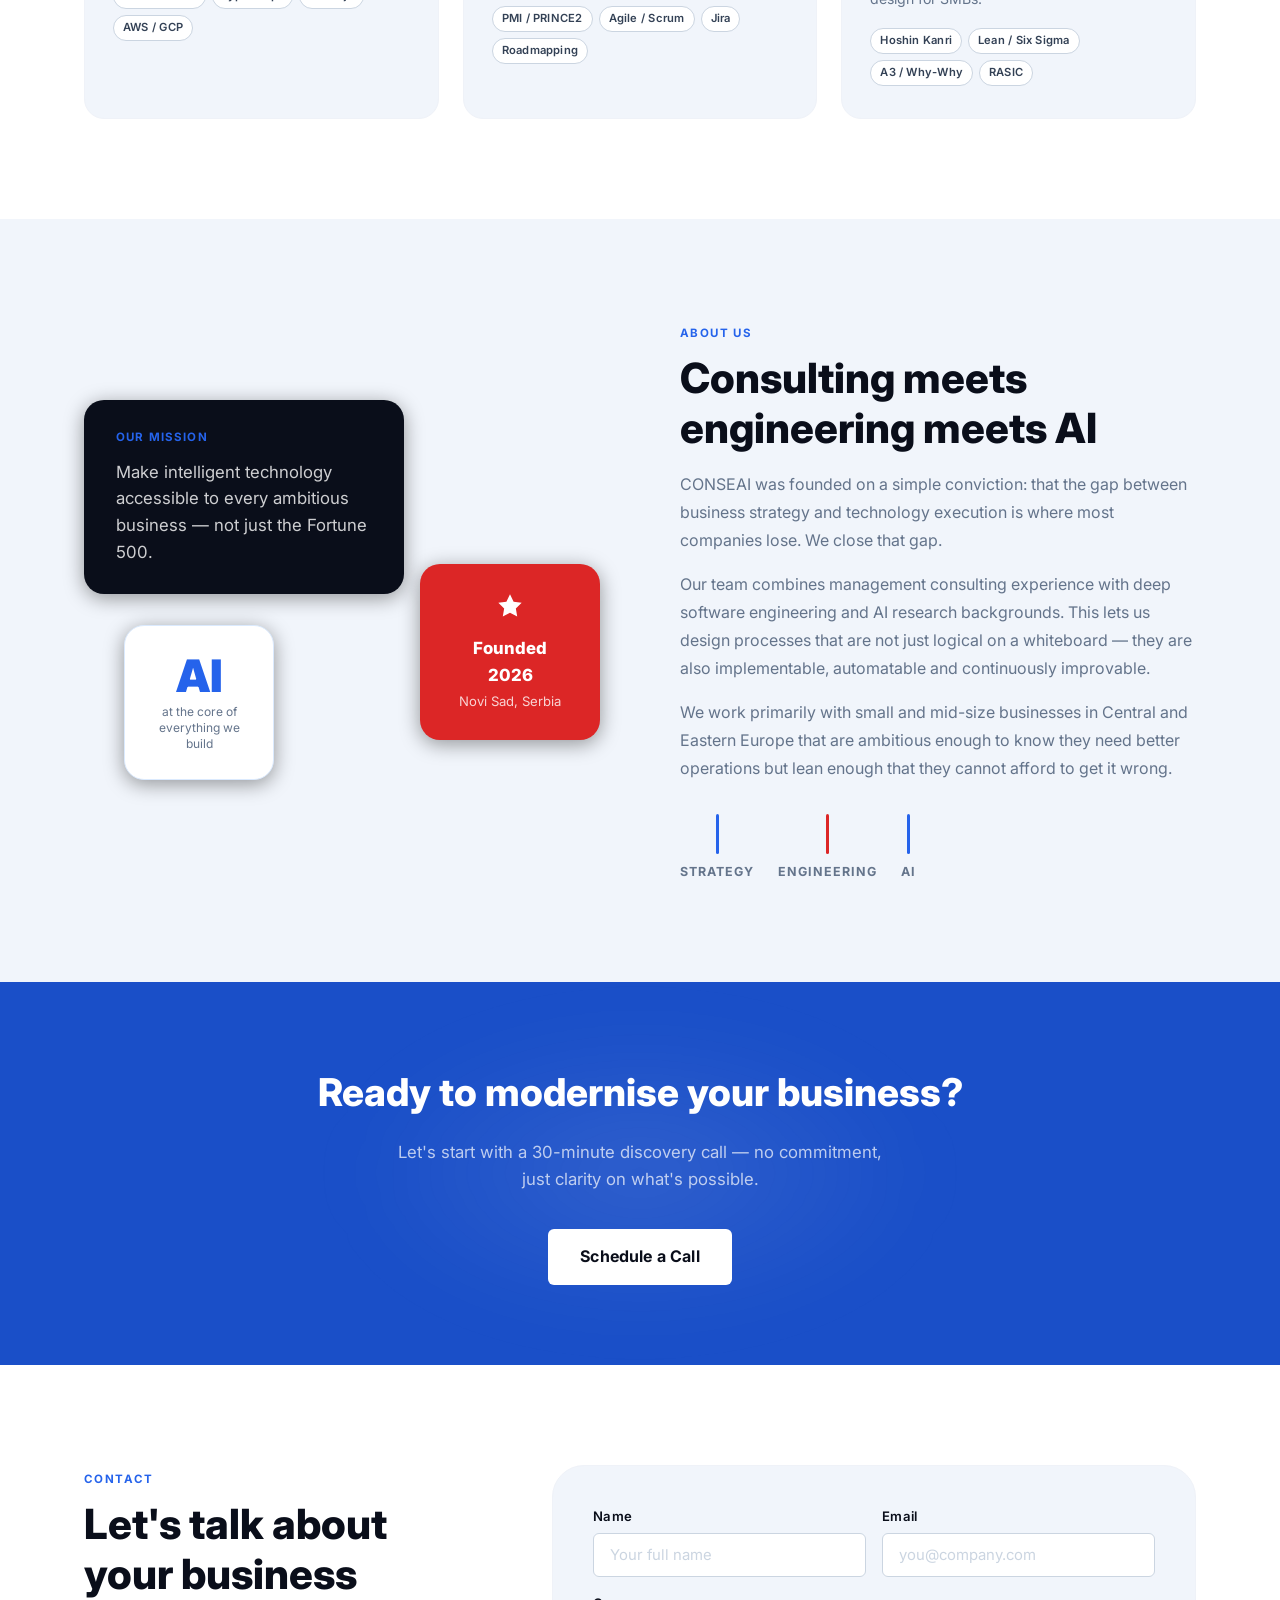
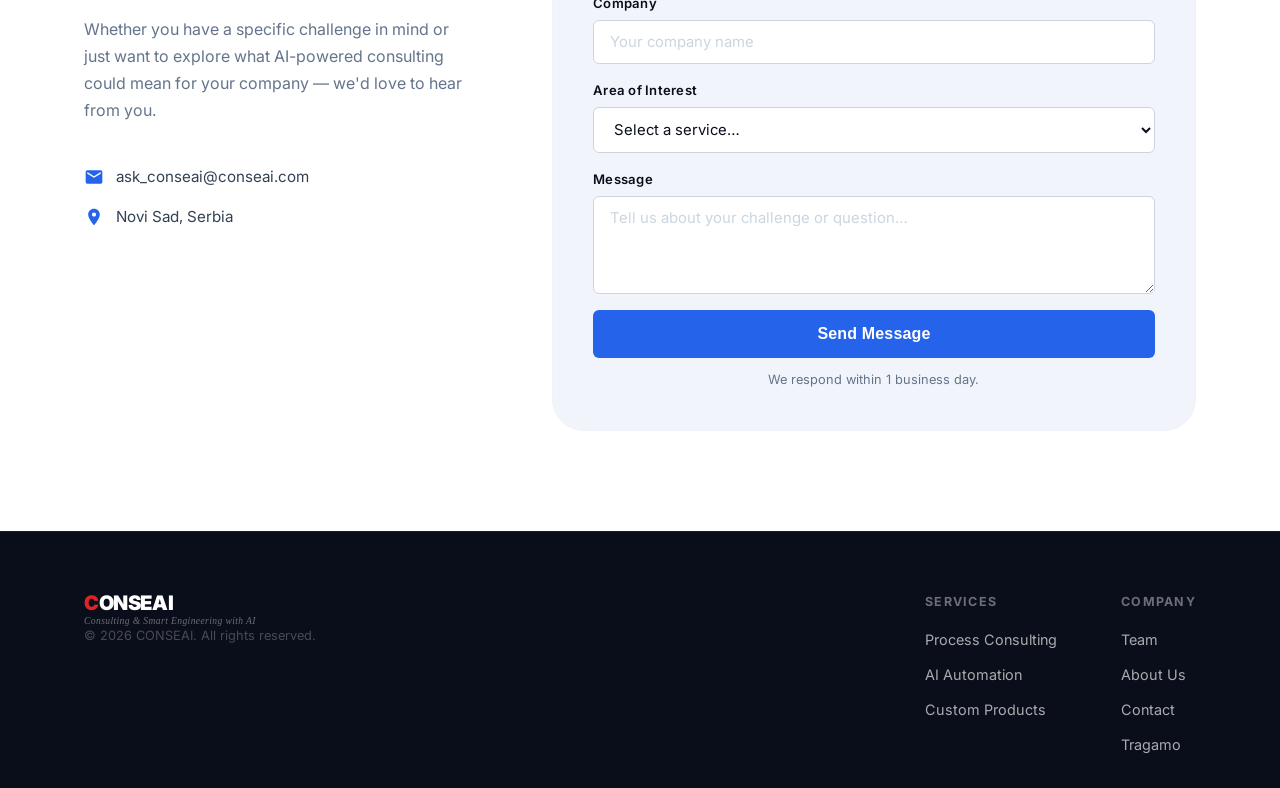
==== commit d97dbeb6: "Initial CONSEAI website" ====
--- a/index.html
+++ b/index.html
@@ -21,6 +21,7 @@
       <ul class="nav__links" id="navLinks">
         <li><a href="#services" data-en="Services" data-sr="Usluge">Services</a></li>
         <li><a href="#product" data-en="Product" data-sr="Proizvod">Product</a></li>
+        <li><a href="#team" data-en="Team" data-sr="Tim">Team</a></li>
         <li><a href="#about" data-en="About" data-sr="O nama">About</a></li>
         <li><a href="#contact" data-en="Contact" data-sr="Kontakt">Contact</a></li>
       </ul>
@@ -58,9 +59,9 @@
         <span class="hero__headline--accent" data-en="Intelligent Automation." data-sr="Inteligentna Automatizacija.">Intelligent Automation.</span><br />
         <span data-en="Real Results." data-sr="Pravi Rezultati.">Real Results.</span>
       </h1>
-      <p class="hero__sub" data-en="CONSEAI helps small and mid-size companies modernise their operations through strategic process consulting, AI-driven automation, and custom-built technology products." data-sr="CONSEAI pomaže malim i srednjim kompanijama da modernizuju poslovanje kroz strateško procesno savetovanje, AI automatizaciju i razvoj prilagođenih tehnoloških proizvoda.">
-        CONSEAI helps small and mid-size companies modernise their operations through
-        strategic process consulting, AI-driven automation, and custom-built technology products.
+      <p class="hero__sub" data-en="CONSEAI helps companies modernise through strategic process consulting, AI-driven automation, industrial automation &amp; electrical engineering, and custom-built technology products." data-sr="CONSEAI pomaže kompanijama da se modernizuju kroz strateško procesno savetovanje, AI automatizaciju, industrijsku automatizaciju i elektrotehničko inženjerstvo, i razvoj prilagođenih tehnoloških proizvoda.">
+        CONSEAI helps companies modernise through strategic process consulting, AI-driven automation,
+        industrial automation &amp; electrical engineering, and custom-built technology products.
       </p>
       <div class="hero__actions">
         <a href="#services" class="btn btn--red btn--lg" data-en="Explore Services" data-sr="Istražite Usluge">Explore Services</a>
@@ -68,7 +69,7 @@
       </div>
       <div class="hero__stats">
         <div class="hero__stat">
-          <span class="hero__stat-num">3</span>
+          <span class="hero__stat-num">4</span>
           <span class="hero__stat-label" data-en="Core Service Lines" data-sr="Osnovne Usluge">Core Service Lines</span>
         </div>
         <div class="hero__stat-divider"></div>
@@ -100,6 +101,10 @@
       <span class="band__dot"></span>
       <span data-en="Strategic Consulting" data-sr="Strateško Savetovanje">Strategic Consulting</span>
       <span class="band__dot"></span>
+      <span data-en="Industrial Automation" data-sr="Industrijska Automatizacija">Industrial Automation</span>
+      <span class="band__dot"></span>
+      <span data-en="PLC &amp; SCADA" data-sr="PLC i SCADA">PLC &amp; SCADA</span>
+      <span class="band__dot"></span>
       <span data-en="Smart Engineering" data-sr="Pametno Inženjerstvo">Smart Engineering</span>
     </div>
   </div>
@@ -109,10 +114,10 @@
     <div class="container">
       <div class="section-header">
         <span class="section-label" data-en="What We Do" data-sr="Šta Radimo">What We Do</span>
-        <h2 class="section-title" data-en="Three pillars of transformation" data-sr="Tri stuba transformacije">Three pillars of transformation</h2>
-        <p class="section-sub" data-en="From process strategy through automation all the way to bespoke products — we cover the full spectrum of business modernisation." data-sr="Od procesne strategije kroz automatizaciju do prilagođenih proizvoda — pokrivamo ceo spektar modernizacije poslovanja.">
-          From process strategy through automation all the way to bespoke products — we cover the full spectrum
-          of business modernisation.
+        <h2 class="section-title" data-en="Four pillars of transformation" data-sr="Četiri stuba transformacije">Four pillars of transformation</h2>
+        <p class="section-sub" data-en="From process strategy through AI and industrial automation all the way to bespoke products — we cover the full spectrum of business modernisation." data-sr="Od procesne strategije kroz AI i industrijsku automatizaciju do prilagođenih proizvoda — pokrivamo ceo spektar modernizacije poslovanja.">
+          From process strategy through AI and industrial automation all the way to bespoke products — we cover
+          the full spectrum of business modernisation.
         </p>
       </div>
       <div class="services__grid">
@@ -180,21 +185,175 @@
               <path d="M23 28h10M23 32h7" stroke="currentColor" stroke-width="2" stroke-linecap="round"/>
             </svg>
           </div>
-          <h3 class="service-card__title" data-en="Custom Products" data-sr="Prilagođeni Proizvodi">Custom Products</h3>
-          <p class="service-card__body" data-en="Beyond consulting, we build proprietary software products that solve real industry problems at scale. Our first product, Tragamo, is a next-generation AI-assisted travel planning platform designed to transform how people discover and organise trips." data-sr="Pored savetovanja, gradimo vlasničke softverske proizvode koji rešavaju realne industrijske probleme u obimu. Naš prvi proizvod, Tragamo, je platforma za planiranje putovanja sledeće generacije uz pomoć AI, dizajnirana da transformiše način na koji ljudi otkrivaju i organizuju putovanja.">
-            Beyond consulting, we build proprietary software products that solve real industry problems at scale.
-            Our first product, Tragamo, is a next-generation AI-assisted travel planning platform designed to
-            transform how people discover and organise trips.
+          <h3 class="service-card__title" data-en="Custom Software &amp; Products" data-sr="Prilagođeni Softver i Proizvodi">Custom Software &amp; Products</h3>
+          <p class="service-card__body" data-en="We build and deliver software in two modes — our own proprietary products solving industry-wide problems, and bespoke development tailored to each client's unique needs." data-sr="Gradimo i isporučujemo softver na dva načina — naše vlasničke proizvode koji rešavaju industrijske probleme, i prilagođeni razvoj skrojen prema potrebama svakog klijenta.">
+            We build and deliver software in two modes — our own proprietary products solving industry-wide problems,
+            and bespoke development tailored to each client's unique needs.
+          </p>
+
+          <div class="service-card__sub-section">
+            <div class="service-card__sub-label" data-en="Our Solutions" data-sr="Naša Rešenja">Our Solutions</div>
+            <div class="service-card__products">
+              <div class="service-card__product">
+                <span class="service-card__product-icon">✈️</span>
+                <div>
+                  <strong data-en="Tragamo" data-sr="Tragamo">Tragamo</strong>
+                  <span data-en="AI travel planning platform" data-sr="AI platforma za planiranje putovanja">AI travel planning platform</span>
+                </div>
+              </div>
+              <div class="service-card__product">
+                <span class="service-card__product-icon">🚗</span>
+                <div>
+                  <strong data-en="Motorium" data-sr="Motorium">Motorium</strong>
+                  <span data-en="Car crypto tokens ecosystem" data-sr="Kripto token ekosistem za automobile">Car crypto tokens ecosystem</span>
+                </div>
+              </div>
+            </div>
+          </div>
+
+          <div class="service-card__sub-section">
+            <div class="service-card__sub-label" data-en="Client SW Development" data-sr="SW Razvoj za Klijente">Client SW Development</div>
+            <ul class="service-card__list" style="margin-bottom:0">
+              <li data-en="Mobile &amp; web platforms" data-sr="Mobilne i web platforme">Mobile &amp; web platforms</li>
+              <li data-en="AI-enhanced user experiences" data-sr="AI-poboljšano korisničko iskustvo">AI-enhanced user experiences</li>
+              <li data-en="Scalable cloud architecture" data-sr="Skalabilna cloud arhitektura">Scalable cloud architecture</li>
+            </ul>
+          </div>
+          <a href="#product" class="service-card__link" data-en="See our products →" data-sr="Pogledajte naše proizvode →">See our products →</a>
+        </div>
+
+        <div class="service-card service-card--industrial">
+          <div class="service-card__num">04</div>
+          <div class="service-card__icon service-card__icon--industrial">
+            <svg viewBox="0 0 48 48" fill="none" xmlns="http://www.w3.org/2000/svg">
+              <rect x="4" y="8" width="40" height="32" rx="2" stroke="currentColor" stroke-width="2.5"/>
+              <path d="M4 18h40" stroke="currentColor" stroke-width="2"/>
+              <rect x="10" y="23" width="6" height="8" rx="1" stroke="currentColor" stroke-width="2"/>
+              <rect x="21" y="23" width="6" height="8" rx="1" stroke="currentColor" stroke-width="2"/>
+              <circle cx="38" cy="27" r="3" stroke="currentColor" stroke-width="2"/>
+              <path d="M10 13h4M18 13h4M26 13h4" stroke="currentColor" stroke-width="2" stroke-linecap="round"/>
+            </svg>
+          </div>
+          <h3 class="service-card__title" data-en="Industrial Automation &amp; Electrical Engineering" data-sr="Industrijska Automatizacija i Elektrotehnika">Industrial Automation &amp; Electrical Engineering</h3>
+          <p class="service-card__body" data-en="End-to-end design of industrial control systems and electrical infrastructure — from power distribution and control panels to PLC logic and SCADA supervision. Proven in water treatment, power generation, and chemical processing environments." data-sr="End-to-end projektovanje industrijskih upravljačkih sistema i električne infrastrukture — od elektroenergetskih postrojenja i upravljačkih tabla do PLC logike i SCADA nadzora. Iskušano u postrojenjima za prečišćavanje vode, malim elektranama i hemijskoj industriji.">
+            End-to-end design of industrial control systems and electrical infrastructure — from power distribution
+            and control panels to PLC logic and SCADA supervision. Proven in water treatment, power generation,
+            and chemical processing environments.
           </p>
           <ul class="service-card__list">
-            <li data-en="End-to-end product development" data-sr="End-to-end razvoj proizvoda">End-to-end product development</li>
-            <li data-en="Mobile &amp; web platforms" data-sr="Mobilne i web platforme">Mobile &amp; web platforms</li>
-            <li data-en="AI-enhanced user experiences" data-sr="AI-poboljšano korisničko iskustvo">AI-enhanced user experiences</li>
-            <li data-en="Scalable cloud architecture" data-sr="Skalabilna cloud arhitektura">Scalable cloud architecture</li>
+            <li data-en="Control panel &amp; switchgear design" data-sr="Projektovanje upravljačkih tabla i rasklopne opreme">Control panel &amp; switchgear design</li>
+            <li data-en="Power distribution equipment" data-sr="Oprema za distribuciju električne energije">Power distribution equipment</li>
+            <li data-en="PLC programming (Siemens, Allen-Bradley)" data-sr="PLC programiranje (Siemens, Allen-Bradley)">PLC programming (Siemens, Allen-Bradley)</li>
+            <li data-en="SCADA system design &amp; integration" data-sr="Projektovanje i integracija SCADA sistema">SCADA system design &amp; integration</li>
+            <li data-en="Water &amp; wastewater treatment plants" data-sr="Postrojenja za prečišćavanje vode i otpadnih voda">Water &amp; wastewater treatment plants</li>
           </ul>
-          <a href="#product" class="service-card__link" data-en="See Tragamo →" data-sr="Pogledajte Tragamo →">See Tragamo →</a>
-        </div>
-
+          <a href="#industrial" class="service-card__link" data-en="Learn more →" data-sr="Saznajte više →">Learn more →</a>
+        </div>
+
+      </div>
+    </div>
+  </section>
+
+  <!-- ── Industrial Engineering Section ── -->
+  <section class="industrial" id="industrial">
+    <div class="industrial__bg">
+      <div class="industrial__glow"></div>
+      <div class="industrial__grid"></div>
+    </div>
+    <div class="container industrial__inner">
+      <div class="section-header" style="text-align:left; margin-bottom:48px;">
+        <span class="section-label section-label--light" data-en="Industrial Expertise" data-sr="Industrijska Ekspertiza">Industrial Expertise</span>
+        <h2 class="section-title section-title--light" data-en="Engineering for critical infrastructure" data-sr="Inženjerstvo za kritičnu infrastrukturu">Engineering for critical<br/>infrastructure</h2>
+        <p class="section-sub" style="color:rgba(255,255,255,.6);" data-en="We design and integrate electrical and automation systems for facilities where reliability is not optional — water treatment plants, small power stations, and chemical production environments." data-sr="Projektujemo i integrišemo električne i automatizacijske sisteme za postrojenja gde pouzdanost nije opcija — postrojenja za prečišćavanje vode, male elektrane i hemijsku industriju.">
+          We design and integrate electrical and automation systems for facilities where reliability is not optional
+          — water treatment plants, small power stations, and chemical production environments.
+        </p>
+      </div>
+
+      <div class="industrial__layout">
+        <!-- Capabilities column -->
+        <div class="industrial__capabilities">
+          <div class="industrial__cap-group">
+            <div class="industrial__cap-title" data-en="Electrical Systems" data-sr="Električni Sistemi">Electrical Systems</div>
+            <div class="industrial__cap-items">
+              <div class="industrial__cap-item">
+                <div class="industrial__cap-icon">
+                  <svg viewBox="0 0 24 24" fill="none"><rect x="3" y="5" width="18" height="14" rx="2" stroke="currentColor" stroke-width="2"/><path d="M7 9h10M7 12h6" stroke="currentColor" stroke-width="2" stroke-linecap="round"/></svg>
+                </div>
+                <div>
+                  <strong data-en="Control Panels" data-sr="Upravljačke Table">Control Panels</strong>
+                  <p data-en="Custom MCC, LV and MV panels designed to IEC standards." data-sr="Prilagođene MCC, NN i SN table projektovane po IEC standardima.">Custom MCC, LV and MV panels designed to IEC standards.</p>
+                </div>
+              </div>
+              <div class="industrial__cap-item">
+                <div class="industrial__cap-icon">
+                  <svg viewBox="0 0 24 24" fill="none"><path d="M13 2L3 14h9l-1 8 10-12h-9l1-8z" stroke="currentColor" stroke-width="2" stroke-linejoin="round"/></svg>
+                </div>
+                <div>
+                  <strong data-en="Switchgear &amp; Power Distribution" data-sr="Rasklopna Oprema i Distribucija Energije">Switchgear &amp; Power Distribution</strong>
+                  <p data-en="Single-line diagram design, busbar systems and protection coordination." data-sr="Projektovanje jednopolnih shema, sabirničkih sistema i koordinacije zaštite.">Single-line diagram design, busbar systems and protection coordination.</p>
+                </div>
+              </div>
+            </div>
+          </div>
+
+          <div class="industrial__cap-group">
+            <div class="industrial__cap-title" data-en="Automation &amp; Control" data-sr="Automatizacija i Upravljanje">Automation &amp; Control</div>
+            <div class="industrial__cap-items">
+              <div class="industrial__cap-item">
+                <div class="industrial__cap-icon">
+                  <svg viewBox="0 0 24 24" fill="none"><rect x="2" y="7" width="20" height="10" rx="2" stroke="currentColor" stroke-width="2"/><path d="M6 11h2v2H6zM10 11h2v2h-2zM14 11h4" stroke="currentColor" stroke-width="2" stroke-linecap="round"/></svg>
+                </div>
+                <div>
+                  <strong data-en="PLC Programming" data-sr="PLC Programiranje">PLC Programming</strong>
+                  <p data-en="Siemens S7/TIA Portal, Allen-Bradley Studio 5000, IEC 61131-3 structured code." data-sr="Siemens S7/TIA Portal, Allen-Bradley Studio 5000, IEC 61131-3 strukturirani kod.">Siemens S7/TIA Portal, Allen-Bradley Studio 5000, IEC 61131-3 structured code.</p>
+                </div>
+              </div>
+              <div class="industrial__cap-item">
+                <div class="industrial__cap-icon">
+                  <svg viewBox="0 0 24 24" fill="none"><rect x="3" y="3" width="18" height="18" rx="2" stroke="currentColor" stroke-width="2"/><path d="M3 9h18M9 21V9" stroke="currentColor" stroke-width="2"/></svg>
+                </div>
+                <div>
+                  <strong data-en="SCADA System Design" data-sr="Projektovanje SCADA Sistema">SCADA System Design</strong>
+                  <p data-en="Wonderware, Ignition, and WinCC-based supervisory systems with historian and alarming." data-sr="Nadzorni sistemi bazirani na Wonderware, Ignition i WinCC sa historizatorom i alarmiranjem.">Wonderware, Ignition, and WinCC-based supervisory systems with historian and alarming.</p>
+                </div>
+              </div>
+            </div>
+          </div>
+        </div>
+
+        <!-- Industries column -->
+        <div class="industrial__industries">
+          <div class="industrial__industries-label" data-en="Industries we serve" data-sr="Industrije kojima služimo">Industries we serve</div>
+          <div class="industrial__industry-cards">
+            <div class="industrial__ind-card">
+              <div class="industrial__ind-icon">💧</div>
+              <div>
+                <strong data-en="Water &amp; Wastewater Treatment" data-sr="Prečišćavanje Vode i Otpadnih Voda">Water &amp; Wastewater Treatment</strong>
+                <p data-en="Pumping stations, filtration control, dosing systems and telemetry for municipal and industrial water facilities." data-sr="Pumpne stanice, upravljanje filtracijom, sistemi doziranja i telemetrija za komunalna i industrijska vodna postrojenja.">Pumping stations, filtration control, dosing systems and telemetry for municipal and industrial water facilities.</p>
+              </div>
+            </div>
+            <div class="industrial__ind-card">
+              <div class="industrial__ind-icon">⚡</div>
+              <div>
+                <strong data-en="Small Electrical Power Plants" data-sr="Male Elektrane">Small Electrical Power Plants</strong>
+                <p data-en="Generator control, synchronisation panels, protection relays and grid-tie automation for small hydro, solar and CHP plants." data-sr="Upravljanje generatorima, sinhronizacioni paneli, zaštitni releji i automatizacija priključenja na mrežu za male hidro, solarne i kogeneracijske elektrane.">Generator control, synchronisation panels, protection relays and grid-tie automation for small hydro, solar and CHP plants.</p>
+              </div>
+            </div>
+            <div class="industrial__ind-card">
+              <div class="industrial__ind-icon">🧪</div>
+              <div>
+                <strong data-en="Chemical Production Plants" data-sr="Postrojenja Hemijske Industrije">Chemical Production Plants</strong>
+                <p data-en="Batch and continuous process automation, safety interlock systems (SIL), and hazardous-area electrical design." data-sr="Šaržna i kontinualna automatizacija procesa, sigurnosni blokadni sistemi (SIL) i električni projekti za eksplozivne zone.">Batch and continuous process automation, safety interlock systems (SIL), and hazardous-area electrical design.</p>
+              </div>
+            </div>
+          </div>
+        </div>
+      </div>
+
+      <div class="industrial__cta">
+        <a href="#contact" class="btn btn--red btn--lg" data-en="Discuss Your Project" data-sr="Razgovarajmo o Projektu">Discuss Your Project</a>
+        <a href="#contact" class="btn btn--ghost-light btn--lg" data-en="Request Engineering Consultation" data-sr="Zatražite Inženjerski Konsalting">Request Engineering Consultation</a>
       </div>
     </div>
   </section>
@@ -449,6 +608,120 @@
     </div>
   </section>
 
+  <!-- ── Team ── -->
+  <section class="team" id="team">
+    <div class="container">
+      <div class="section-header">
+        <span class="section-label" data-en="The Team" data-sr="Tim">The Team</span>
+        <h2 class="section-title" data-en="Multidisciplinary expertise under one roof" data-sr="Multidisciplinarna ekspertiza pod jednim krovom">Multidisciplinary expertise under one roof</h2>
+        <p class="section-sub" data-en="Our strength is the breadth of disciplines we bring together — engineers, developers, consultants and managers who speak each other's language and deliver end-to-end." data-sr="Naša snaga je širina disciplina koje spajamo — inženjeri, programeri, konsultanti i menadžeri koji govore isti jezik i isporučuju od početka do kraja.">
+          Our strength is the breadth of disciplines we bring together — engineers, developers, consultants
+          and managers who speak each other's language and deliver end-to-end.
+        </p>
+      </div>
+
+      <div class="team__grid">
+
+        <div class="team__card">
+          <div class="team__card-icon team__card-icon--blue">
+            <svg viewBox="0 0 32 32" fill="none"><path d="M16 4l2 6h6l-5 4 2 6-5-4-5 4 2-6-5-4h6z" stroke="currentColor" stroke-width="2" stroke-linejoin="round"/><path d="M4 28h24" stroke="currentColor" stroke-width="2" stroke-linecap="round"/><path d="M10 28v-4M16 28v-6M22 28v-4" stroke="currentColor" stroke-width="2" stroke-linecap="round"/></svg>
+          </div>
+          <h4 class="team__card-title" data-en="Electrical Engineers" data-sr="Elektroinženjeri">Electrical Engineers</h4>
+          <p class="team__card-body" data-en="LV and MV design, single-line diagrams, cable routing, protection coordination and hazardous-area (ATEX) installations." data-sr="NN i SN projektovanje, jednopolne sheme, trase kablova, koordinacija zaštite i instalacije u eksplozivnim zonama (ATEX).">
+            LV and MV design, single-line diagrams, cable routing, protection coordination and hazardous-area (ATEX) installations.
+          </p>
+          <div class="team__tags">
+            <span>IEC / NEMA</span>
+            <span>AutoCAD Electrical</span>
+            <span>EPLAN</span>
+            <span>ATEX</span>
+          </div>
+        </div>
+
+        <div class="team__card">
+          <div class="team__card-icon team__card-icon--amber">
+            <svg viewBox="0 0 32 32" fill="none"><rect x="4" y="10" width="24" height="16" rx="2" stroke="currentColor" stroke-width="2"/><path d="M4 16h24" stroke="currentColor" stroke-width="2"/><rect x="8" y="20" width="4" height="4" rx="1" stroke="currentColor" stroke-width="1.5"/><rect x="14" y="20" width="4" height="4" rx="1" stroke="currentColor" stroke-width="1.5"/><path d="M11 10V6M21 10V6" stroke="currentColor" stroke-width="2" stroke-linecap="round"/></svg>
+          </div>
+          <h4 class="team__card-title" data-en="Control Engineers" data-sr="Inženjeri Automatike">Control Engineers</h4>
+          <p class="team__card-body" data-en="Process instrumentation, control philosophy design, PLC/DCS programming and SCADA commissioning across industrial sectors." data-sr="Procesna instrumentacija, projektovanje upravljačke filozofije, PLC/DCS programiranje i puštanje SCADA sistema u rad u industrijskim sektorima.">
+            Process instrumentation, control philosophy design, PLC/DCS programming and SCADA commissioning across industrial sectors.
+          </p>
+          <div class="team__tags">
+            <span>Siemens TIA</span>
+            <span>Allen-Bradley</span>
+            <span>Ignition</span>
+            <span>WinCC</span>
+          </div>
+        </div>
+
+        <div class="team__card">
+          <div class="team__card-icon team__card-icon--red">
+            <svg viewBox="0 0 32 32" fill="none"><rect x="6" y="6" width="20" height="14" rx="2" stroke="currentColor" stroke-width="2"/><path d="M10 10h4M10 14h8" stroke="currentColor" stroke-width="2" stroke-linecap="round"/><path d="M12 20v4M20 20v4M8 24h16" stroke="currentColor" stroke-width="2" stroke-linecap="round"/><circle cx="22" cy="10" r="2" fill="currentColor"/></svg>
+          </div>
+          <h4 class="team__card-title" data-en="Embedded SW Developers" data-sr="Embedded SW Programeri">Embedded SW Developers</h4>
+          <p class="team__card-body" data-en="Firmware for microcontrollers and edge devices, RTOS integration, communication protocols (Modbus, PROFIBUS, OPC-UA) and IoT connectivity." data-sr="Firmver za mikrokontrolere i edge uređaje, RTOS integracija, komunikacioni protokoli (Modbus, PROFIBUS, OPC-UA) i IoT konekcija.">
+            Firmware for microcontrollers and edge devices, RTOS integration, communication protocols (Modbus, PROFIBUS, OPC-UA) and IoT connectivity.
+          </p>
+          <div class="team__tags">
+            <span>C / C++</span>
+            <span>RTOS</span>
+            <span>OPC-UA</span>
+            <span>Modbus</span>
+          </div>
+        </div>
+
+        <div class="team__card">
+          <div class="team__card-icon team__card-icon--blue">
+            <svg viewBox="0 0 32 32" fill="none"><rect x="4" y="6" width="24" height="18" rx="2" stroke="currentColor" stroke-width="2"/><path d="M4 14h24" stroke="currentColor" stroke-width="2"/><path d="M10 20l2-2 2 2 4-4" stroke="currentColor" stroke-width="2" stroke-linecap="round" stroke-linejoin="round"/><path d="M10 28h12M16 24v4" stroke="currentColor" stroke-width="2" stroke-linecap="round"/></svg>
+          </div>
+          <h4 class="team__card-title" data-en="Web &amp; Mobile Developers" data-sr="Web i Mobilni Programeri">Web &amp; Mobile Developers</h4>
+          <p class="team__card-body" data-en="Full-stack development from API design to native mobile and web front-ends, cloud infrastructure and AI integration." data-sr="Full-stack razvoj od API dizajna do nativnih mobilnih i web frontendova, cloud infrastrukture i AI integracije.">
+            Full-stack development from API design to native mobile and web front-ends, cloud infrastructure and AI integration.
+          </p>
+          <div class="team__tags">
+            <span>React Native</span>
+            <span>TypeScript</span>
+            <span>Node.js</span>
+            <span>AWS / GCP</span>
+          </div>
+        </div>
+
+        <div class="team__card">
+          <div class="team__card-icon team__card-icon--green">
+            <svg viewBox="0 0 32 32" fill="none"><circle cx="16" cy="10" r="4" stroke="currentColor" stroke-width="2"/><path d="M8 28c0-4.418 3.582-8 8-8s8 3.582 8 8" stroke="currentColor" stroke-width="2" stroke-linecap="round"/><path d="M24 6l2 2-6 6" stroke="currentColor" stroke-width="2" stroke-linecap="round" stroke-linejoin="round"/></svg>
+          </div>
+          <h4 class="team__card-title" data-en="Project &amp; Product Managers" data-sr="Projektni i Produktni Menadžeri">Project &amp; Product Managers</h4>
+          <p class="team__card-body" data-en="Delivery ownership across engineering and software workstreams — scope, schedule, stakeholders and risk, from kick-off to handover." data-sr="Vlasništvo nad isporukom u inženjerskim i softverskim tokovima — obim, raspored, akteri i rizici, od pokretanja do primopredaje.">
+            Delivery ownership across engineering and software workstreams — scope, schedule, stakeholders and risk, from kick-off to handover.
+          </p>
+          <div class="team__tags">
+            <span>PMI / PRINCE2</span>
+            <span>Agile / Scrum</span>
+            <span>Jira</span>
+            <span>Roadmapping</span>
+          </div>
+        </div>
+
+        <div class="team__card">
+          <div class="team__card-icon team__card-icon--red">
+            <svg viewBox="0 0 32 32" fill="none"><path d="M6 10h20M6 16h14M6 22h10" stroke="currentColor" stroke-width="2" stroke-linecap="round"/><circle cx="25" cy="22" r="4" stroke="currentColor" stroke-width="2"/><path d="M25 20v2l1 1" stroke="currentColor" stroke-width="2" stroke-linecap="round"/></svg>
+          </div>
+          <h4 class="team__card-title" data-en="Operational &amp; Organisational Consultants" data-sr="Operativni i Organizacijski Konsultanti">Operational &amp; Organisational Consultants</h4>
+          <p class="team__card-body" data-en="Process mapping, lean methodologies, strategic planning (Hoshin Kanri, RASIC), change management and organisational design for SMBs." data-sr="Mapiranje procesa, lean metodologije, strateško planiranje (Hoshin Kanri, RASIC), upravljanje promenama i organizacijski dizajn za MSP.">
+            Process mapping, lean methodologies, strategic planning (Hoshin Kanri, RASIC), change management and organisational design for SMBs.
+          </p>
+          <div class="team__tags">
+            <span>Hoshin Kanri</span>
+            <span>Lean / Six Sigma</span>
+            <span>A3 / Why-Why</span>
+            <span>RASIC</span>
+          </div>
+        </div>
+
+      </div>
+    </div>
+  </section>
+
   <!-- ── About ── -->
   <section class="about" id="about">
     <div class="container about__inner">
@@ -601,6 +874,7 @@
         </div>
         <div class="footer__col">
           <h5 data-en="Company" data-sr="Kompanija">Company</h5>
+          <a href="#team" data-en="Team" data-sr="Tim">Team</a>
           <a href="#about" data-en="About Us" data-sr="O Nama">About Us</a>
           <a href="#contact" data-en="Contact" data-sr="Kontakt">Contact</a>
           <a href="#product">Tragamo</a>
--- a/style.css
+++ b/style.css
@@ -431,7 +431,7 @@
 .services .section-title { color: var(--navy); }
 .services__grid {
   display: grid;
-  grid-template-columns: repeat(3, 1fr);
+  grid-template-columns: repeat(2, 1fr);
   gap: 24px;
 }
 .service-card {
@@ -525,6 +525,141 @@
   transition: gap 0.2s;
 }
 .service-card__link:hover { gap: 10px; }
+
+/* Service card sub-sections (Custom Products card) */
+.service-card__sub-section {
+  margin-bottom: 18px;
+}
+.service-card__sub-label {
+  font-size: 0.68rem;
+  font-weight: 800;
+  text-transform: uppercase;
+  letter-spacing: 0.1em;
+  color: var(--blue-light);
+  border-left: 3px solid var(--blue-light);
+  padding-left: 8px;
+  margin-bottom: 10px;
+}
+.service-card__products {
+  display: flex;
+  flex-direction: column;
+  gap: 8px;
+}
+.service-card__product {
+  display: flex;
+  align-items: center;
+  gap: 10px;
+  padding: 8px 10px;
+  background: #F0F5FF;
+  border-radius: var(--radius-sm);
+  border: 1px solid #DBEAFE;
+}
+.service-card__product-icon { font-size: 1.1rem; flex-shrink: 0; }
+.service-card__product strong {
+  display: block;
+  font-size: 0.82rem;
+  font-weight: 700;
+  color: var(--navy);
+  margin-bottom: 1px;
+}
+.service-card__product span {
+  font-size: 0.72rem;
+  color: var(--gray-500);
+}
+
+/* Industrial card variant */
+.service-card--industrial::before {
+  background: linear-gradient(90deg, var(--red), #F97316) !important;
+  opacity: 1;
+}
+.service-card--industrial .service-card__icon { background: linear-gradient(135deg, #FEF3C7, #FDE68A); color: #92400E; }
+.service-card--industrial .service-card__num { color: #D97706; }
+
+/* ── Industrial Section ── */
+.industrial {
+  position: relative;
+  background: #0D1117;
+  padding: 100px 0;
+  overflow: hidden;
+}
+.industrial__bg {
+  position: absolute;
+  inset: 0;
+  pointer-events: none;
+}
+.industrial__glow {
+  position: absolute;
+  width: 600px; height: 400px;
+  background: radial-gradient(ellipse, rgba(217,119,6,.2), transparent 70%);
+  top: 0; right: -100px;
+  filter: blur(60px);
+}
+.industrial__grid {
+  position: absolute;
+  inset: 0;
+  background-image:
+    linear-gradient(rgba(255,165,0,.04) 1px, transparent 1px),
+    linear-gradient(90deg, rgba(255,165,0,.04) 1px, transparent 1px);
+  background-size: 48px 48px;
+}
+.industrial__inner { position: relative; z-index: 1; }
+.industrial__layout {
+  display: grid;
+  grid-template-columns: 1fr 1fr;
+  gap: 56px;
+  margin-bottom: 48px;
+}
+.industrial__cap-group { margin-bottom: 36px; }
+.industrial__cap-title {
+  font-size: 0.72rem;
+  font-weight: 800;
+  text-transform: uppercase;
+  letter-spacing: 0.12em;
+  color: #F59E0B;
+  margin-bottom: 16px;
+  border-bottom: 1px solid rgba(245,158,11,.2);
+  padding-bottom: 8px;
+}
+.industrial__cap-items { display: flex; flex-direction: column; gap: 18px; }
+.industrial__cap-item { display: flex; gap: 14px; align-items: flex-start; }
+.industrial__cap-icon {
+  width: 40px; height: 40px;
+  border-radius: var(--radius-sm);
+  background: rgba(245,158,11,.12);
+  border: 1px solid rgba(245,158,11,.2);
+  display: flex; align-items: center; justify-content: center;
+  color: #F59E0B;
+  flex-shrink: 0;
+}
+.industrial__cap-icon svg { width: 18px; height: 18px; }
+.industrial__cap-item strong { display: block; font-size: 0.9rem; font-weight: 700; color: var(--white); margin-bottom: 3px; }
+.industrial__cap-item p { font-size: 0.82rem; color: rgba(255,255,255,.5); line-height: 1.5; }
+
+.industrial__industries-label {
+  font-size: 0.72rem;
+  font-weight: 800;
+  text-transform: uppercase;
+  letter-spacing: 0.12em;
+  color: #F59E0B;
+  margin-bottom: 20px;
+  border-bottom: 1px solid rgba(245,158,11,.2);
+  padding-bottom: 8px;
+}
+.industrial__industry-cards { display: flex; flex-direction: column; gap: 16px; }
+.industrial__ind-card {
+  display: flex;
+  gap: 16px;
+  align-items: flex-start;
+  background: rgba(255,255,255,.04);
+  border: 1px solid rgba(255,255,255,.08);
+  border-left: 3px solid #F59E0B;
+  border-radius: var(--radius-sm);
+  padding: 16px 18px;
+}
+.industrial__ind-icon { font-size: 1.5rem; flex-shrink: 0; line-height: 1; margin-top: 2px; }
+.industrial__ind-card strong { display: block; font-size: 0.9rem; font-weight: 700; color: var(--white); margin-bottom: 4px; }
+.industrial__ind-card p { font-size: 0.82rem; color: rgba(255,255,255,.5); line-height: 1.5; }
+.industrial__cta { display: flex; gap: 16px; flex-wrap: wrap; }
 
 /* ── Product ── */
 .product {
@@ -1009,6 +1144,72 @@
   line-height: 1.6;
 }
 
+/* ── Team ── */
+.team {
+  background: var(--white);
+  padding: 100px 0;
+}
+.team .section-title { color: var(--navy); }
+.team__grid {
+  display: grid;
+  grid-template-columns: repeat(3, 1fr);
+  gap: 24px;
+}
+.team__card {
+  background: var(--off-white);
+  border-radius: var(--radius-lg);
+  padding: 32px 28px;
+  border: 1.5px solid var(--gray-100);
+  transition: var(--transition);
+}
+.team__card:hover {
+  transform: translateY(-3px);
+  box-shadow: 0 12px 40px rgba(0,0,0,.08);
+  border-color: transparent;
+}
+.team__card-icon {
+  width: 52px;
+  height: 52px;
+  border-radius: var(--radius-md);
+  display: flex;
+  align-items: center;
+  justify-content: center;
+  margin-bottom: 20px;
+}
+.team__card-icon svg { width: 26px; height: 26px; }
+.team__card-icon--blue  { background: #EEF4FF; color: var(--blue-light); }
+.team__card-icon--red   { background: var(--red-pale); color: var(--red); }
+.team__card-icon--amber { background: #FEF3C7; color: #D97706; }
+.team__card-icon--green { background: #D1FAE5; color: #059669; }
+.team__card-title {
+  font-size: 1.05rem;
+  font-weight: 800;
+  color: var(--navy);
+  margin-bottom: 10px;
+  line-height: 1.3;
+}
+.team__card-body {
+  font-size: 0.88rem;
+  color: var(--gray-500);
+  line-height: 1.65;
+  margin-bottom: 18px;
+}
+.team__tags {
+  display: flex;
+  flex-wrap: wrap;
+  gap: 6px;
+}
+.team__tags span {
+  font-size: 0.7rem;
+  font-weight: 600;
+  padding: 3px 9px;
+  border-radius: 100px;
+  background: var(--white);
+  border: 1.5px solid var(--gray-300);
+  color: var(--gray-700);
+  letter-spacing: 0.02em;
+}
+
 /* ── About ── */
 .about {
   background: var(--off-white);
@@ -1300,6 +1501,8 @@
 /* ── Responsive: tablet ── */
 @media (max-width: 1024px) {
   .services__grid { grid-template-columns: 1fr; max-width: 600px; margin: 0 auto; }
+  .industrial__layout { grid-template-columns: 1fr; gap: 40px; }
+  .team__grid { grid-template-columns: repeat(2, 1fr); }
   .why__grid { grid-template-columns: repeat(2, 1fr); }
   .product__inner { grid-template-columns: 1fr !important; gap: 40px; }
   .product__content { order: 1; }
@@ -1358,6 +1561,14 @@
   .services { padding: 60px 0; }
   .services__grid { max-width: 100%; }
   .service-card { padding: 28px 22px; }
+  /* Team */
+  .team { padding: 60px 0; }
+  .team__grid { grid-template-columns: 1fr; }
+  .team__card { padding: 24px 20px; }
+  /* Industrial */
+  .industrial { padding: 60px 0; }
+  .industrial__cta { flex-direction: column; gap: 12px; }
+  .industrial__cta .btn { width: 100%; justify-content: center; }
   .section-header { margin-bottom: 36px; }
 
   /* Product */
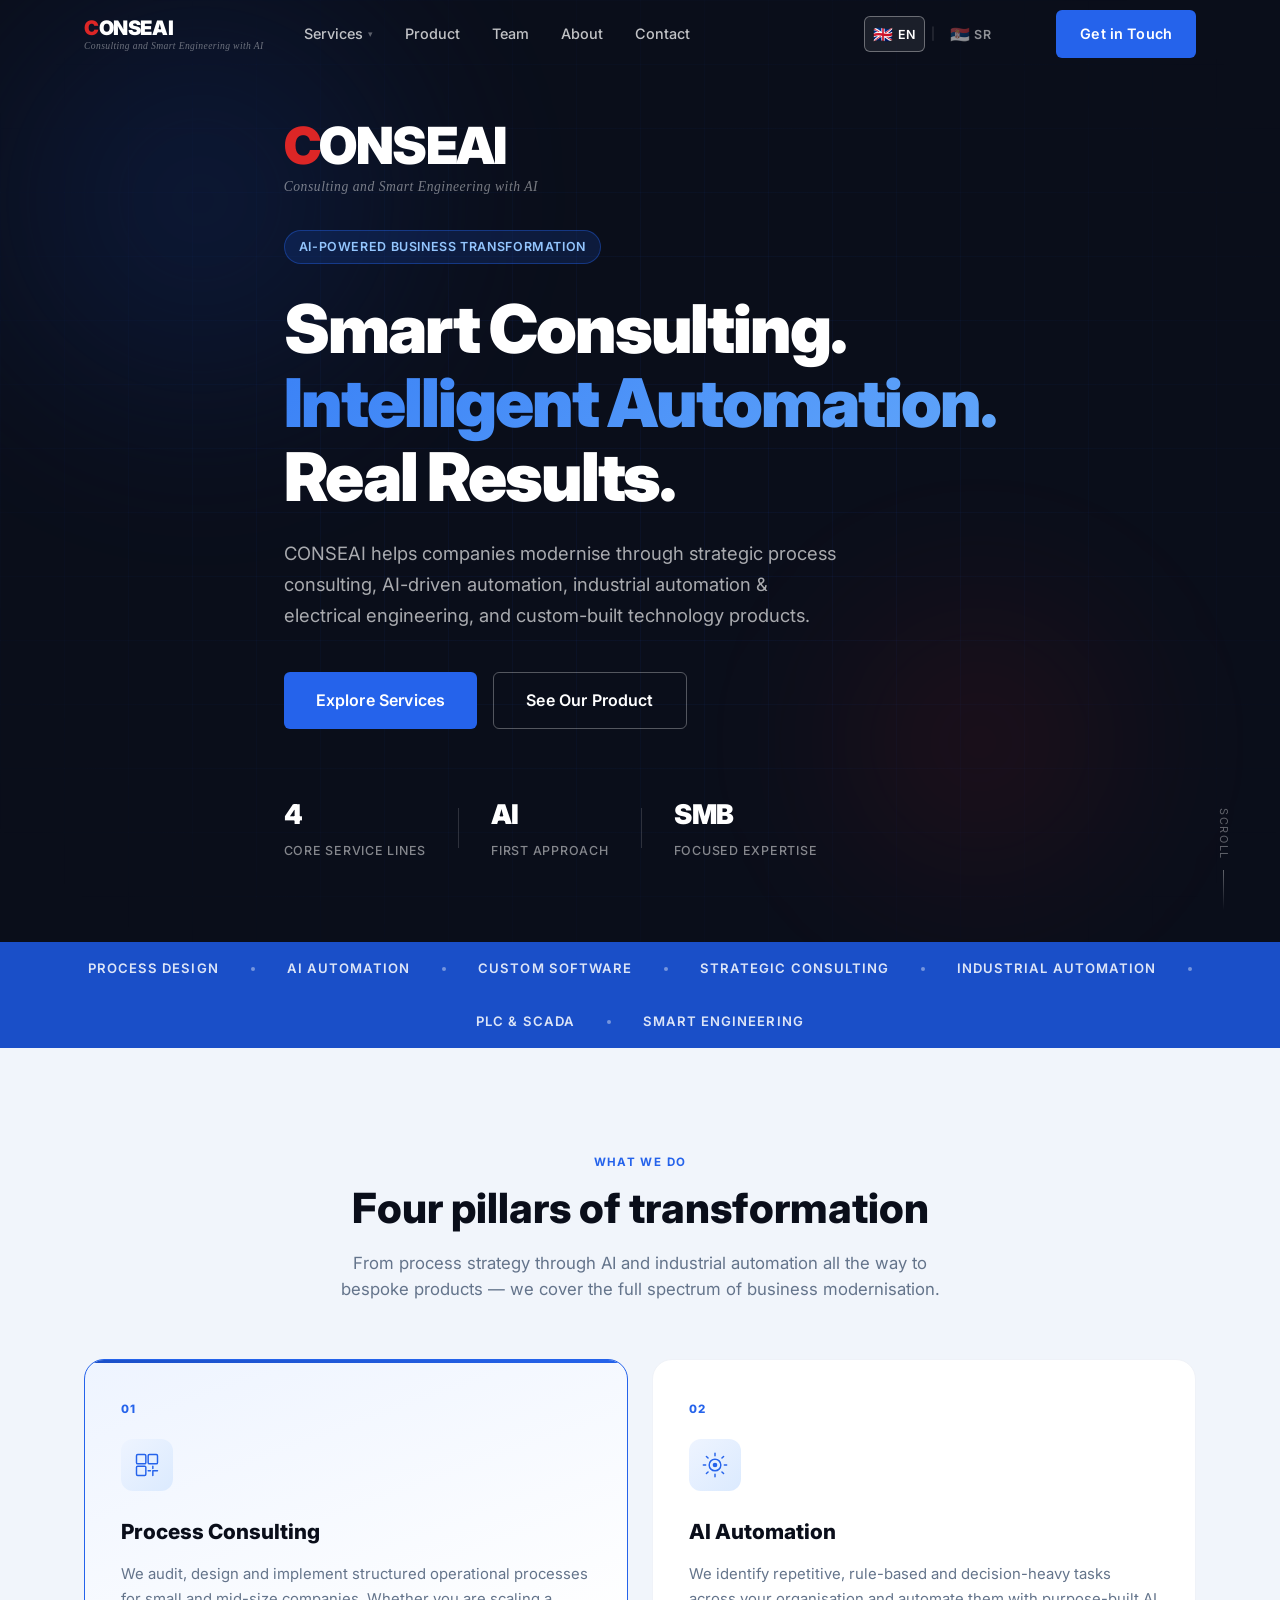
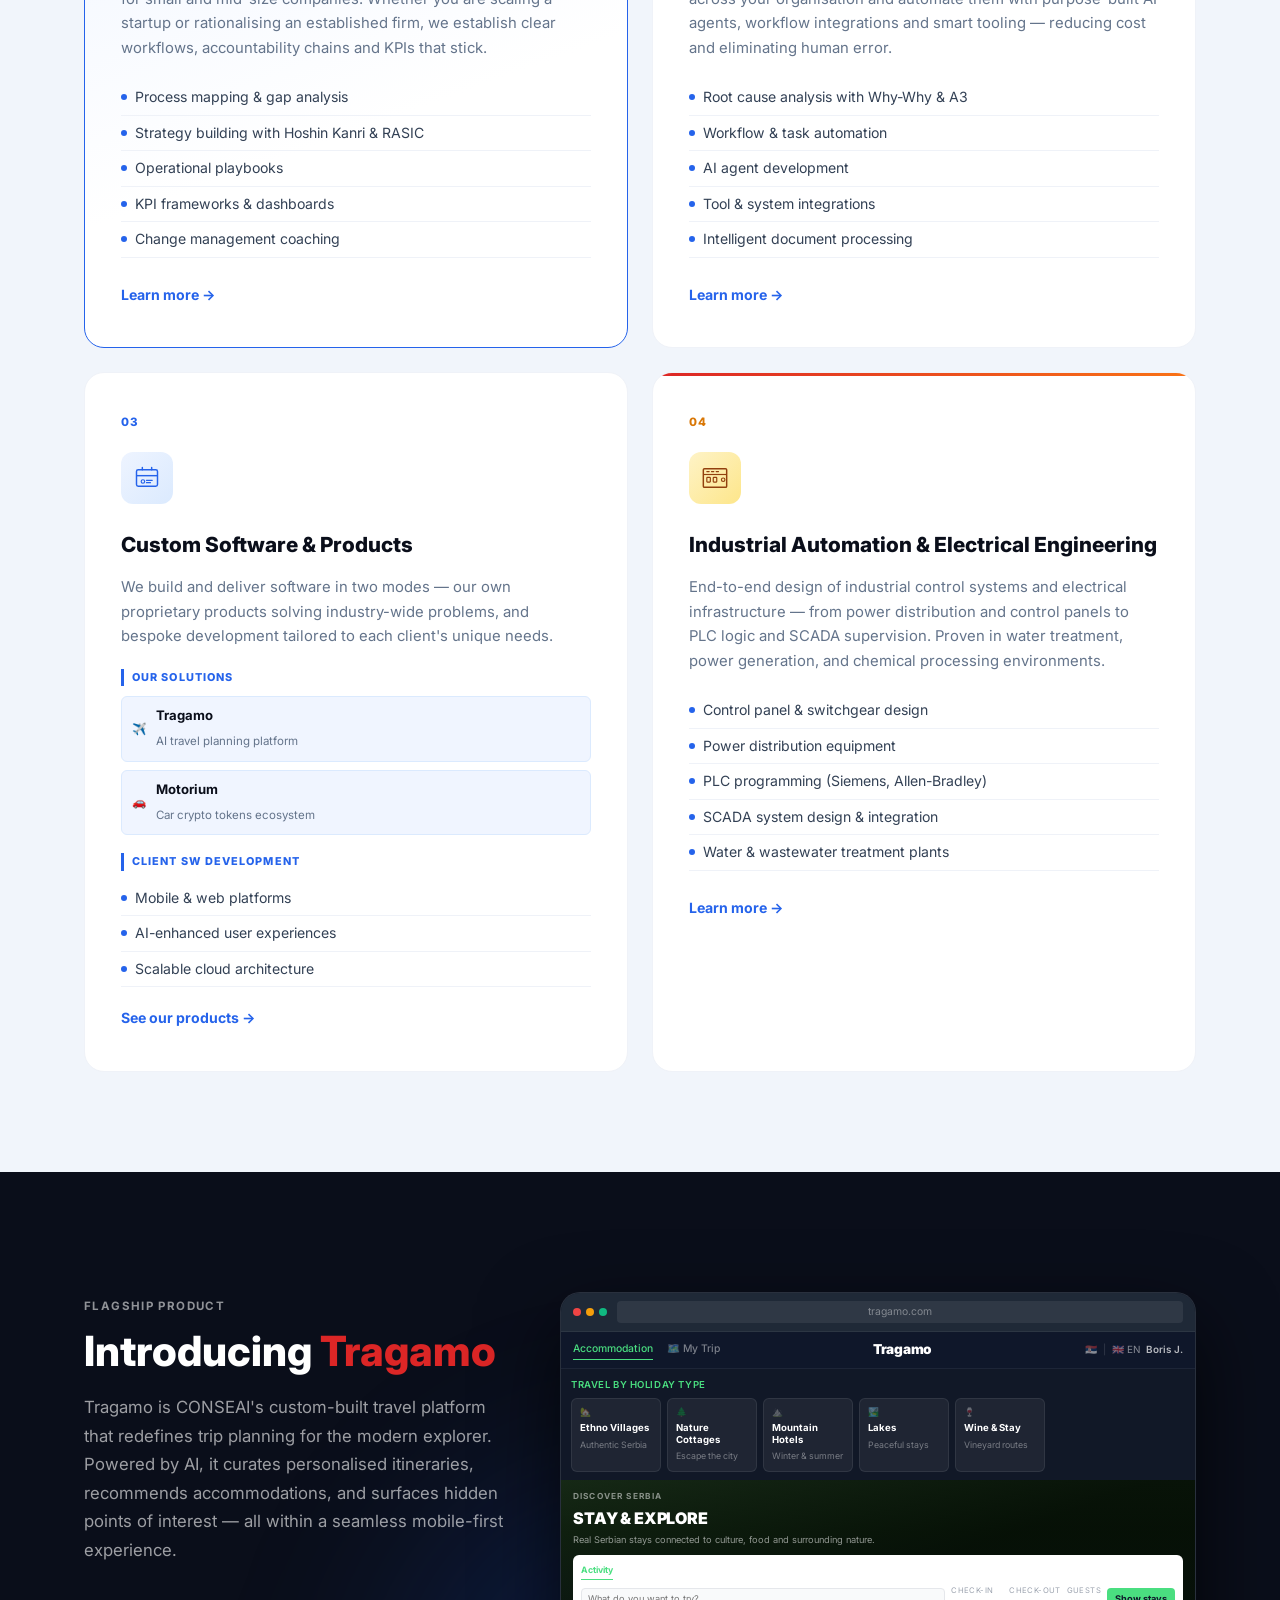
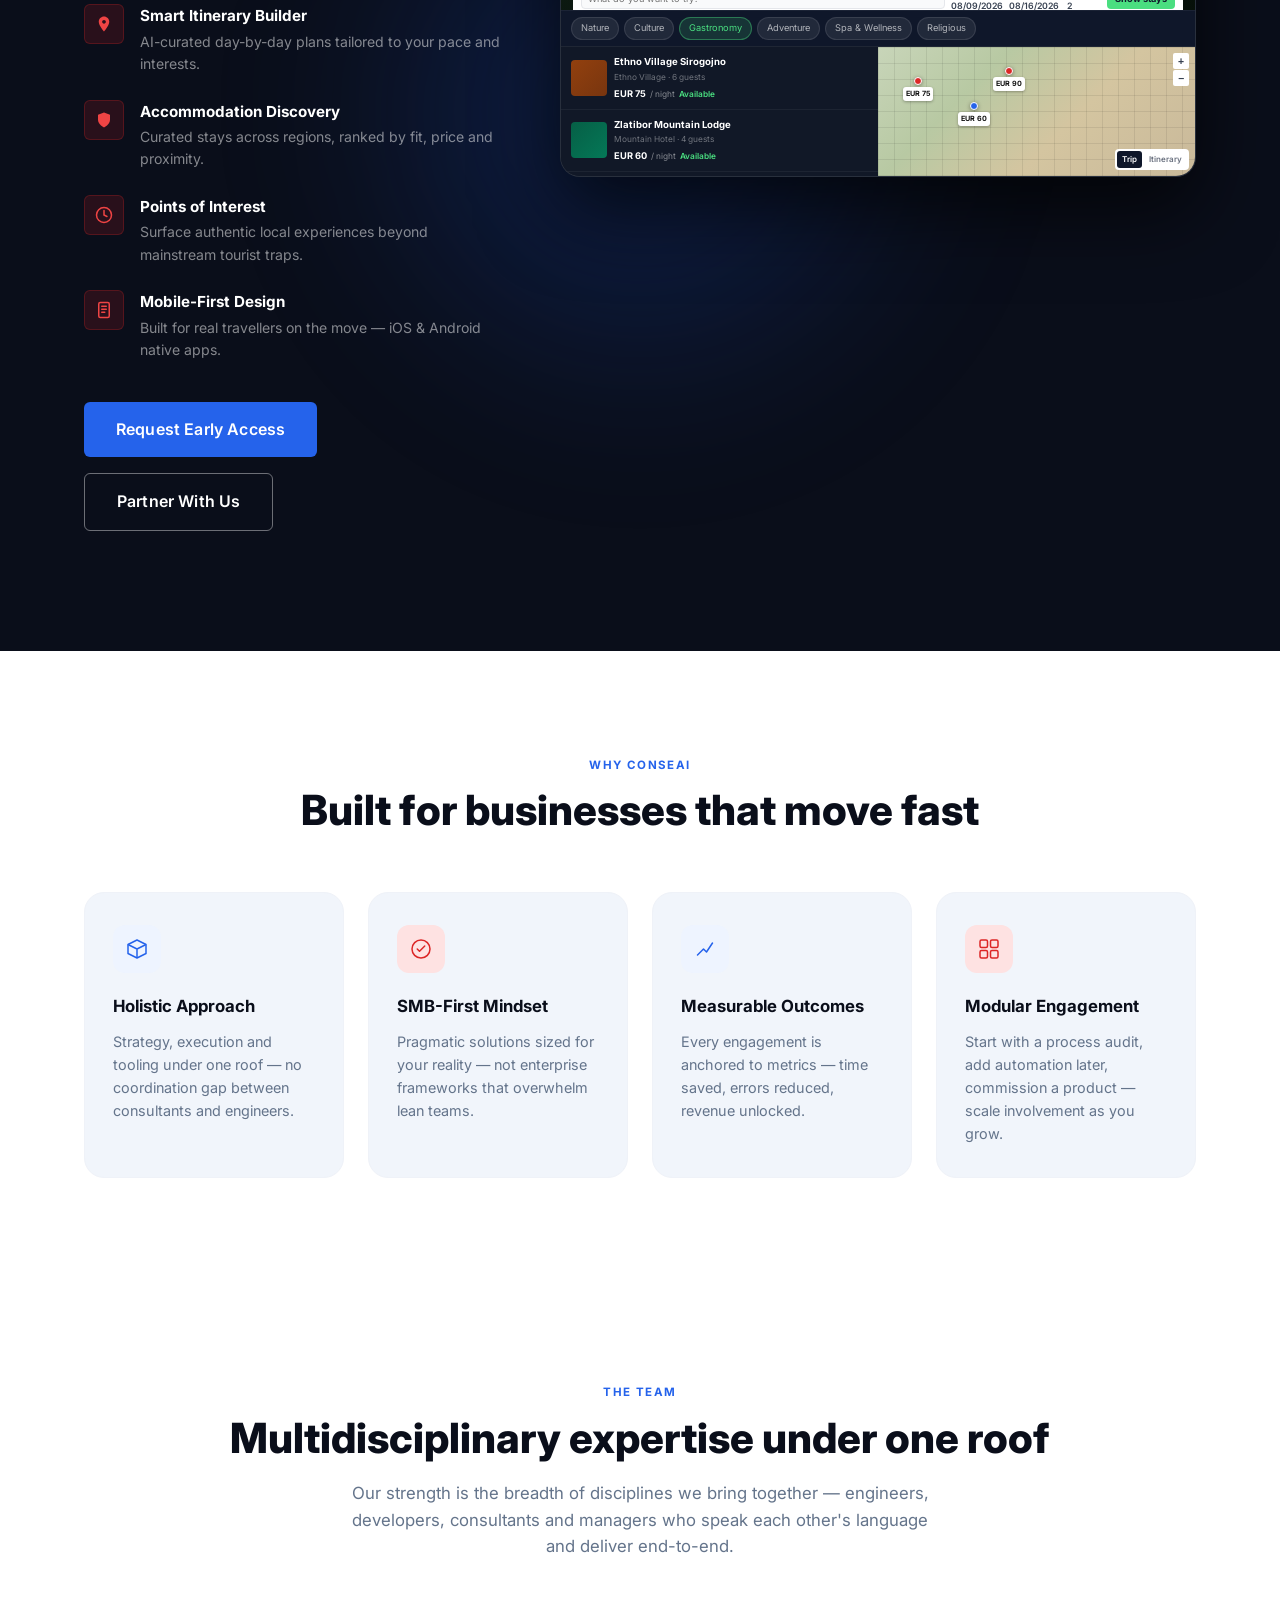
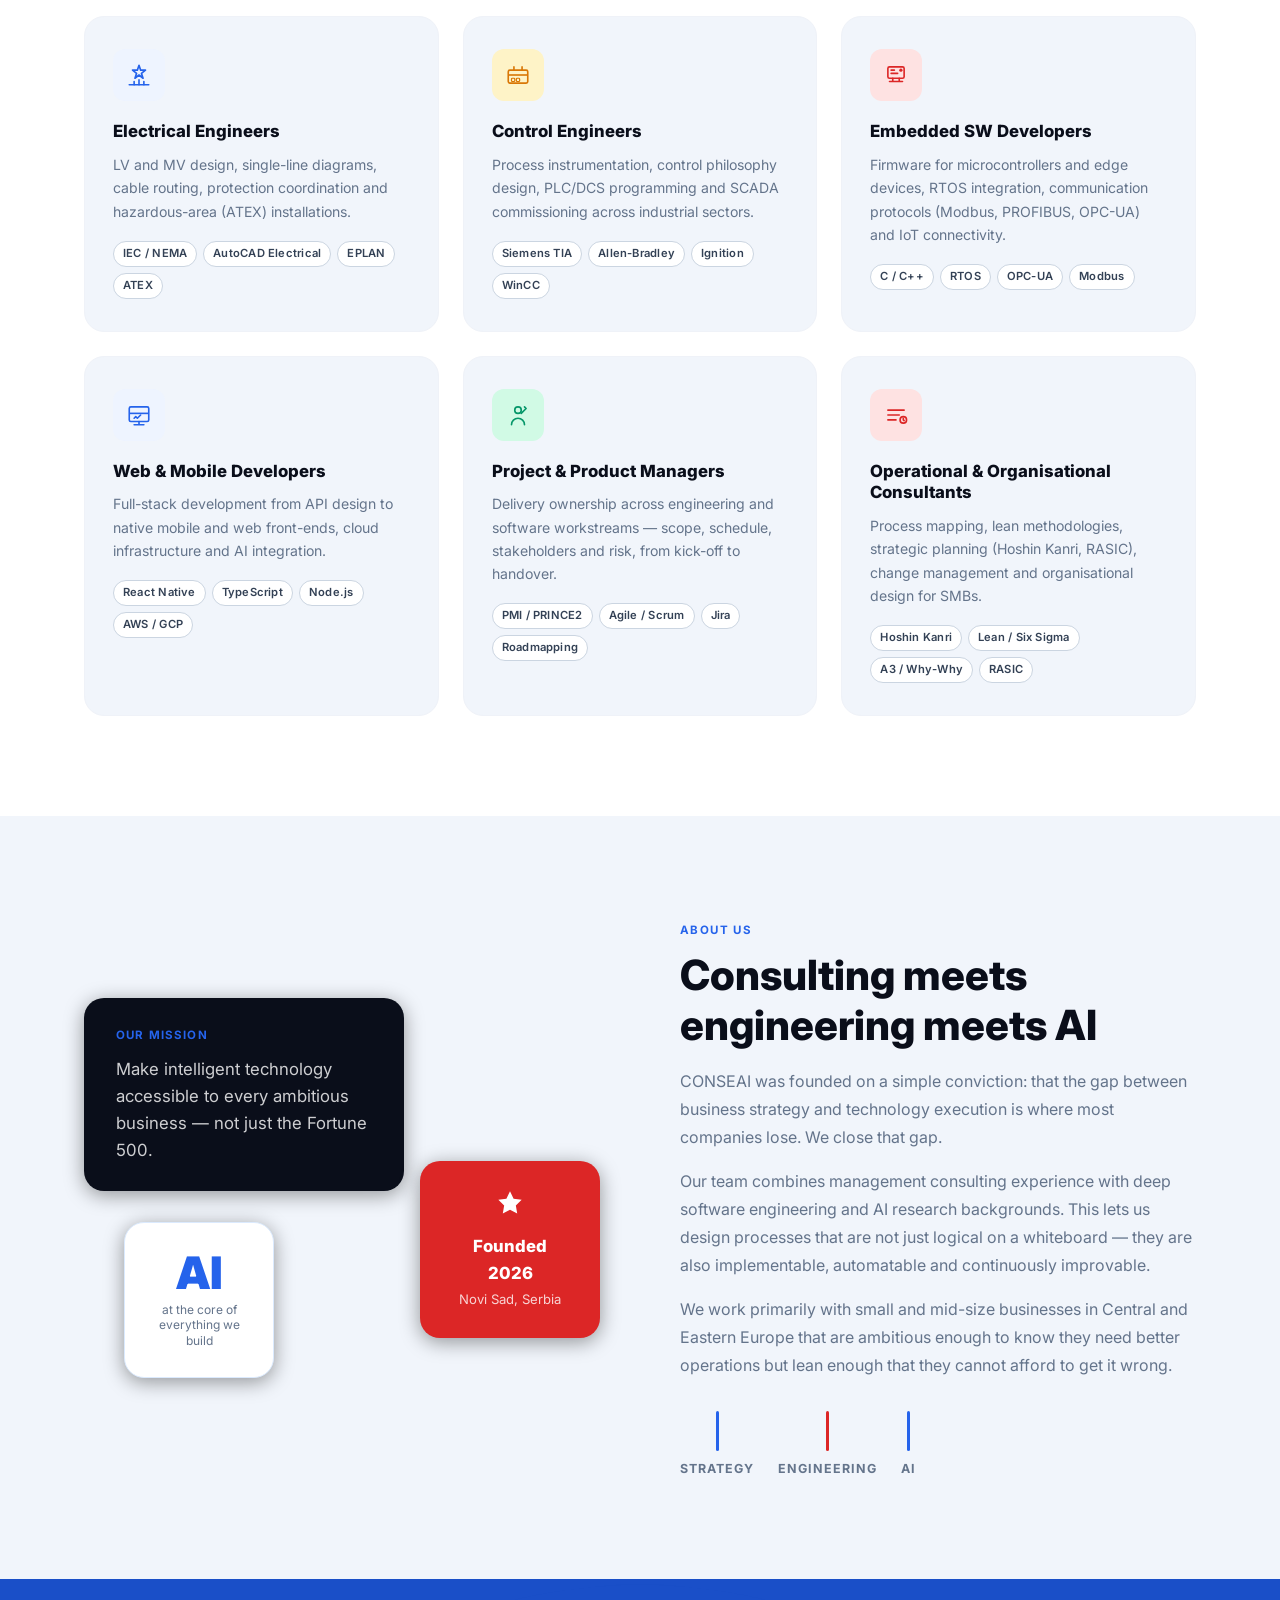
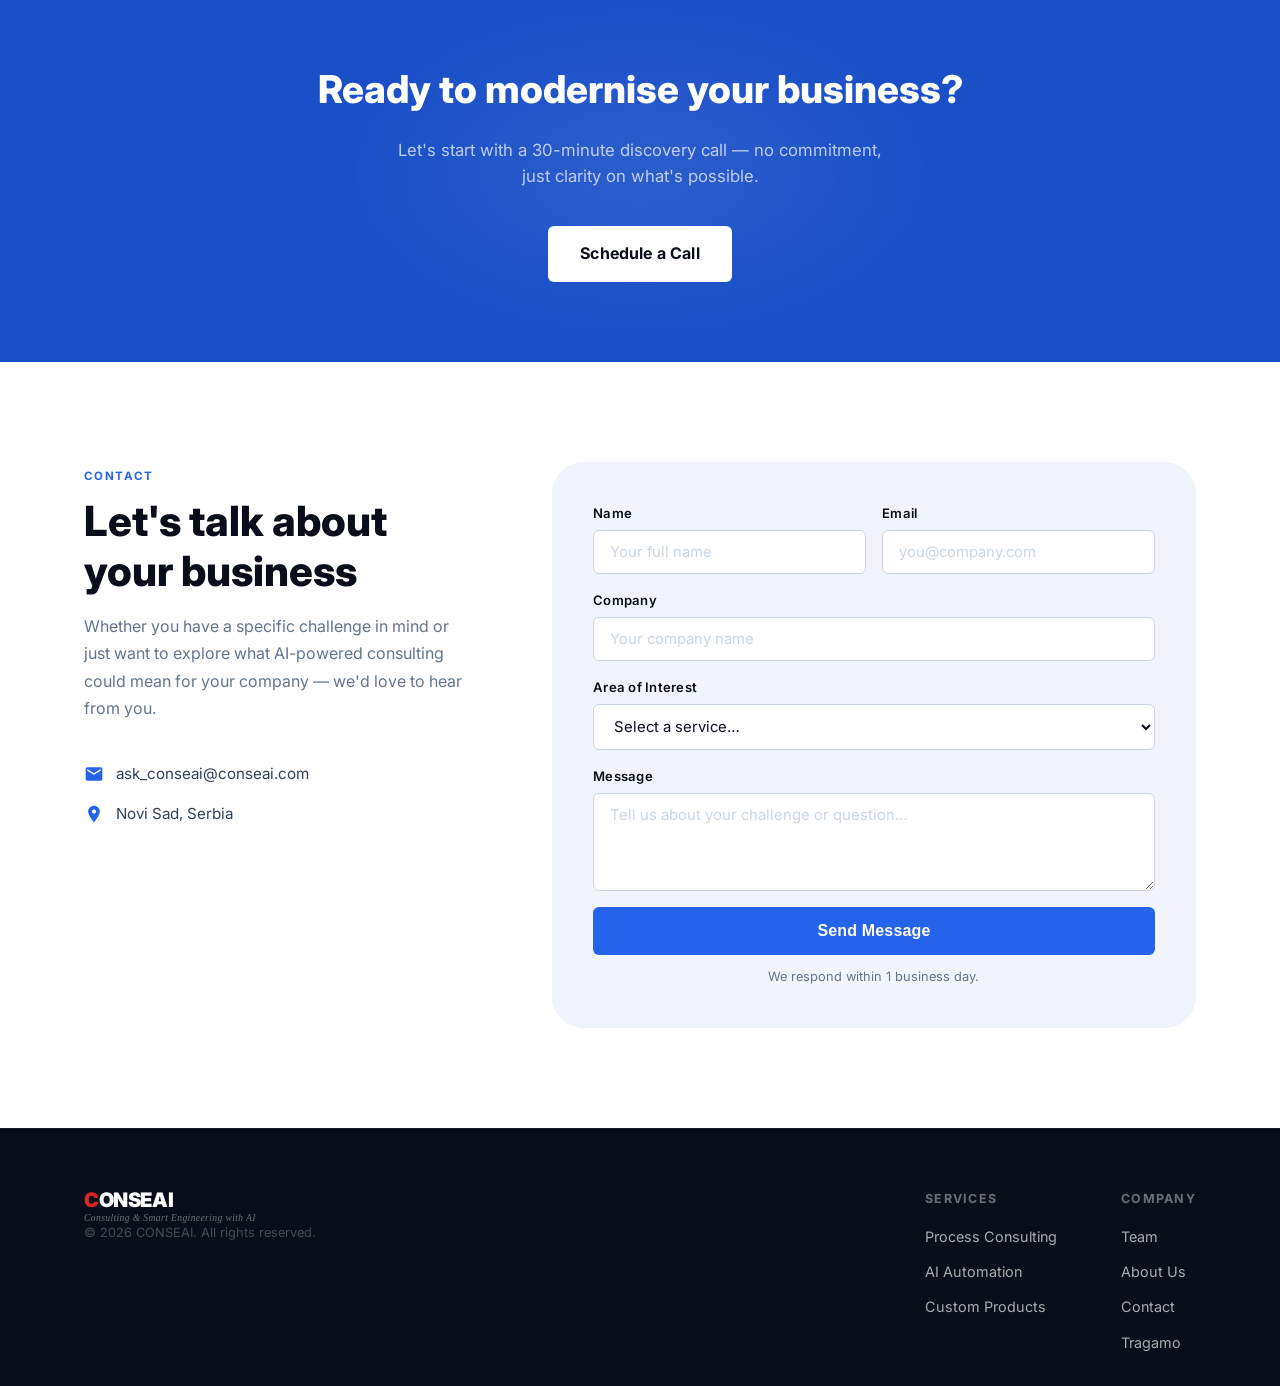
==== commit 99372ca0: "Add pillar pages: industrial, custom software, process consulting" ====
--- a/index.html
+++ b/index.html
@@ -19,7 +19,18 @@
         <span class="nav__logo-sub" data-en="Consulting and Smart Engineering with AI" data-sr="Savetovanje i Pametno Inženjerstvo sa AI">Consulting and Smart Engineering with AI</span>
       </a>
       <ul class="nav__links" id="navLinks">
-        <li><a href="#services" data-en="Services" data-sr="Usluge">Services</a></li>
+        <li>
+          <a href="#services" class="nav__dropdown-trigger" data-en="Services" data-sr="Usluge">
+            Services <span class="nav__dropdown-arrow" aria-hidden="true">▾</span>
+          </a>
+          <div class="nav__dropdown">
+            <a href="process-consulting.html" class="nav__dropdown-item" data-en="Process Consulting" data-sr="Procesno Savetovanje"><span class="nav__dropdown-num">01</span> Process Consulting</a>
+            <a href="#services" class="nav__dropdown-item" data-en="AI Automation" data-sr="AI Automatizacija"><span class="nav__dropdown-num">02</span> AI Automation</a>
+            <a href="custom-software.html" class="nav__dropdown-item" data-en="Custom Software &amp; Products" data-sr="Prilagođeni Softver i Proizvodi"><span class="nav__dropdown-num">03</span> Custom Software &amp; Products</a>
+            <div class="nav__dropdown-sep"></div>
+            <a href="industrial.html" class="nav__dropdown-item nav__dropdown-item--highlight" data-en="Industrial Automation &amp; Electrical Eng." data-sr="Industrijska Automatizacija i Elektrotehnika"><span class="nav__dropdown-num">04</span> Industrial Automation &amp; Electrical Eng.</a>
+          </div>
+        </li>
         <li><a href="#product" data-en="Product" data-sr="Proizvod">Product</a></li>
         <li><a href="#team" data-en="Team" data-sr="Tim">Team</a></li>
         <li><a href="#about" data-en="About" data-sr="O nama">About</a></li>
@@ -145,7 +156,7 @@
             <li data-en="KPI frameworks &amp; dashboards" data-sr="KPI okviri i kontrolne table">KPI frameworks &amp; dashboards</li>
             <li data-en="Change management coaching" data-sr="Koučing za upravljanje promenama">Change management coaching</li>
           </ul>
-          <a href="#contact" class="service-card__link" data-en="Learn more →" data-sr="Saznajte više →">Learn more →</a>
+          <a href="process-consulting.html" class="service-card__link" data-en="Learn more →" data-sr="Saznajte više →">Learn more →</a>
         </div>
 
         <div class="service-card">
@@ -219,7 +230,7 @@
               <li data-en="Scalable cloud architecture" data-sr="Skalabilna cloud arhitektura">Scalable cloud architecture</li>
             </ul>
           </div>
-          <a href="#product" class="service-card__link" data-en="See our products →" data-sr="Pogledajte naše proizvode →">See our products →</a>
+          <a href="custom-software.html" class="service-card__link" data-en="See our products →" data-sr="Pogledajte naše proizvode →">See our products →</a>
         </div>
 
         <div class="service-card service-card--industrial">
@@ -247,113 +258,9 @@
             <li data-en="SCADA system design &amp; integration" data-sr="Projektovanje i integracija SCADA sistema">SCADA system design &amp; integration</li>
             <li data-en="Water &amp; wastewater treatment plants" data-sr="Postrojenja za prečišćavanje vode i otpadnih voda">Water &amp; wastewater treatment plants</li>
           </ul>
-          <a href="#industrial" class="service-card__link" data-en="Learn more →" data-sr="Saznajte više →">Learn more →</a>
-        </div>
-
-      </div>
-    </div>
-  </section>
-
-  <!-- ── Industrial Engineering Section ── -->
-  <section class="industrial" id="industrial">
-    <div class="industrial__bg">
-      <div class="industrial__glow"></div>
-      <div class="industrial__grid"></div>
-    </div>
-    <div class="container industrial__inner">
-      <div class="section-header" style="text-align:left; margin-bottom:48px;">
-        <span class="section-label section-label--light" data-en="Industrial Expertise" data-sr="Industrijska Ekspertiza">Industrial Expertise</span>
-        <h2 class="section-title section-title--light" data-en="Engineering for critical infrastructure" data-sr="Inženjerstvo za kritičnu infrastrukturu">Engineering for critical<br/>infrastructure</h2>
-        <p class="section-sub" style="color:rgba(255,255,255,.6);" data-en="We design and integrate electrical and automation systems for facilities where reliability is not optional — water treatment plants, small power stations, and chemical production environments." data-sr="Projektujemo i integrišemo električne i automatizacijske sisteme za postrojenja gde pouzdanost nije opcija — postrojenja za prečišćavanje vode, male elektrane i hemijsku industriju.">
-          We design and integrate electrical and automation systems for facilities where reliability is not optional
-          — water treatment plants, small power stations, and chemical production environments.
-        </p>
-      </div>
-
-      <div class="industrial__layout">
-        <!-- Capabilities column -->
-        <div class="industrial__capabilities">
-          <div class="industrial__cap-group">
-            <div class="industrial__cap-title" data-en="Electrical Systems" data-sr="Električni Sistemi">Electrical Systems</div>
-            <div class="industrial__cap-items">
-              <div class="industrial__cap-item">
-                <div class="industrial__cap-icon">
-                  <svg viewBox="0 0 24 24" fill="none"><rect x="3" y="5" width="18" height="14" rx="2" stroke="currentColor" stroke-width="2"/><path d="M7 9h10M7 12h6" stroke="currentColor" stroke-width="2" stroke-linecap="round"/></svg>
-                </div>
-                <div>
-                  <strong data-en="Control Panels" data-sr="Upravljačke Table">Control Panels</strong>
-                  <p data-en="Custom MCC, LV and MV panels designed to IEC standards." data-sr="Prilagođene MCC, NN i SN table projektovane po IEC standardima.">Custom MCC, LV and MV panels designed to IEC standards.</p>
-                </div>
-              </div>
-              <div class="industrial__cap-item">
-                <div class="industrial__cap-icon">
-                  <svg viewBox="0 0 24 24" fill="none"><path d="M13 2L3 14h9l-1 8 10-12h-9l1-8z" stroke="currentColor" stroke-width="2" stroke-linejoin="round"/></svg>
-                </div>
-                <div>
-                  <strong data-en="Switchgear &amp; Power Distribution" data-sr="Rasklopna Oprema i Distribucija Energije">Switchgear &amp; Power Distribution</strong>
-                  <p data-en="Single-line diagram design, busbar systems and protection coordination." data-sr="Projektovanje jednopolnih shema, sabirničkih sistema i koordinacije zaštite.">Single-line diagram design, busbar systems and protection coordination.</p>
-                </div>
-              </div>
-            </div>
-          </div>
-
-          <div class="industrial__cap-group">
-            <div class="industrial__cap-title" data-en="Automation &amp; Control" data-sr="Automatizacija i Upravljanje">Automation &amp; Control</div>
-            <div class="industrial__cap-items">
-              <div class="industrial__cap-item">
-                <div class="industrial__cap-icon">
-                  <svg viewBox="0 0 24 24" fill="none"><rect x="2" y="7" width="20" height="10" rx="2" stroke="currentColor" stroke-width="2"/><path d="M6 11h2v2H6zM10 11h2v2h-2zM14 11h4" stroke="currentColor" stroke-width="2" stroke-linecap="round"/></svg>
-                </div>
-                <div>
-                  <strong data-en="PLC Programming" data-sr="PLC Programiranje">PLC Programming</strong>
-                  <p data-en="Siemens S7/TIA Portal, Allen-Bradley Studio 5000, IEC 61131-3 structured code." data-sr="Siemens S7/TIA Portal, Allen-Bradley Studio 5000, IEC 61131-3 strukturirani kod.">Siemens S7/TIA Portal, Allen-Bradley Studio 5000, IEC 61131-3 structured code.</p>
-                </div>
-              </div>
-              <div class="industrial__cap-item">
-                <div class="industrial__cap-icon">
-                  <svg viewBox="0 0 24 24" fill="none"><rect x="3" y="3" width="18" height="18" rx="2" stroke="currentColor" stroke-width="2"/><path d="M3 9h18M9 21V9" stroke="currentColor" stroke-width="2"/></svg>
-                </div>
-                <div>
-                  <strong data-en="SCADA System Design" data-sr="Projektovanje SCADA Sistema">SCADA System Design</strong>
-                  <p data-en="Wonderware, Ignition, and WinCC-based supervisory systems with historian and alarming." data-sr="Nadzorni sistemi bazirani na Wonderware, Ignition i WinCC sa historizatorom i alarmiranjem.">Wonderware, Ignition, and WinCC-based supervisory systems with historian and alarming.</p>
-                </div>
-              </div>
-            </div>
-          </div>
-        </div>
-
-        <!-- Industries column -->
-        <div class="industrial__industries">
-          <div class="industrial__industries-label" data-en="Industries we serve" data-sr="Industrije kojima služimo">Industries we serve</div>
-          <div class="industrial__industry-cards">
-            <div class="industrial__ind-card">
-              <div class="industrial__ind-icon">💧</div>
-              <div>
-                <strong data-en="Water &amp; Wastewater Treatment" data-sr="Prečišćavanje Vode i Otpadnih Voda">Water &amp; Wastewater Treatment</strong>
-                <p data-en="Pumping stations, filtration control, dosing systems and telemetry for municipal and industrial water facilities." data-sr="Pumpne stanice, upravljanje filtracijom, sistemi doziranja i telemetrija za komunalna i industrijska vodna postrojenja.">Pumping stations, filtration control, dosing systems and telemetry for municipal and industrial water facilities.</p>
-              </div>
-            </div>
-            <div class="industrial__ind-card">
-              <div class="industrial__ind-icon">⚡</div>
-              <div>
-                <strong data-en="Small Electrical Power Plants" data-sr="Male Elektrane">Small Electrical Power Plants</strong>
-                <p data-en="Generator control, synchronisation panels, protection relays and grid-tie automation for small hydro, solar and CHP plants." data-sr="Upravljanje generatorima, sinhronizacioni paneli, zaštitni releji i automatizacija priključenja na mrežu za male hidro, solarne i kogeneracijske elektrane.">Generator control, synchronisation panels, protection relays and grid-tie automation for small hydro, solar and CHP plants.</p>
-              </div>
-            </div>
-            <div class="industrial__ind-card">
-              <div class="industrial__ind-icon">🧪</div>
-              <div>
-                <strong data-en="Chemical Production Plants" data-sr="Postrojenja Hemijske Industrije">Chemical Production Plants</strong>
-                <p data-en="Batch and continuous process automation, safety interlock systems (SIL), and hazardous-area electrical design." data-sr="Šaržna i kontinualna automatizacija procesa, sigurnosni blokadni sistemi (SIL) i električni projekti za eksplozivne zone.">Batch and continuous process automation, safety interlock systems (SIL), and hazardous-area electrical design.</p>
-              </div>
-            </div>
-          </div>
-        </div>
-      </div>
-
-      <div class="industrial__cta">
-        <a href="#contact" class="btn btn--red btn--lg" data-en="Discuss Your Project" data-sr="Razgovarajmo o Projektu">Discuss Your Project</a>
-        <a href="#contact" class="btn btn--ghost-light btn--lg" data-en="Request Engineering Consultation" data-sr="Zatražite Inženjerski Konsalting">Request Engineering Consultation</a>
+          <a href="industrial.html" class="service-card__link" data-en="Learn more →" data-sr="Saznajte više →">Learn more →</a>
+        </div>
+
       </div>
     </div>
   </section>
@@ -868,7 +775,7 @@
       <div class="footer__links">
         <div class="footer__col">
           <h5 data-en="Services" data-sr="Usluge">Services</h5>
-          <a href="#services" data-en="Process Consulting" data-sr="Procesno Savetovanje">Process Consulting</a>
+          <a href="process-consulting.html" data-en="Process Consulting" data-sr="Procesno Savetovanje">Process Consulting</a>
           <a href="#services" data-en="AI Automation" data-sr="AI Automatizacija">AI Automation</a>
           <a href="#services" data-en="Custom Products" data-sr="Prilagođeni Proizvodi">Custom Products</a>
         </div>
@@ -877,7 +784,7 @@
           <a href="#team" data-en="Team" data-sr="Tim">Team</a>
           <a href="#about" data-en="About Us" data-sr="O Nama">About Us</a>
           <a href="#contact" data-en="Contact" data-sr="Kontakt">Contact</a>
-          <a href="#product">Tragamo</a>
+          <a href="custom-software.html#tragamo">Tragamo</a>
         </div>
       </div>
     </div>
--- a/style.css
+++ b/style.css
@@ -215,6 +215,72 @@
 }
 .nav__links a:hover { color: var(--white); }
 .nav__cta { margin-left: 16px; }
+
+/* ── Nav dropdown (click-activated) ── */
+.nav__links li { position: relative; }
+.nav__dropdown-trigger {
+  display: inline-flex;
+  align-items: center;
+  gap: 5px;
+  cursor: pointer;
+  user-select: none;
+}
+.nav__dropdown-arrow {
+  font-size: 0.58rem;
+  opacity: 0.45;
+  transition: transform 0.25s, opacity 0.2s;
+  line-height: 1;
+}
+.nav__links li.open .nav__dropdown-arrow { transform: rotate(180deg); opacity: 1; }
+
+.nav__dropdown {
+  position: absolute;
+  top: calc(100% + 12px);
+  left: 0;
+  background: #111827;
+  border: 1px solid rgba(255,255,255,.1);
+  border-radius: 10px;
+  padding: 6px;
+  min-width: 290px;
+  opacity: 0;
+  pointer-events: none;
+  transform: translateY(-8px);
+  transition: opacity 0.2s, transform 0.2s;
+  z-index: 200;
+  box-shadow: 0 20px 48px rgba(0,0,0,.65), 0 0 0 0.5px rgba(255,255,255,.04);
+}
+.nav__links li.open .nav__dropdown {
+  opacity: 1;
+  pointer-events: auto;
+  transform: translateY(0);
+}
+.nav__dropdown-item {
+  display: flex !important;
+  align-items: center;
+  gap: 10px;
+  padding: 9px 12px !important;
+  border-radius: 7px;
+  font-size: 0.85rem !important;
+  font-weight: 500 !important;
+  color: rgba(255,255,255,.65) !important;
+  transition: background 0.12s, color 0.12s;
+  white-space: nowrap;
+}
+.nav__dropdown-item:hover {
+  background: rgba(255,255,255,.07);
+  color: var(--white) !important;
+}
+.nav__dropdown-item--highlight { color: #F59E0B !important; }
+.nav__dropdown-item--highlight:hover { background: rgba(245,158,11,.08); color: #FBBF24 !important; }
+.nav__dropdown-num {
+  font-size: 0.6rem;
+  font-weight: 700;
+  color: rgba(255,255,255,.2);
+  min-width: 16px;
+  font-variant-numeric: tabular-nums;
+}
+.nav__dropdown-item--highlight .nav__dropdown-num { color: rgba(245,158,11,.45); }
+.nav__dropdown-sep { height: 1px; background: rgba(255,255,255,.07); margin: 5px 8px; }
 .nav__burger {
   display: none;
   flex-direction: column;
@@ -1565,6 +1631,28 @@
   .team { padding: 60px 0; }
   .team__grid { grid-template-columns: 1fr; }
   .team__card { padding: 24px 20px; }
+  /* Nav dropdown — mobile */
+  .nav__dropdown {
+    position: static !important;
+    transform: none !important;
+    opacity: 0;
+    pointer-events: none;
+    max-height: 0;
+    overflow: hidden;
+    transition: max-height 0.3s ease, opacity 0.2s;
+    background: rgba(255,255,255,.04);
+    border: 1px solid rgba(255,255,255,.07);
+    border-radius: 8px;
+    margin-top: 8px;
+    padding: 4px;
+    box-shadow: none;
+    min-width: unset;
+    width: 240px;
+  }
+  .nav__dropdown::before { display: none; }
+  .nav__links li.open .nav__dropdown { opacity: 1; pointer-events: auto; max-height: 300px; }
+  .nav__dropdown-item { font-size: 1rem !important; white-space: normal; }
+
   /* Industrial */
   .industrial { padding: 60px 0; }
   .industrial__cta { flex-direction: column; gap: 12px; }
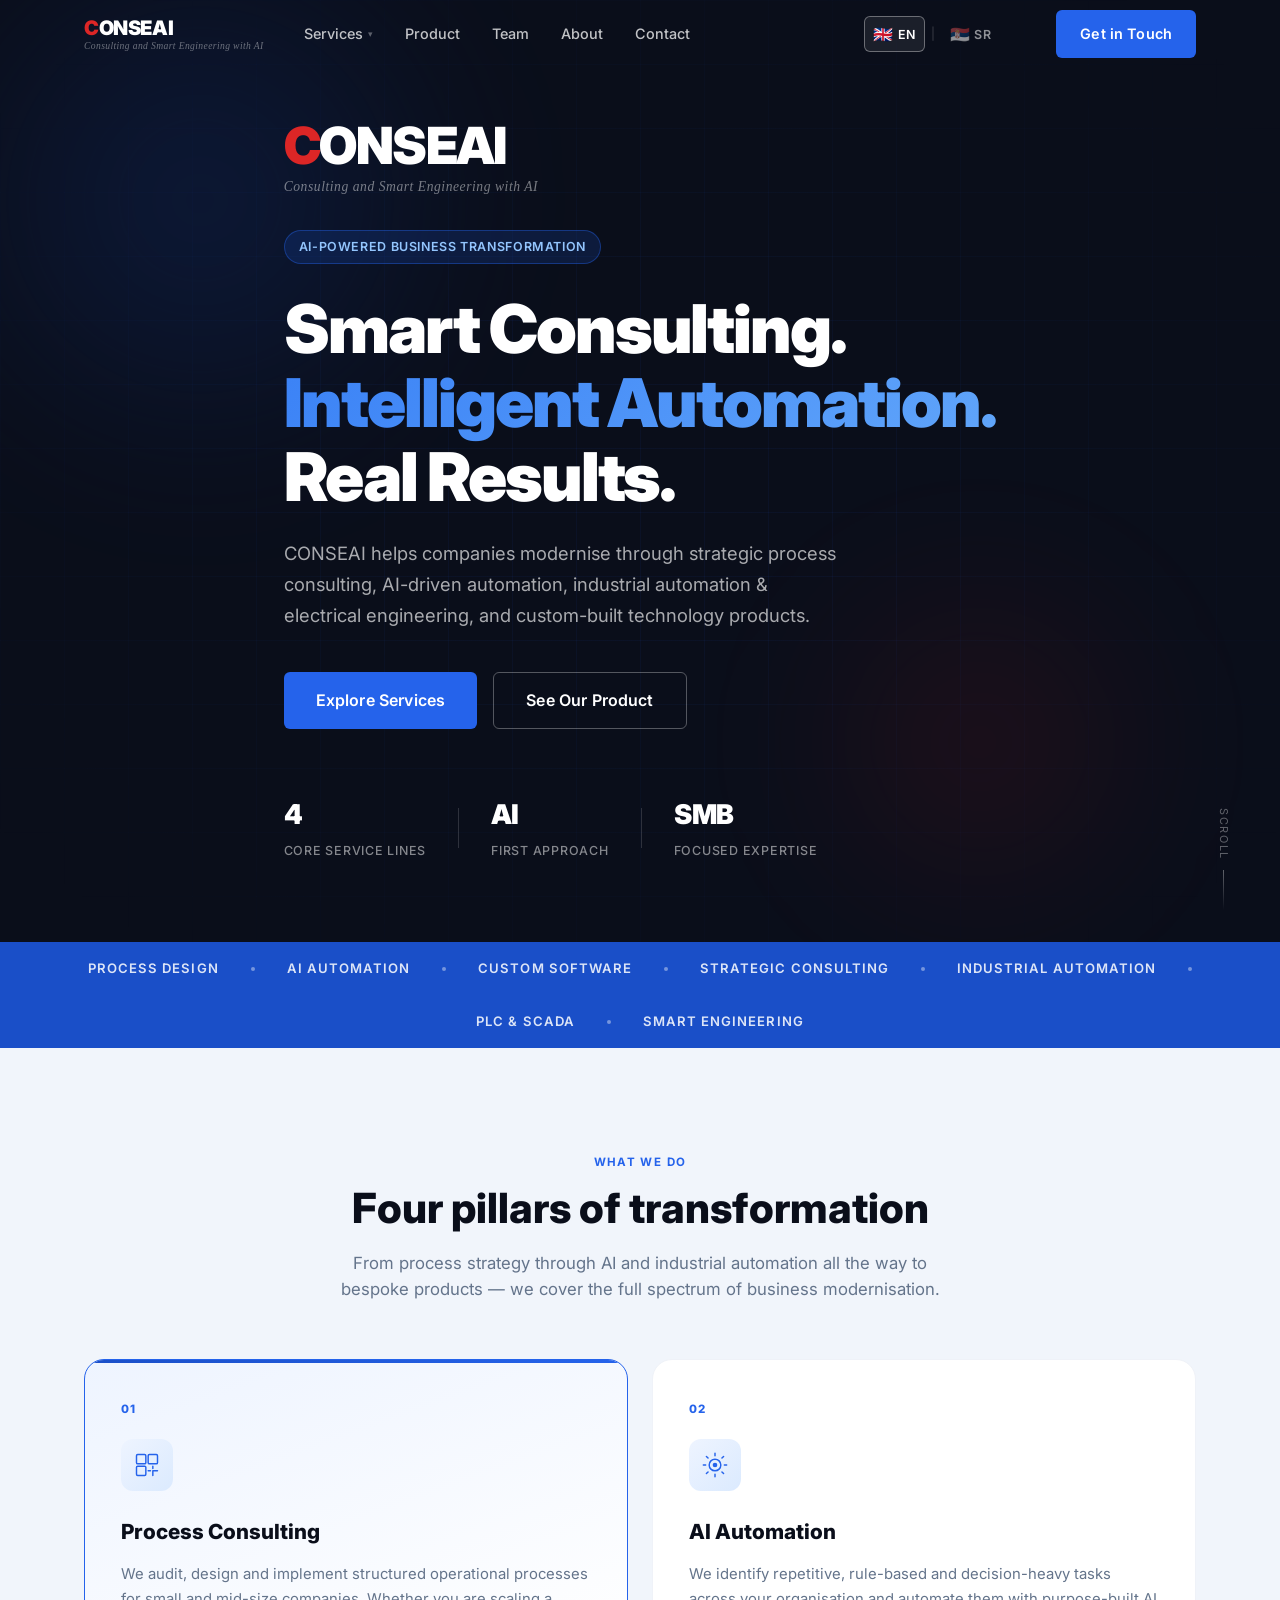
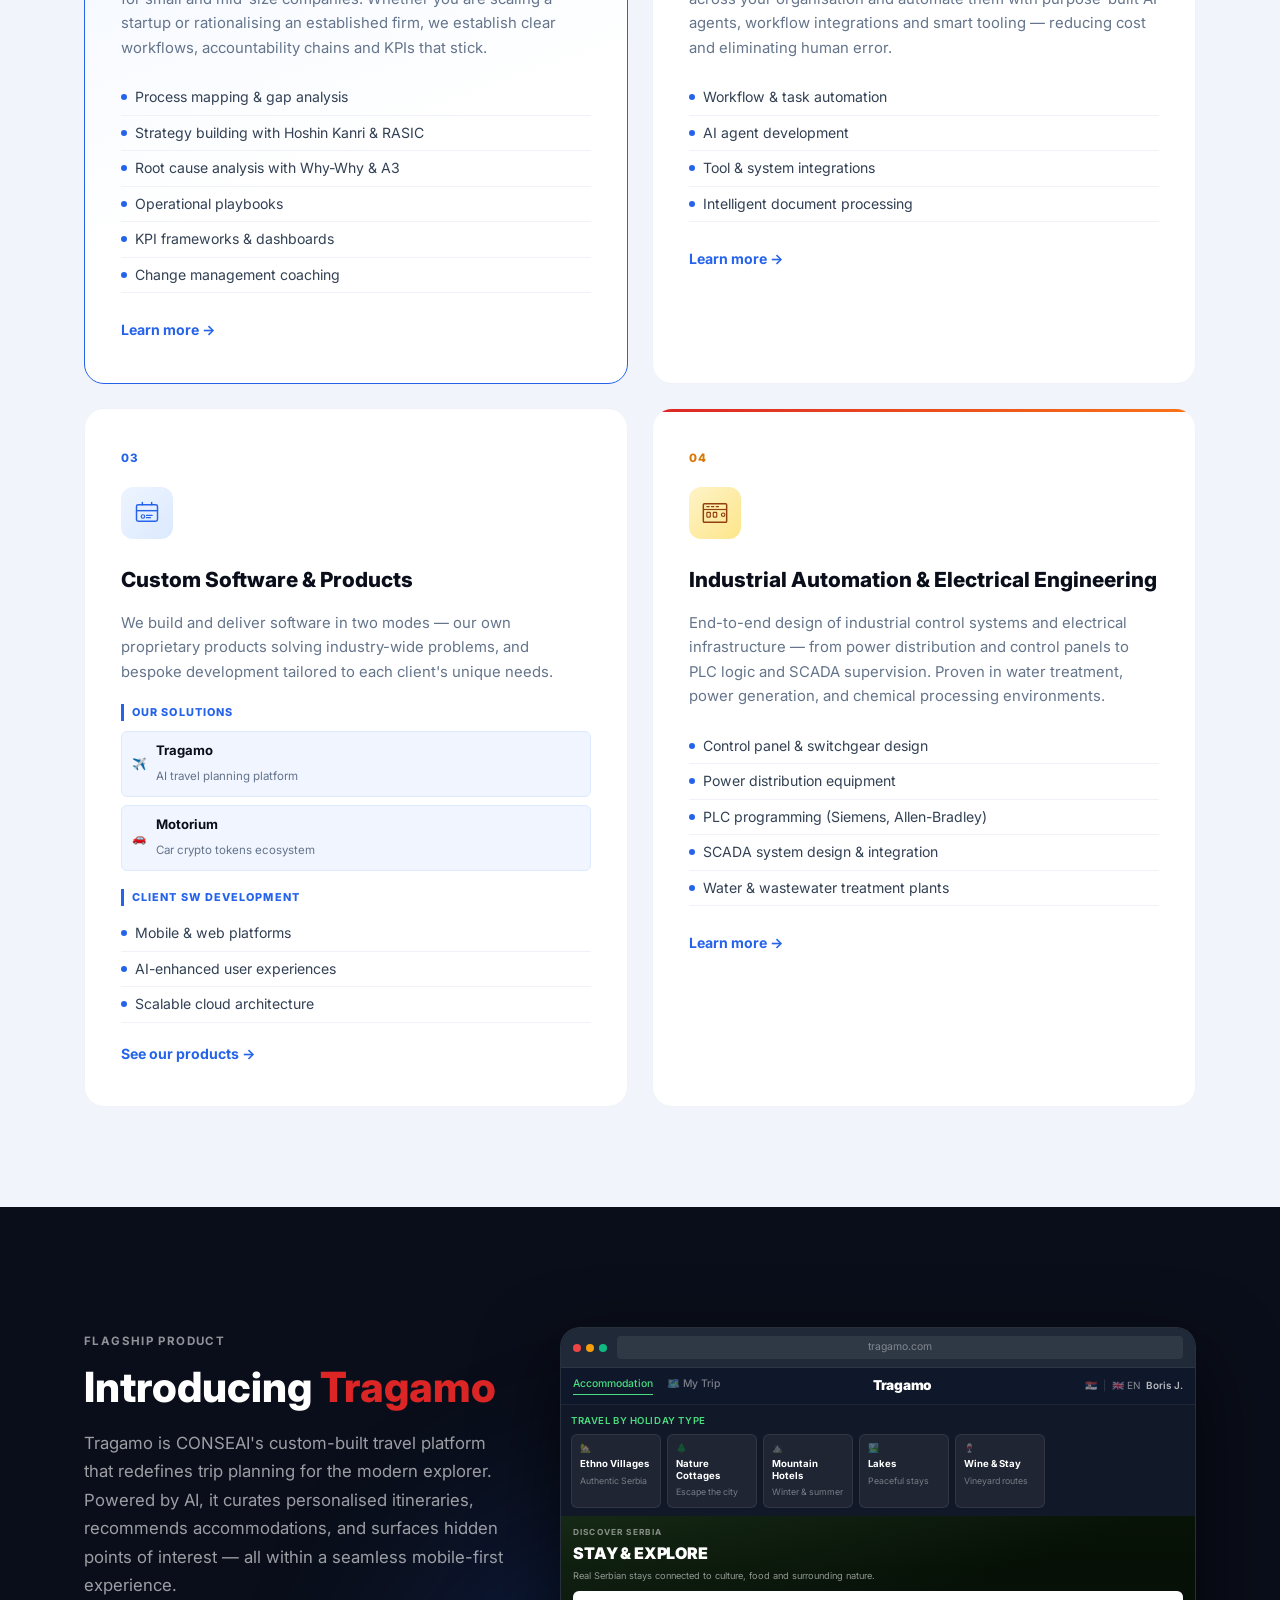
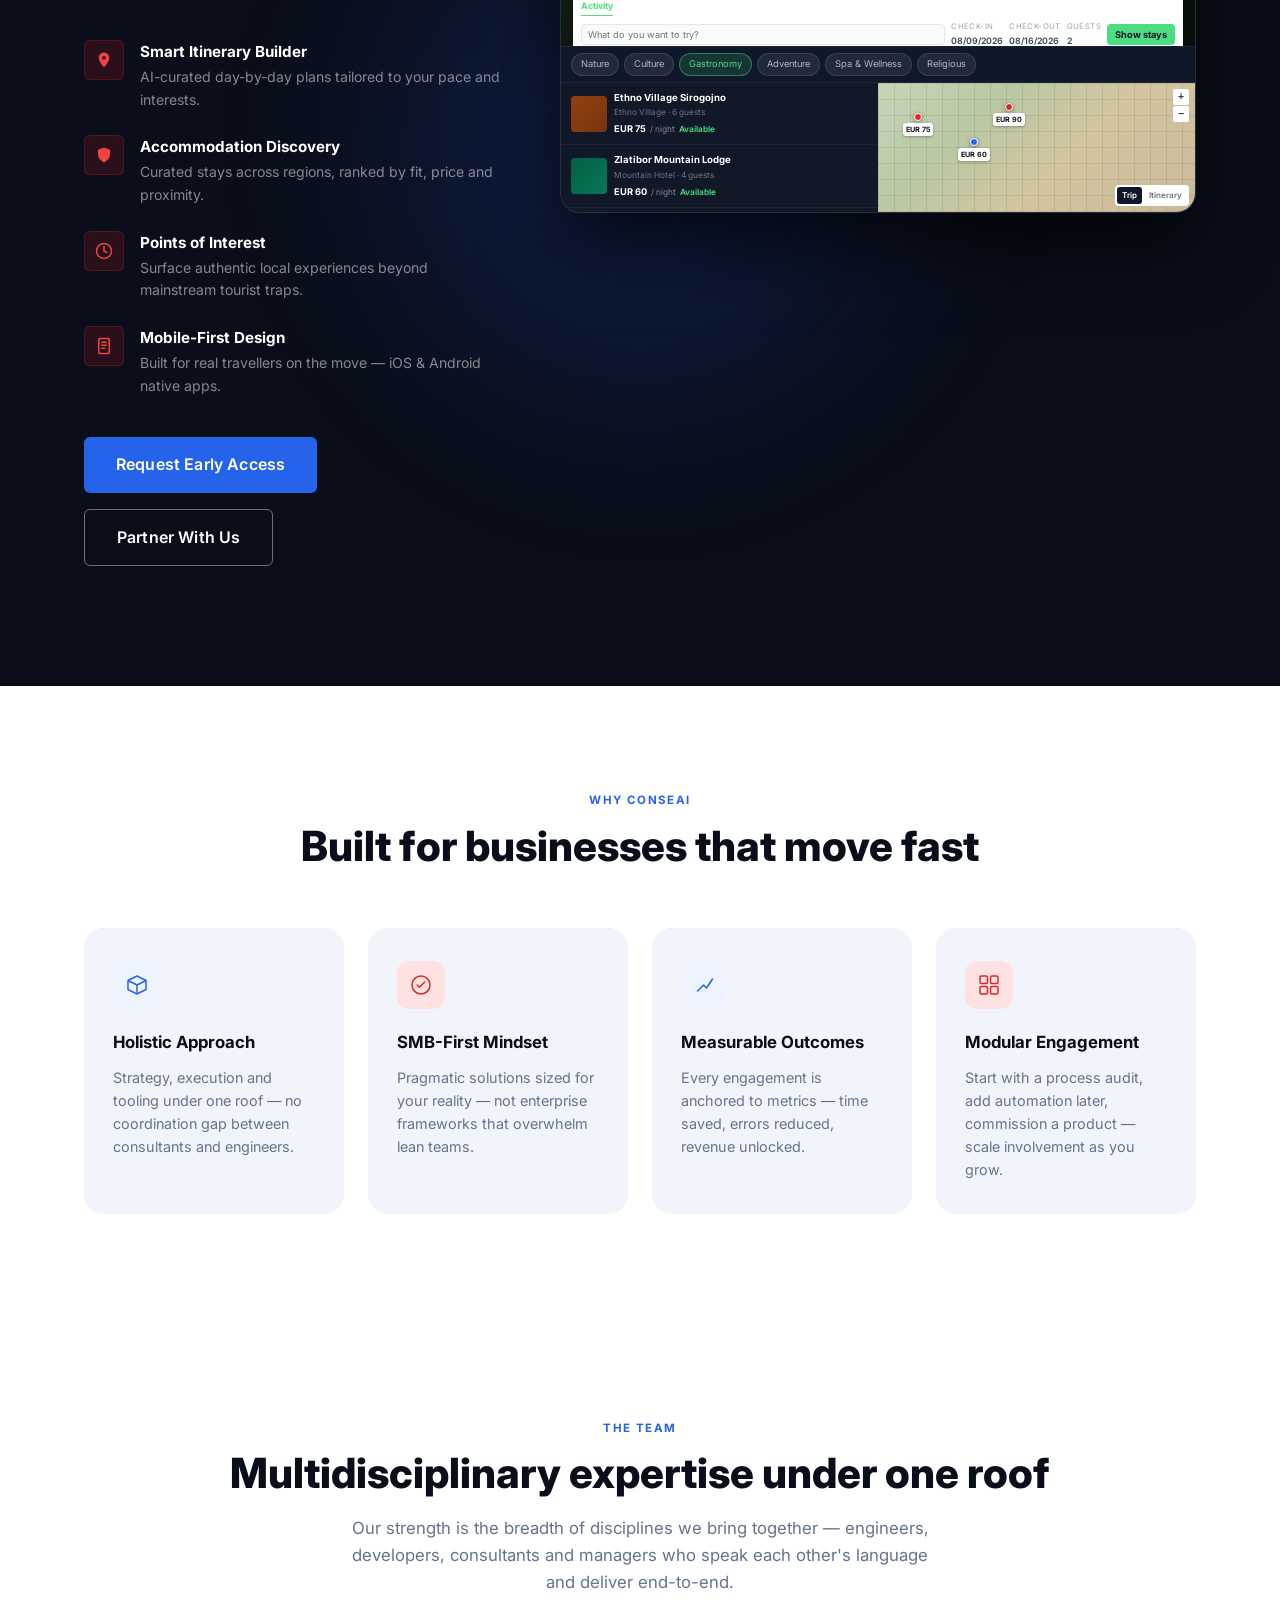
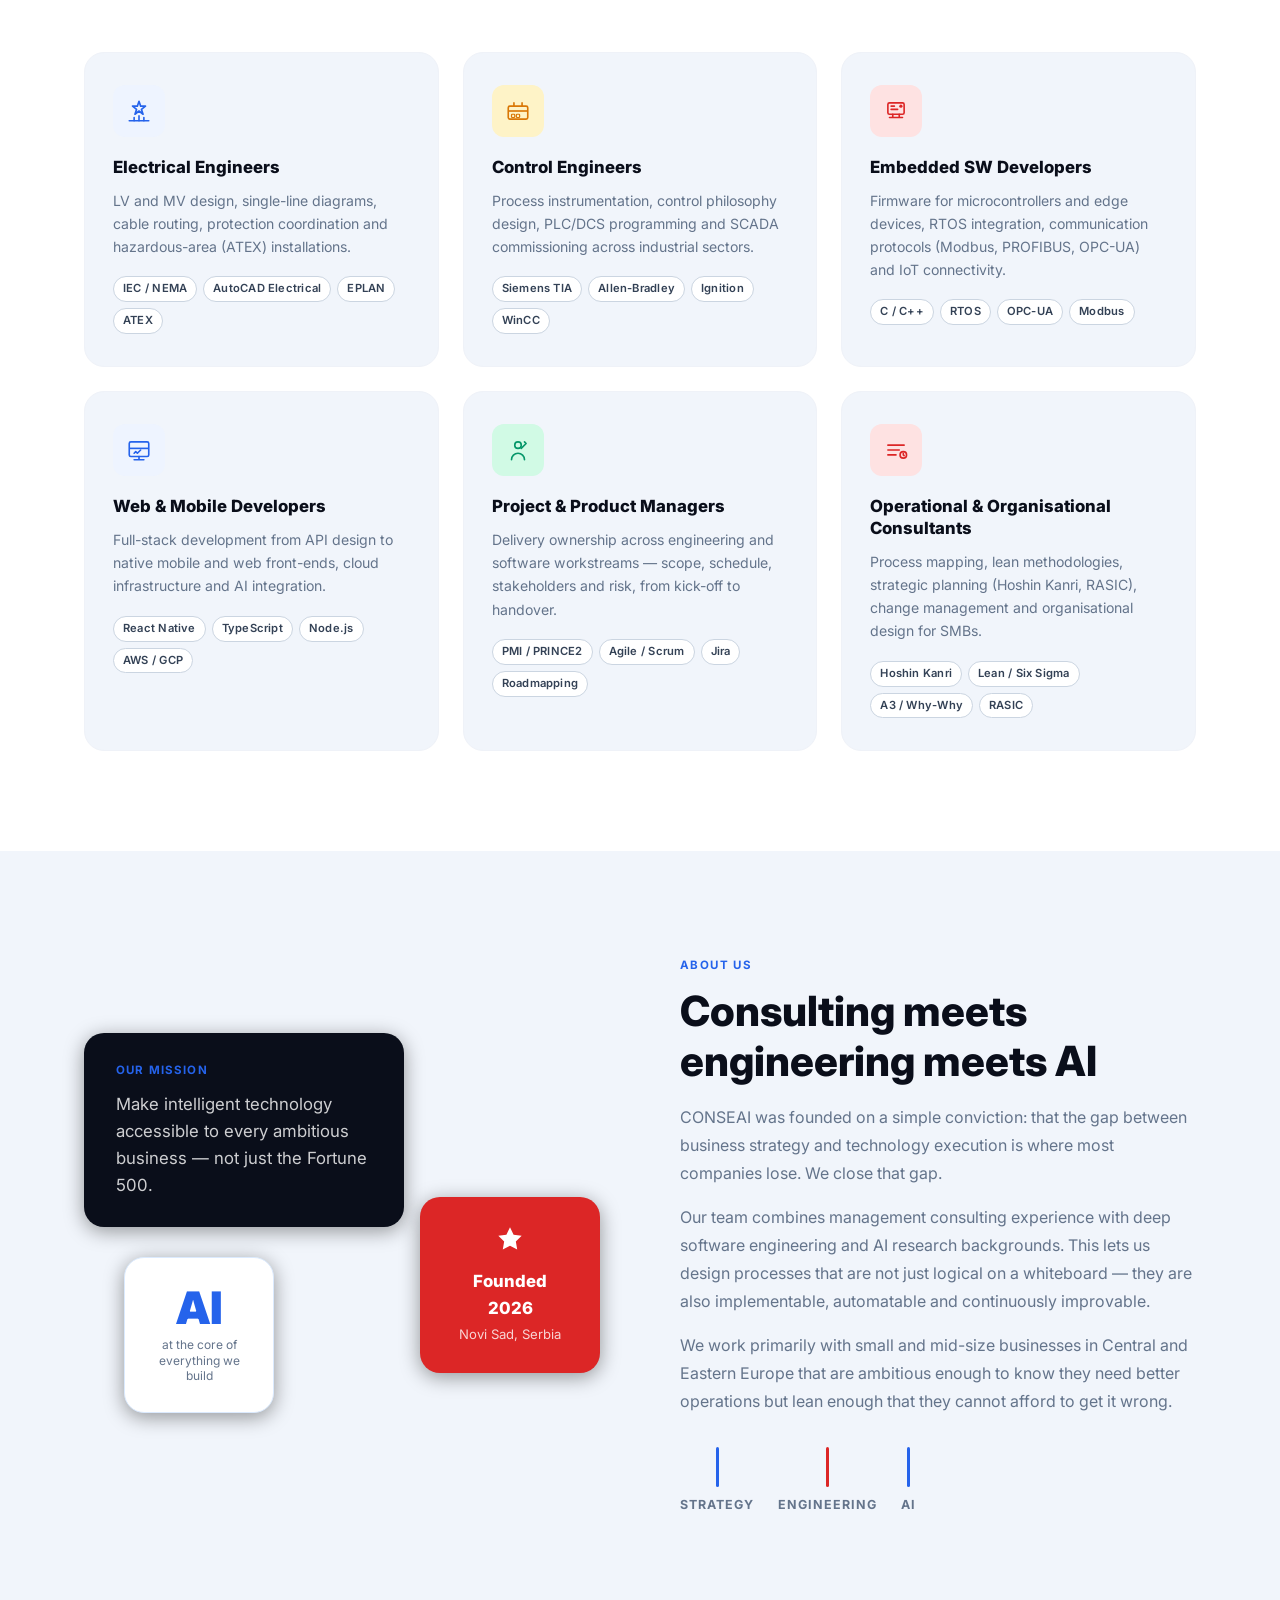
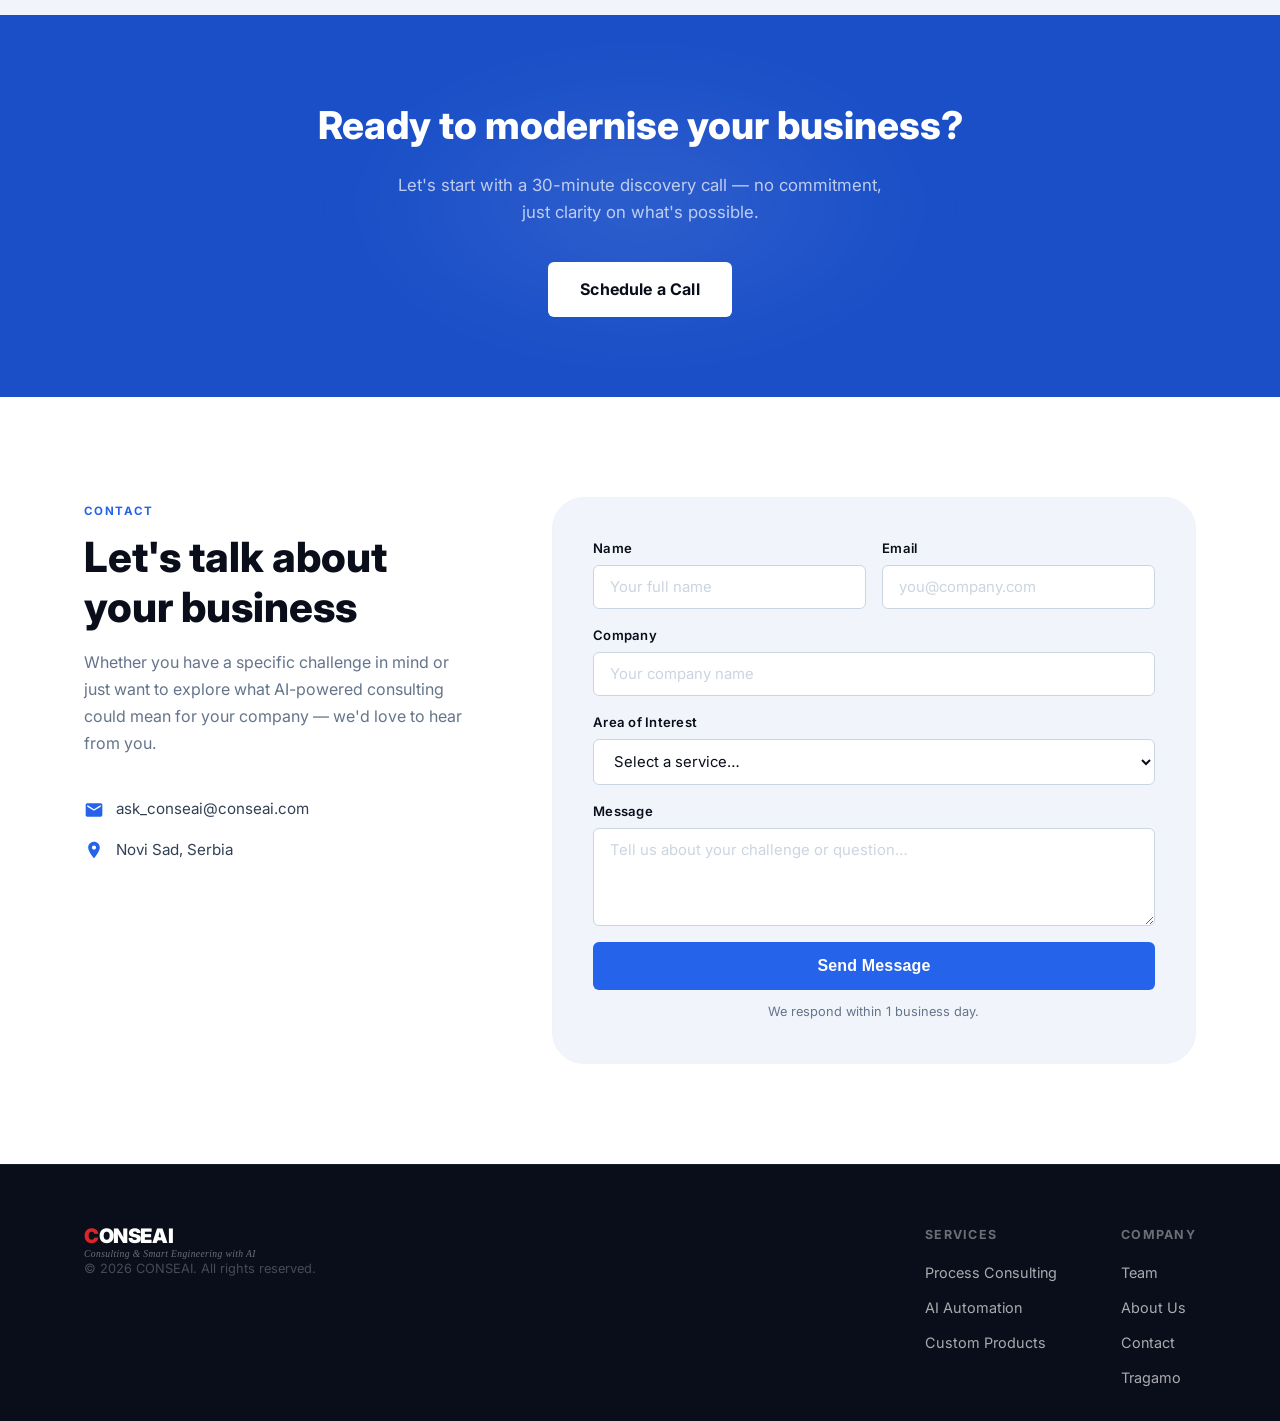
==== commit 68781b18: "version with separate services pages except AI automation" ====
--- a/index.html
+++ b/index.html
@@ -25,7 +25,7 @@
           </a>
           <div class="nav__dropdown">
             <a href="process-consulting.html" class="nav__dropdown-item" data-en="Process Consulting" data-sr="Procesno Savetovanje"><span class="nav__dropdown-num">01</span> Process Consulting</a>
-            <a href="#services" class="nav__dropdown-item" data-en="AI Automation" data-sr="AI Automatizacija"><span class="nav__dropdown-num">02</span> AI Automation</a>
+            <a href="#ai-automation" class="nav__dropdown-item" data-en="AI Automation" data-sr="AI Automatizacija"><span class="nav__dropdown-num">02</span> AI Automation</a>
             <a href="custom-software.html" class="nav__dropdown-item" data-en="Custom Software &amp; Products" data-sr="Prilagođeni Softver i Proizvodi"><span class="nav__dropdown-num">03</span> Custom Software &amp; Products</a>
             <div class="nav__dropdown-sep"></div>
             <a href="industrial.html" class="nav__dropdown-item nav__dropdown-item--highlight" data-en="Industrial Automation &amp; Electrical Eng." data-sr="Industrijska Automatizacija i Elektrotehnika"><span class="nav__dropdown-num">04</span> Industrial Automation &amp; Electrical Eng.</a>
@@ -152,6 +152,7 @@
           <ul class="service-card__list">
             <li data-en="Process mapping &amp; gap analysis" data-sr="Mapiranje procesa i analiza razlika">Process mapping &amp; gap analysis</li>
             <li data-en="Strategy building with Hoshin Kanri &amp; RASIC" data-sr="Izgradnja strategije sa Hoshin Kanri i RASIC">Strategy building with Hoshin Kanri &amp; RASIC</li>
+            <li data-en="Root cause analysis with Why-Why &amp; A3" data-sr="Analiza uzroka sa Why-Why i A3">Root cause analysis with Why-Why &amp; A3</li>
             <li data-en="Operational playbooks" data-sr="Operativni priručnici">Operational playbooks</li>
             <li data-en="KPI frameworks &amp; dashboards" data-sr="KPI okviri i kontrolne table">KPI frameworks &amp; dashboards</li>
             <li data-en="Change management coaching" data-sr="Koučing za upravljanje promenama">Change management coaching</li>
@@ -159,7 +160,7 @@
           <a href="process-consulting.html" class="service-card__link" data-en="Learn more →" data-sr="Saznajte više →">Learn more →</a>
         </div>
 
-        <div class="service-card">
+        <div class="service-card" id="ai-automation">
           <div class="service-card__num">02</div>
           <div class="service-card__icon">
             <svg viewBox="0 0 48 48" fill="none" xmlns="http://www.w3.org/2000/svg">
@@ -176,7 +177,6 @@
             human error.
           </p>
           <ul class="service-card__list">
-            <li data-en="Root cause analysis with Why-Why &amp; A3" data-sr="Analiza uzroka sa Why-Why i A3">Root cause analysis with Why-Why &amp; A3</li>
             <li data-en="Workflow &amp; task automation" data-sr="Automatizacija tokova rada i zadataka">Workflow &amp; task automation</li>
             <li data-en="AI agent development" data-sr="Razvoj AI agenata">AI agent development</li>
             <li data-en="Tool &amp; system integrations" data-sr="Integracije alata i sistema">Tool &amp; system integrations</li>
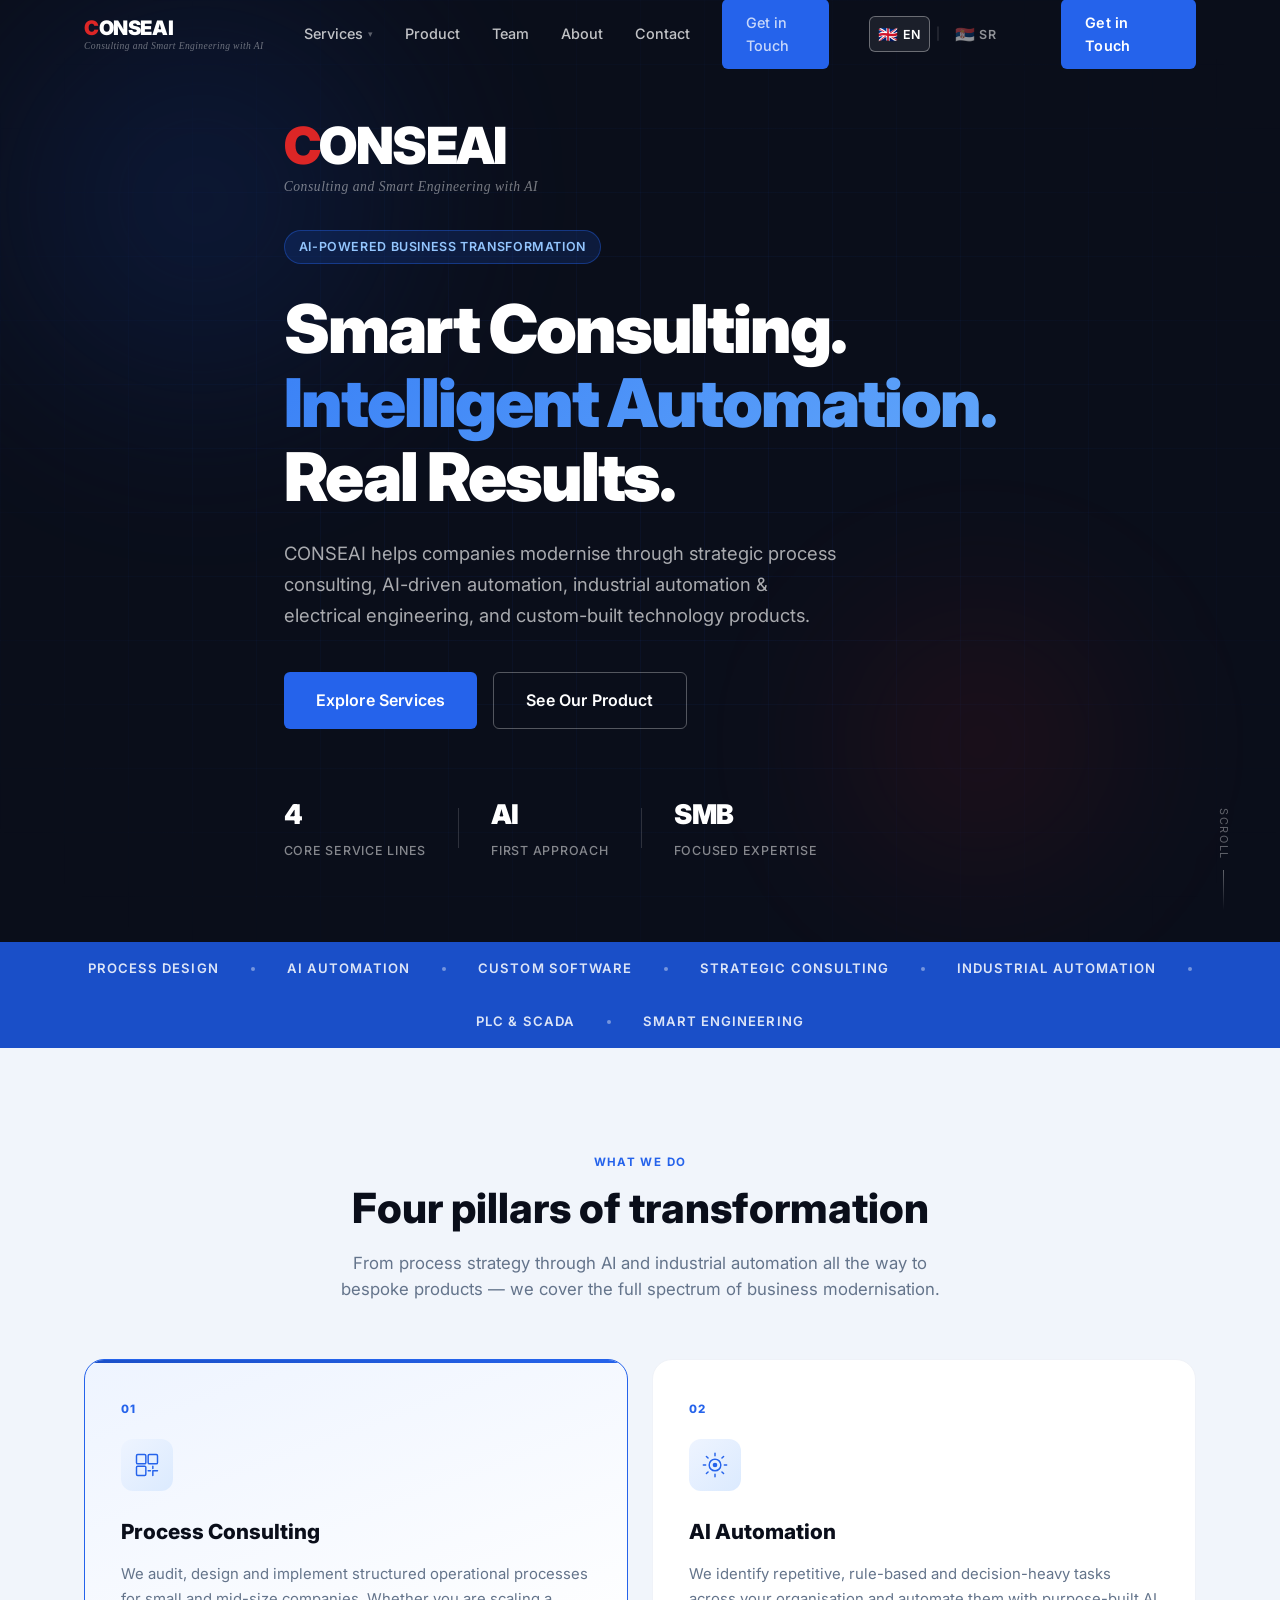
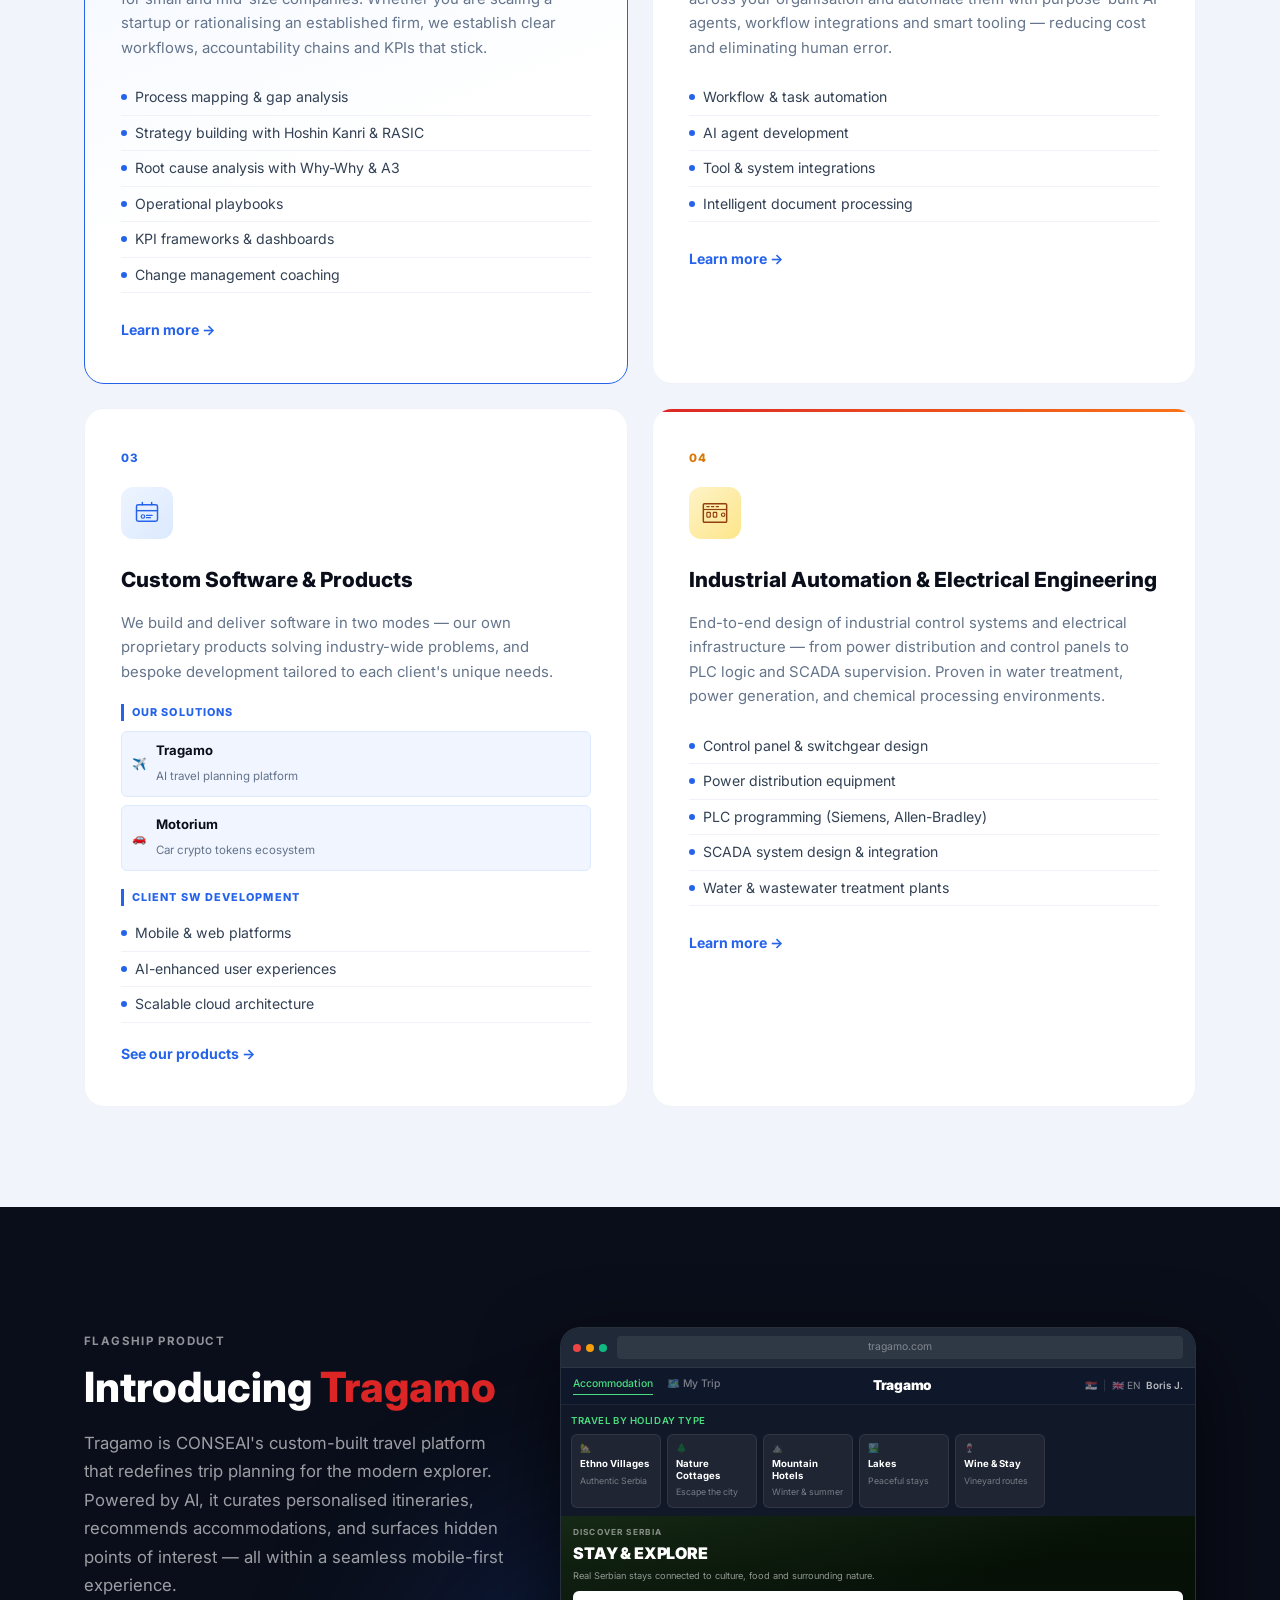
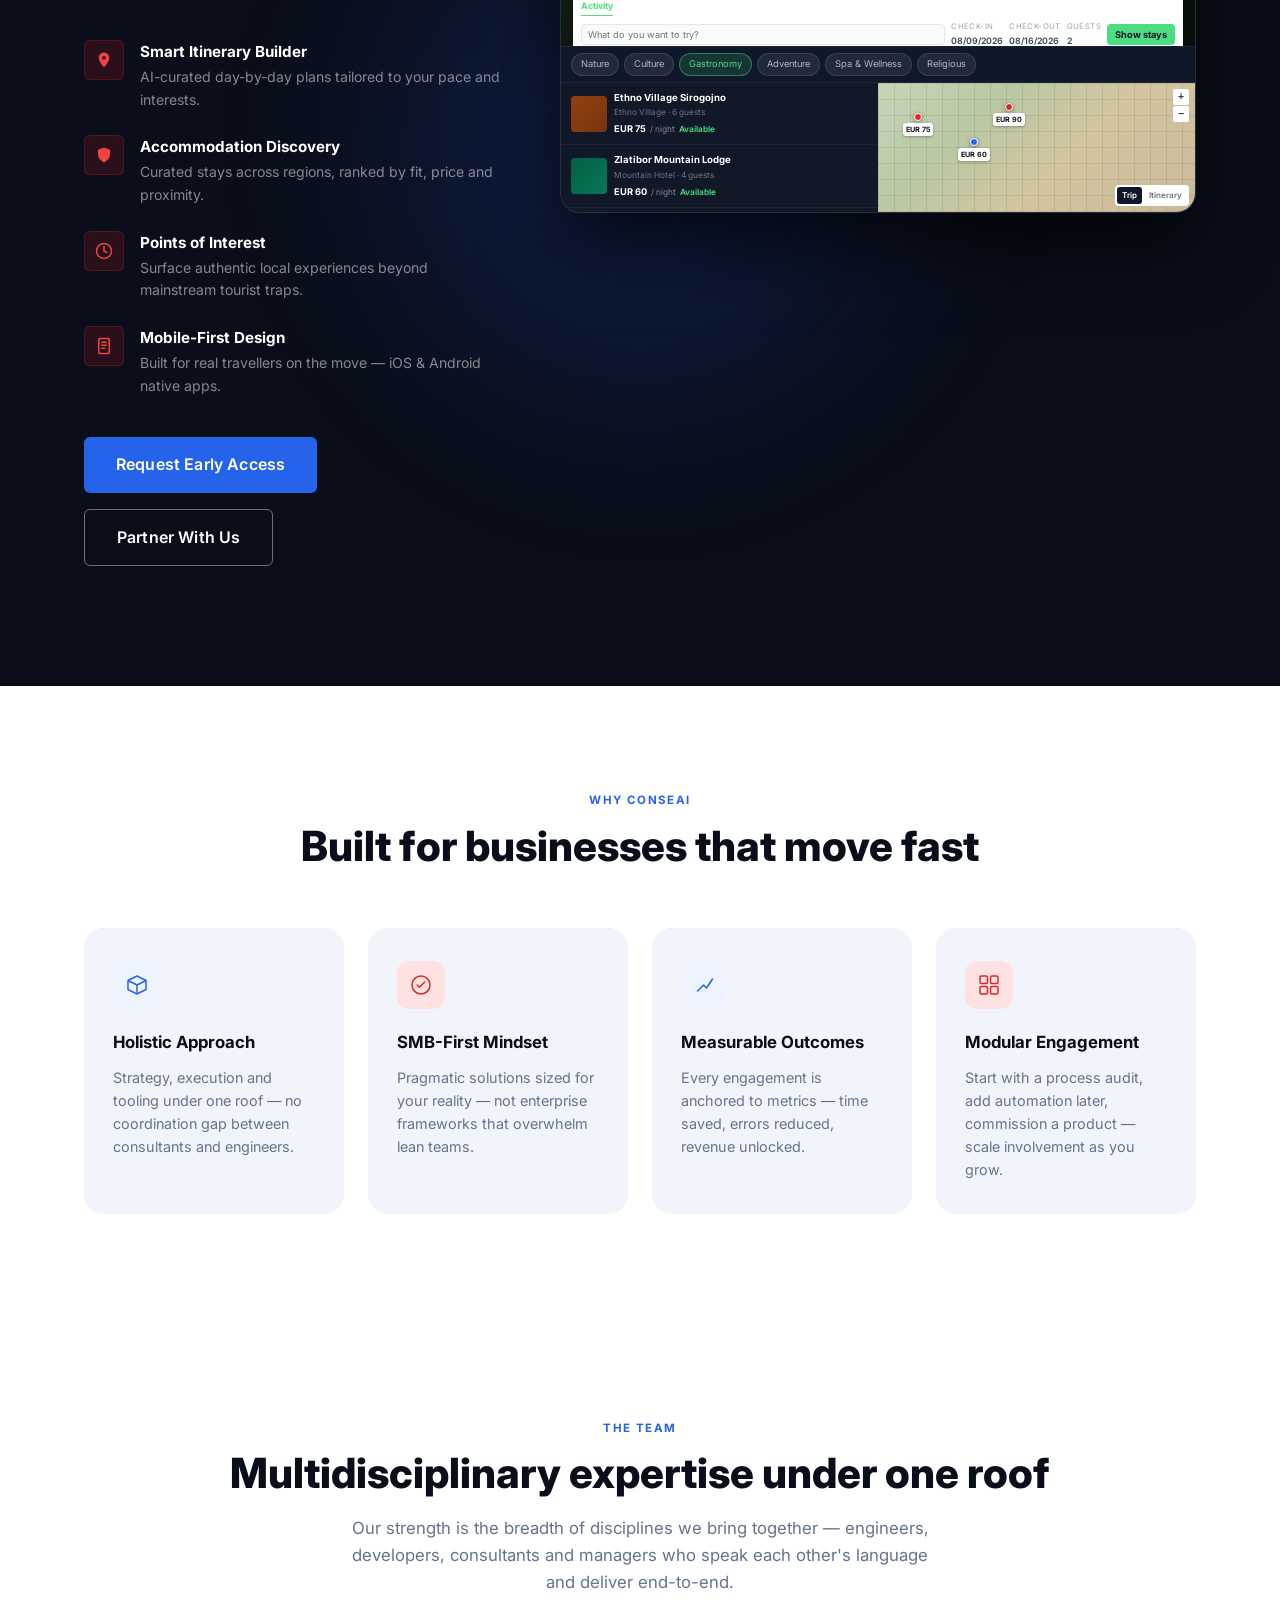
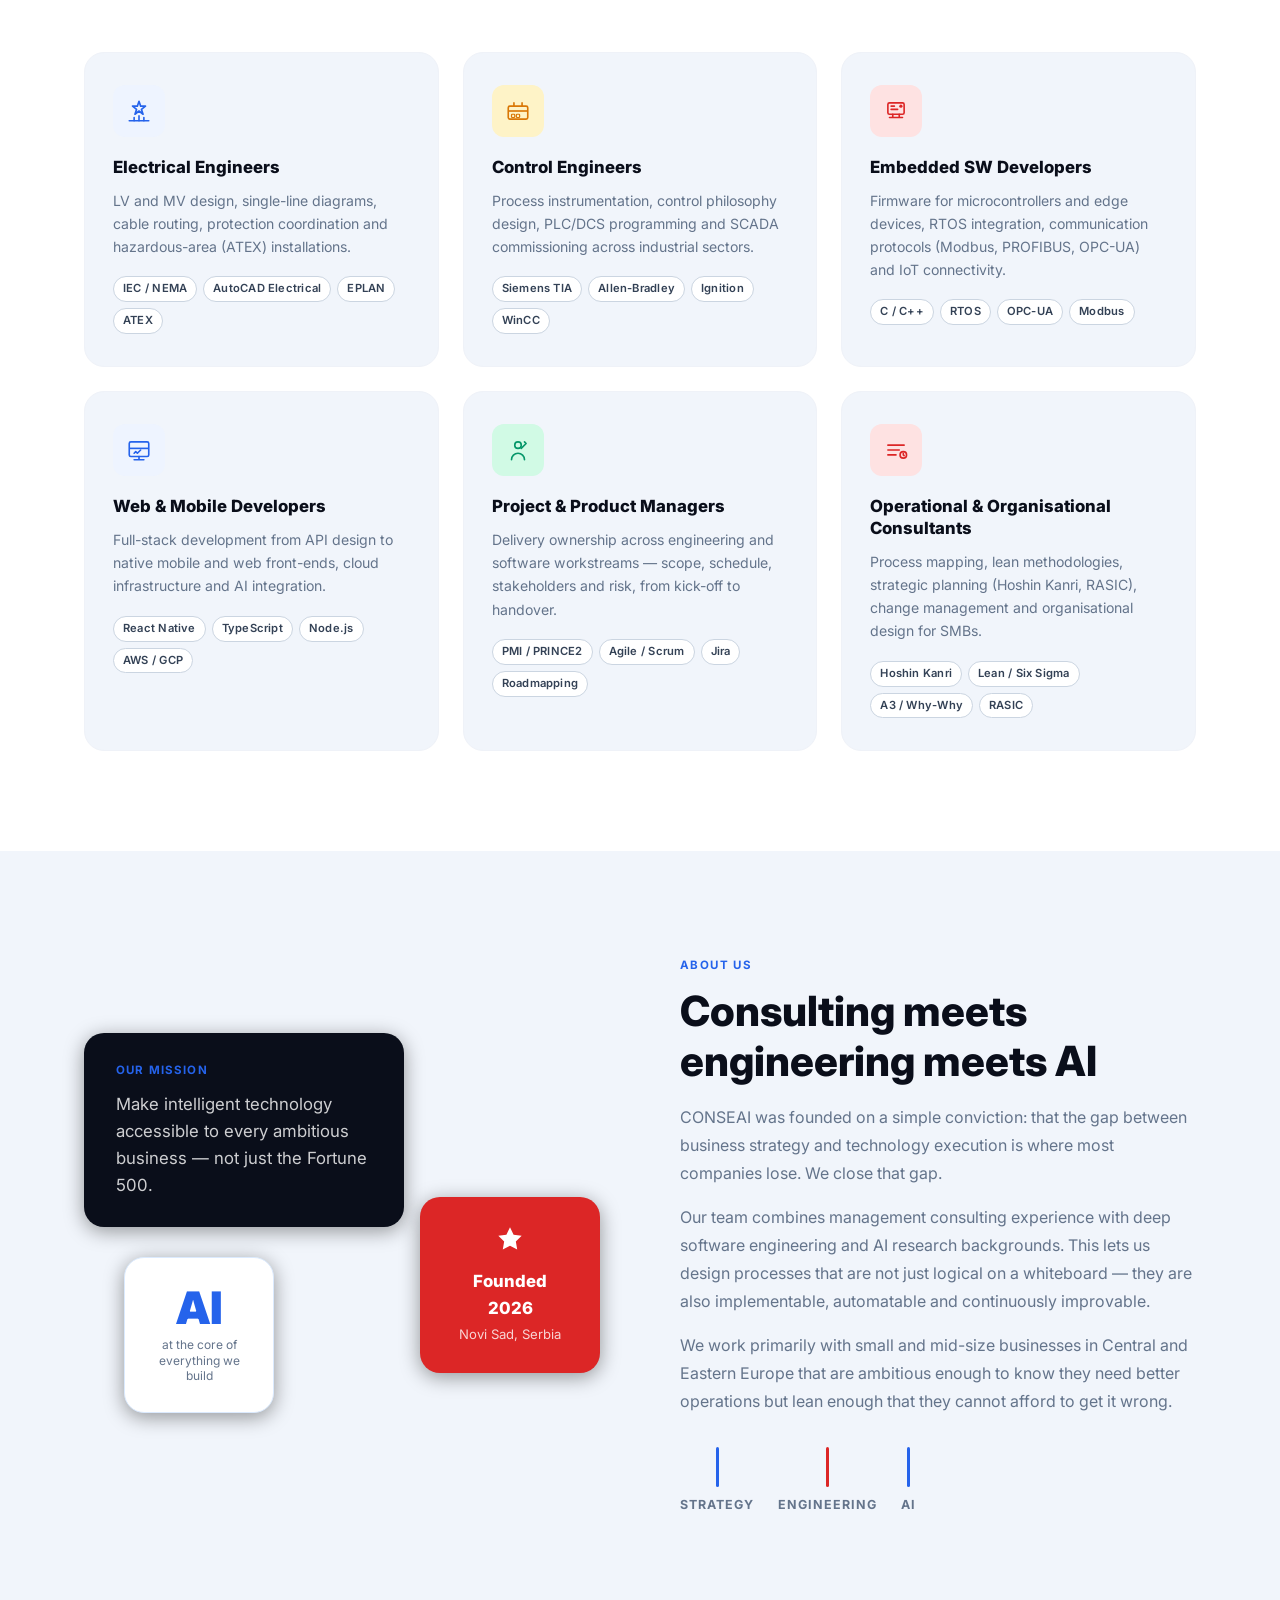
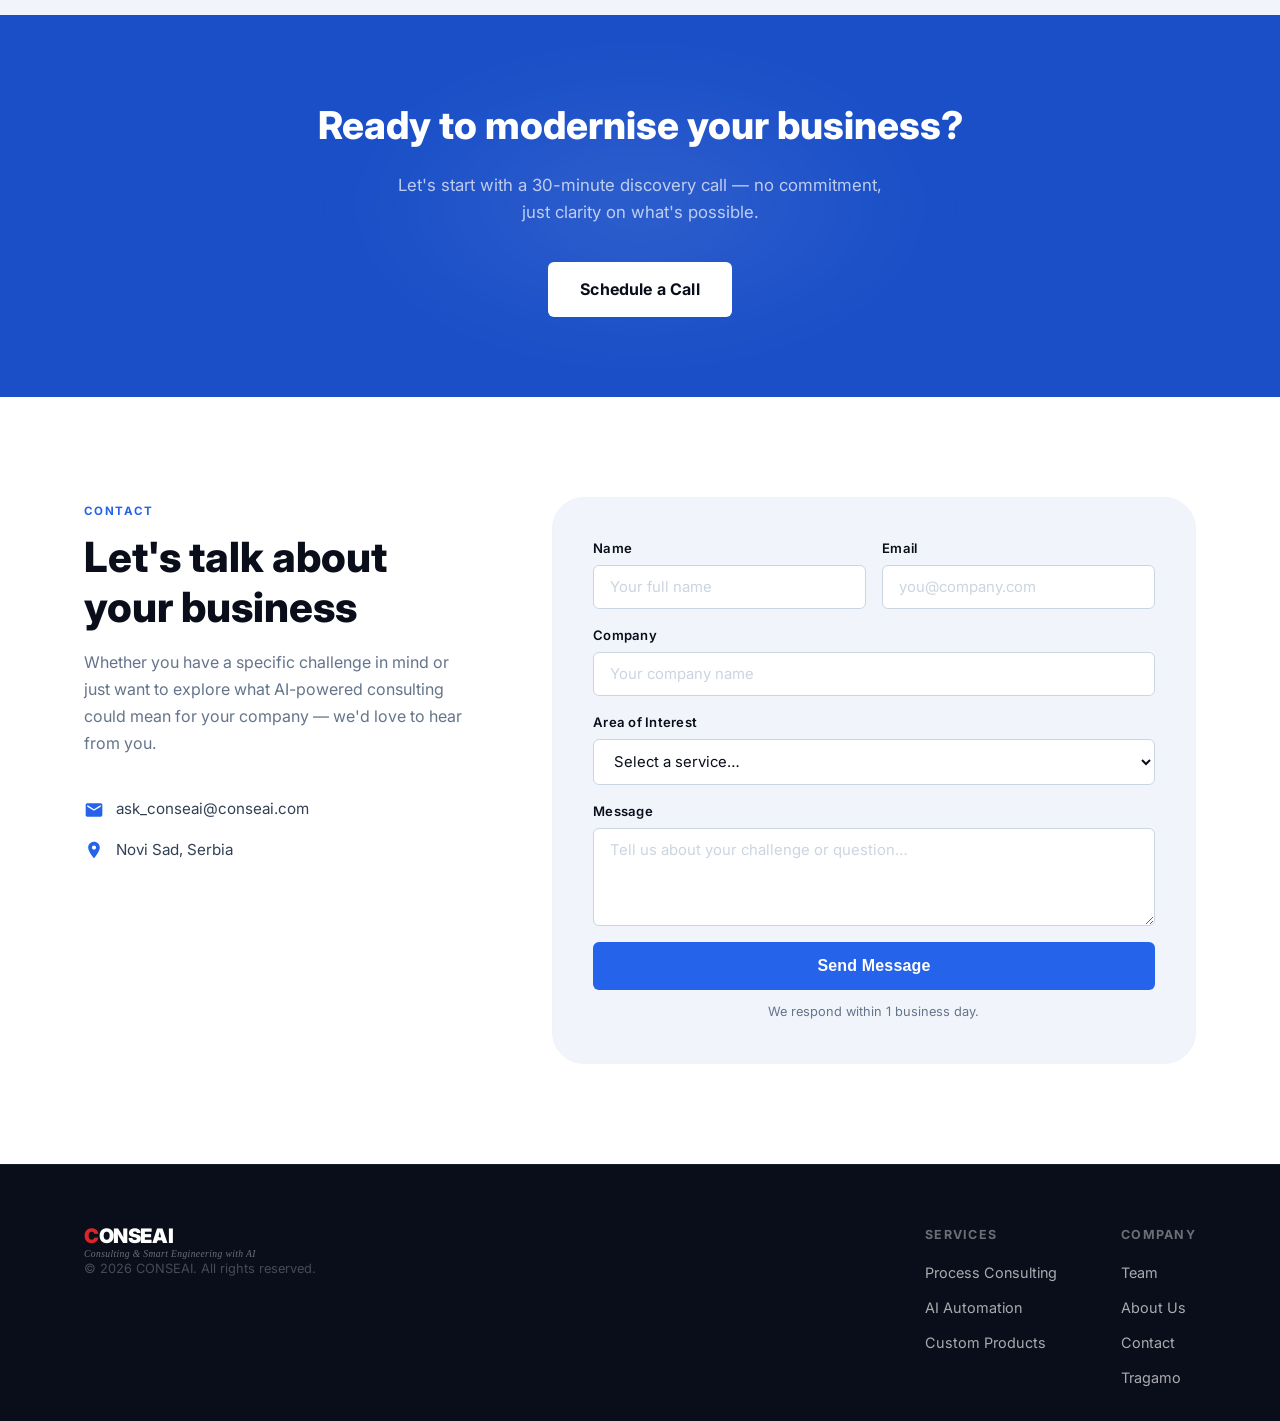
==== commit 336bb9f5: "version with separate services pages except AI automation v3" ====
--- a/index.html
+++ b/index.html
@@ -35,6 +35,7 @@
         <li><a href="#team" data-en="Team" data-sr="Tim">Team</a></li>
         <li><a href="#about" data-en="About" data-sr="O nama">About</a></li>
         <li><a href="#contact" data-en="Contact" data-sr="Kontakt">Contact</a></li>
+        <li class="nav__mobile-cta"><a href="#contact" class="btn btn--red" data-en="Get in Touch" data-sr="Kontaktirajte nas">Get in Touch</a></li>
       </ul>
       <div class="nav__lang">
         <button class="nav__lang-btn active" data-lang="en" aria-label="Switch to English">
--- a/style.css
+++ b/style.css
@@ -1592,18 +1592,49 @@
     display: flex;
     flex-direction: column;
     position: fixed;
-    inset: 0;
+    top: 0; left: 0; right: 0; bottom: 0;
+    width: 100%;
+    min-height: 100vh;
+    min-height: 100dvh;
     background: var(--navy);
-    justify-content: center;
+    justify-content: flex-start;              /* flex-start = items stack downward; center caused dropdown to overflow upward */
     align-items: center;
-    gap: 32px;
+    gap: 20px;
     font-size: 1.4rem;
     z-index: 99;
+    padding: 80px 24px 40px;                  /* 80px top clears the 60px nav bar + breathing room */
+    overflow-y: auto;
+    box-sizing: border-box;
   }
-  .nav__lang { margin-left: auto; }
-  .nav__lang-btn { font-size: 0.7rem; padding: 3px 6px; }
-  .nav__cta { display: none; }
-  .nav__burger { display: flex; }
+  /* Each menu item row: centered, full-width so text doesn't left-align on Android */
+  .nav__links.open > li {
+    display: flex;
+    flex-direction: column;
+    align-items: center;
+    width: 100%;
+    text-align: center;
+  }
+  .nav__links.open > li > a {
+    display: block;
+    text-align: center;
+    width: auto;
+  }
+  /* Mobile-only "Get in Touch" CTA at the bottom of the overlay (hidden on desktop) */
+  .nav__mobile-cta { display: none; }
+  .nav__links.open .nav__mobile-cta {
+    display: flex;
+    justify-content: center;
+    margin-top: 8px;
+  }
+  .nav__links.open .nav__mobile-cta .btn {
+    font-size: 1rem;
+    padding: 12px 36px;
+    min-width: 180px;
+  }
+  /* Logo, lang switcher, burger must sit above the overlay (z-index: 99) */
+  .nav__logo { position: relative; z-index: 102; }
+  .nav__lang  { margin-left: auto; position: relative; z-index: 102; }
+  .nav__burger { display: flex; position: relative; z-index: 102; }
 
   /* Hero */
   .hero__inner { padding-top: 90px; padding-bottom: 48px; }
@@ -1647,7 +1678,8 @@
     padding: 4px;
     box-shadow: none;
     min-width: unset;
-    width: 240px;
+    width: min(280px, 90vw);   /* responsive width on small screens */
+    align-self: center;        /* center within the flex-column <li> */
   }
   .nav__dropdown::before { display: none; }
   .nav__links li.open .nav__dropdown { opacity: 1; pointer-events: auto; max-height: 300px; }
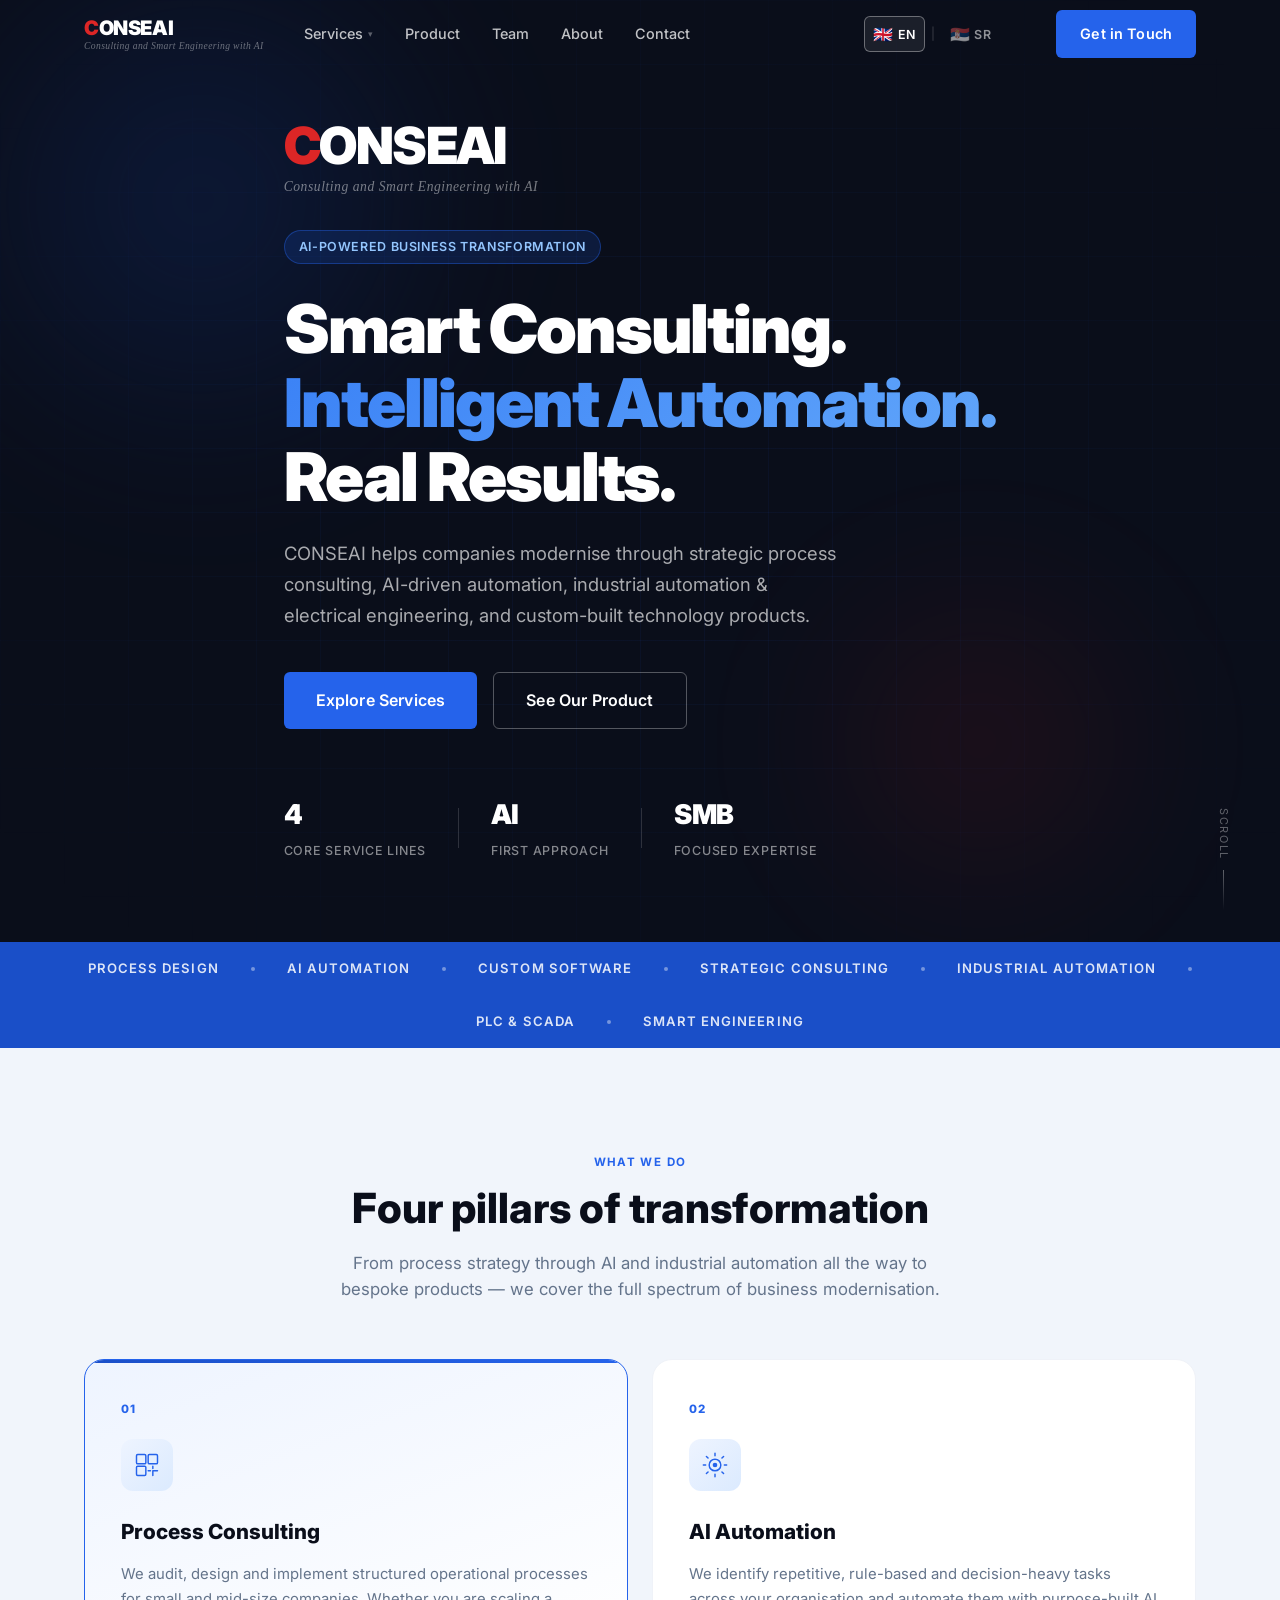
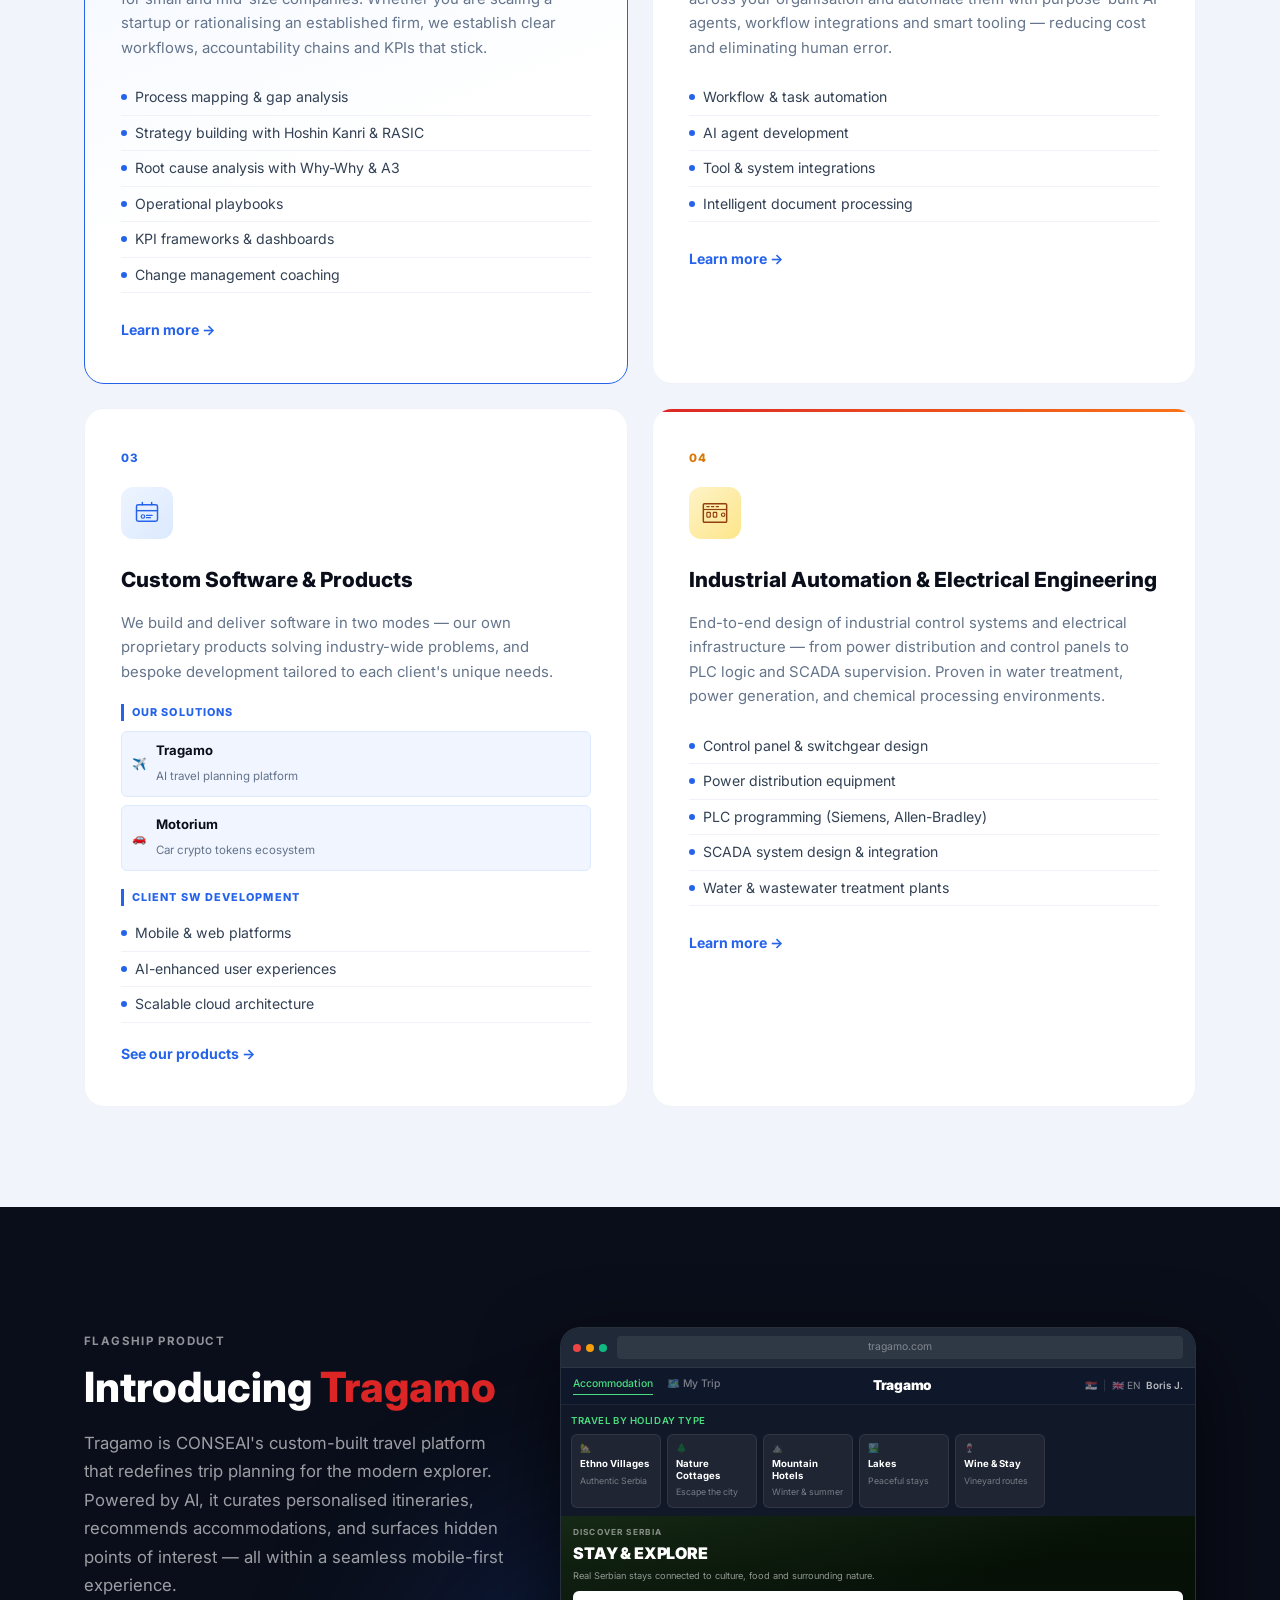
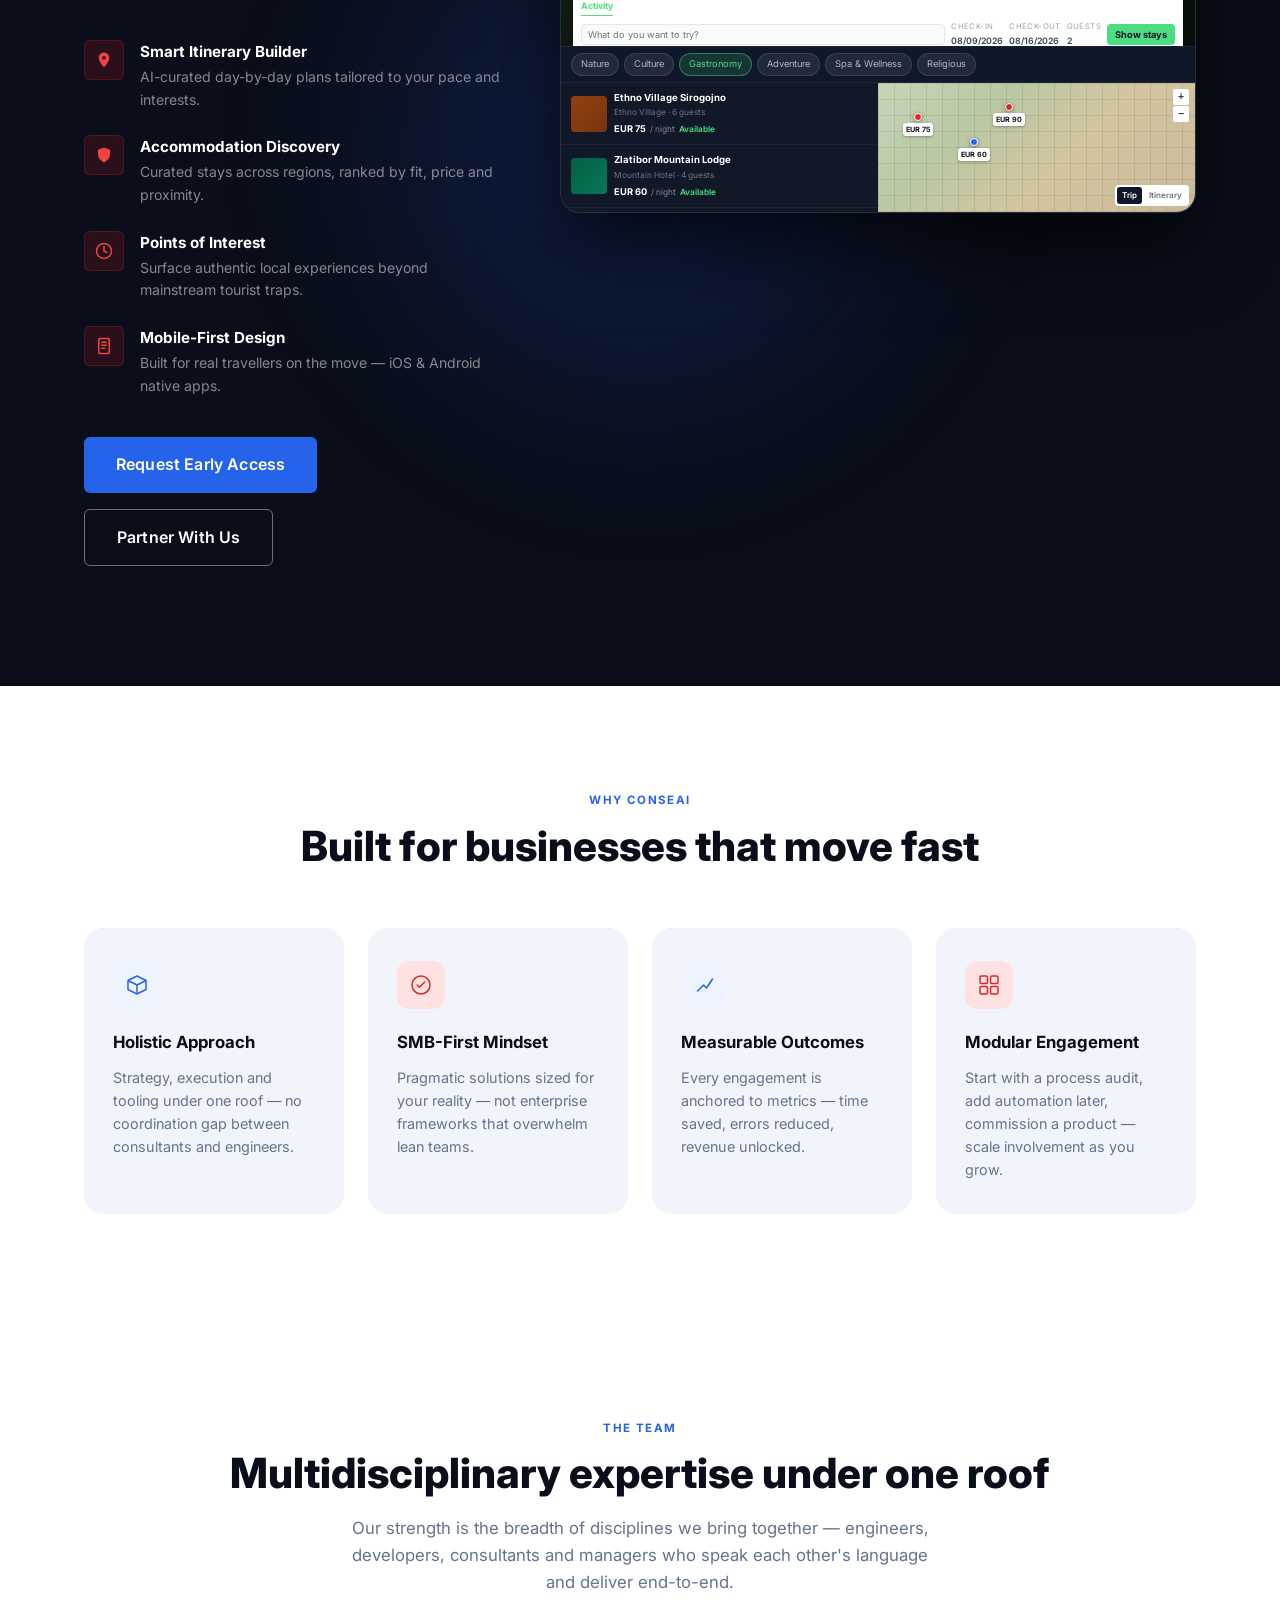
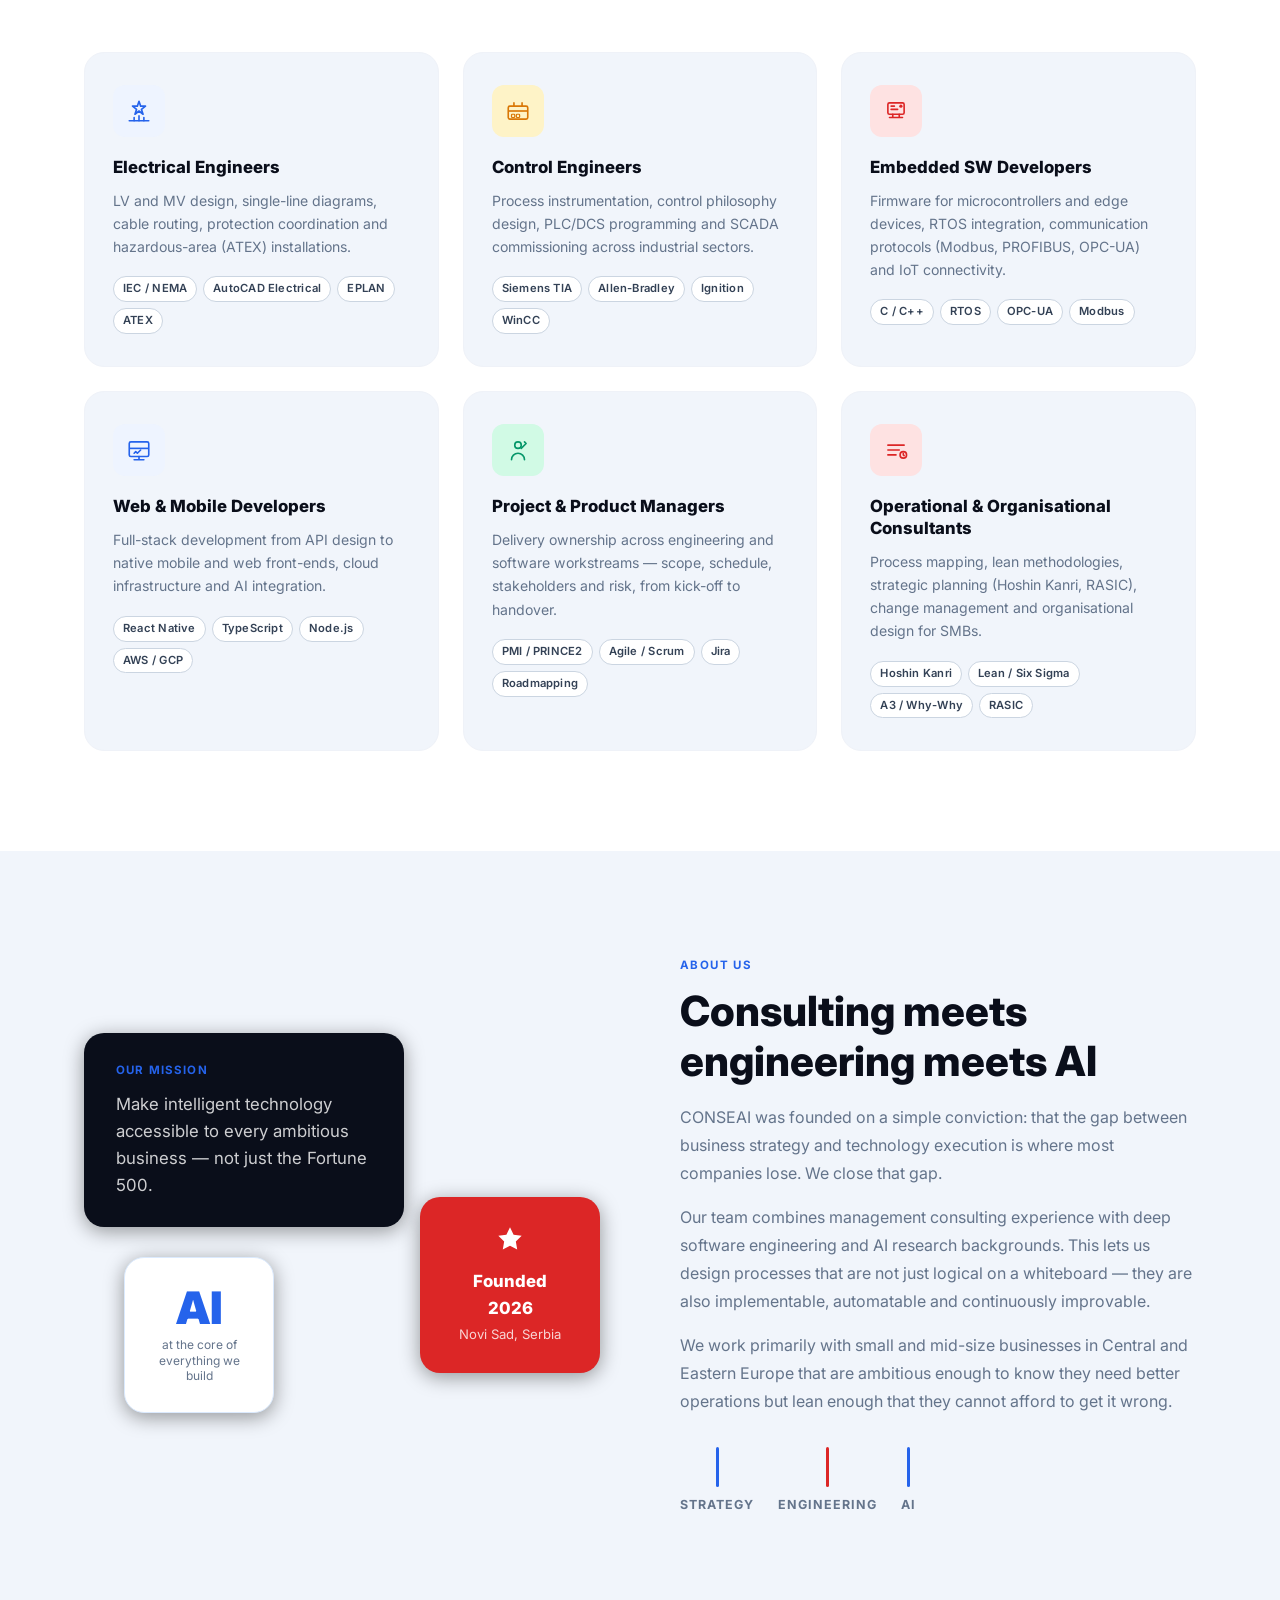
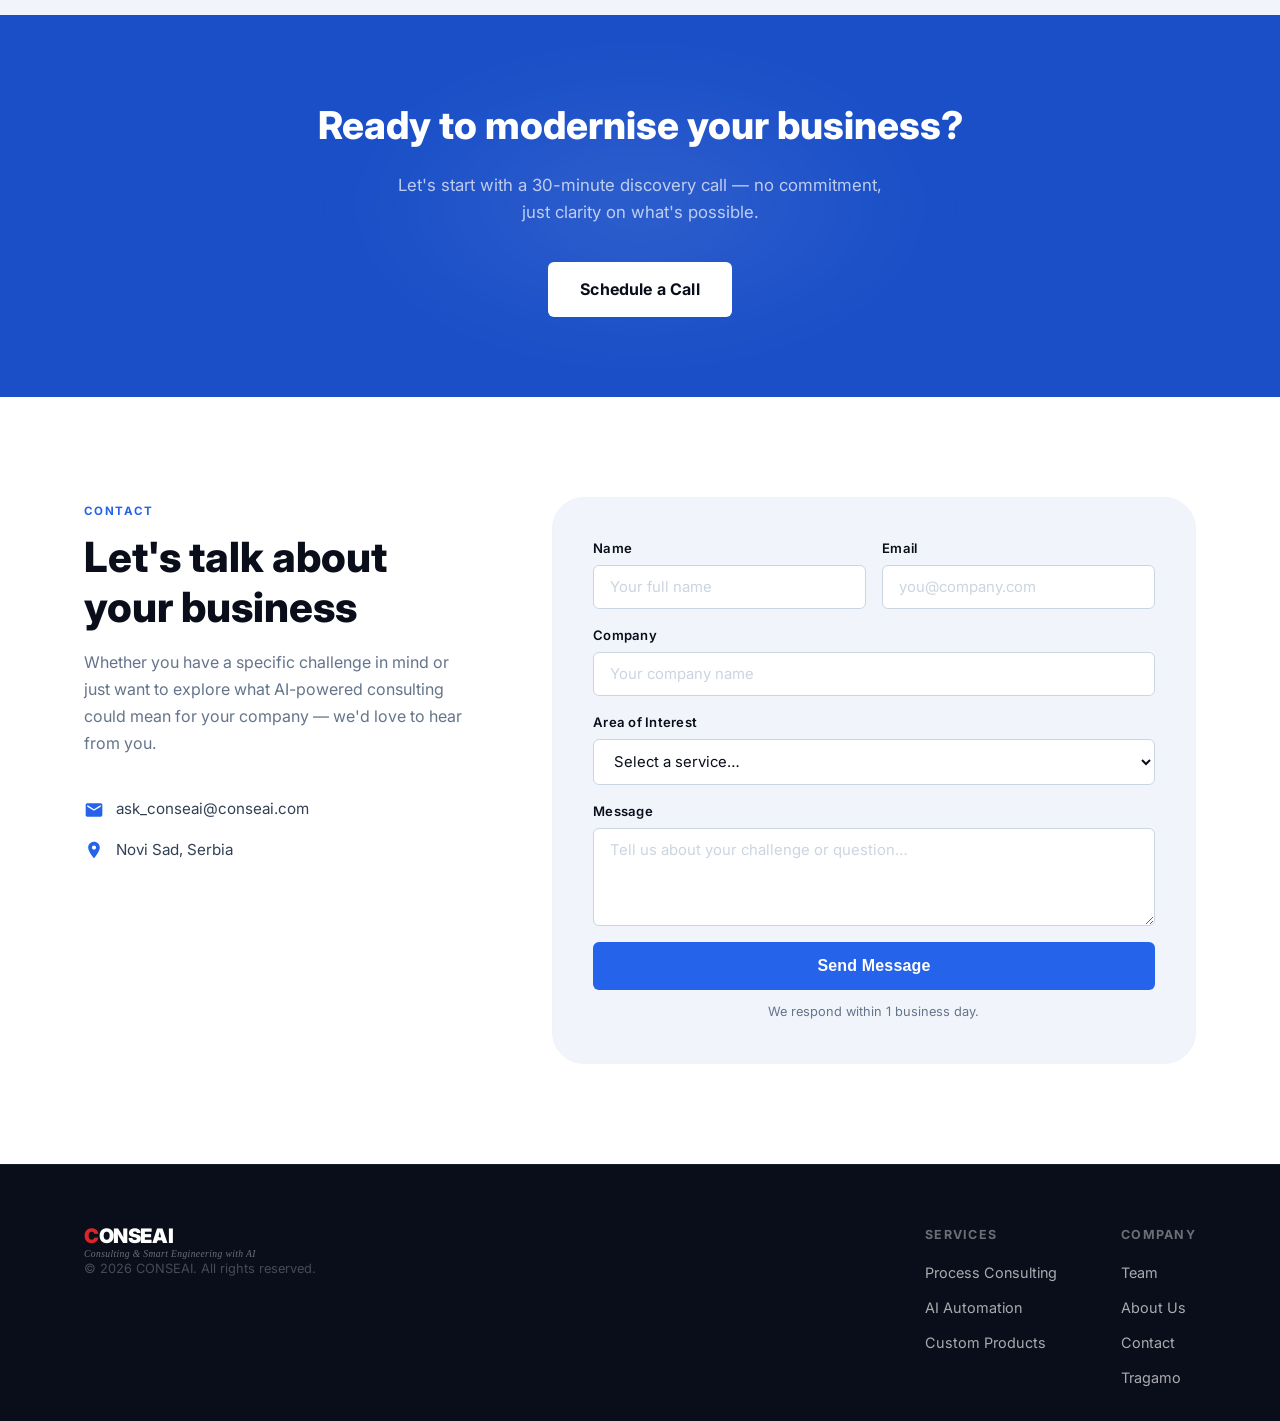
==== commit 6c97e2fa: "version with separate services pages except AI automation v5" ====
--- a/index.html
+++ b/index.html
@@ -25,7 +25,7 @@
           </a>
           <div class="nav__dropdown">
             <a href="process-consulting.html" class="nav__dropdown-item" data-en="Process Consulting" data-sr="Procesno Savetovanje"><span class="nav__dropdown-num">01</span> Process Consulting</a>
-            <a href="#ai-automation" class="nav__dropdown-item" data-en="AI Automation" data-sr="AI Automatizacija"><span class="nav__dropdown-num">02</span> AI Automation</a>
+            <a href="ai-automation.html" class="nav__dropdown-item" data-en="AI Automation" data-sr="AI Automatizacija"><span class="nav__dropdown-num">02</span> AI Automation</a>
             <a href="custom-software.html" class="nav__dropdown-item" data-en="Custom Software &amp; Products" data-sr="Prilagođeni Softver i Proizvodi"><span class="nav__dropdown-num">03</span> Custom Software &amp; Products</a>
             <div class="nav__dropdown-sep"></div>
             <a href="industrial.html" class="nav__dropdown-item nav__dropdown-item--highlight" data-en="Industrial Automation &amp; Electrical Eng." data-sr="Industrijska Automatizacija i Elektrotehnika"><span class="nav__dropdown-num">04</span> Industrial Automation &amp; Electrical Eng.</a>
@@ -183,7 +183,7 @@
             <li data-en="Tool &amp; system integrations" data-sr="Integracije alata i sistema">Tool &amp; system integrations</li>
             <li data-en="Intelligent document processing" data-sr="Inteligentna obrada dokumenata">Intelligent document processing</li>
           </ul>
-          <a href="#contact" class="service-card__link" data-en="Learn more →" data-sr="Saznajte više →">Learn more →</a>
+          <a href="ai-automation.html" class="service-card__link" data-en="Learn more →" data-sr="Saznajte više →">Learn more →</a>
         </div>
 
         <div class="service-card">
--- a/style.css
+++ b/style.css
@@ -1565,6 +1565,9 @@
 .footer__col a:hover { color: var(--white); }
 
 /* ── Responsive: tablet ── */
+/* Mobile-only CTA lives inside the overlay; hidden everywhere else */
+.nav__mobile-cta { display: none; }
+
 @media (max-width: 1024px) {
   .services__grid { grid-template-columns: 1fr; max-width: 600px; margin: 0 auto; }
   .industrial__layout { grid-template-columns: 1fr; gap: 40px; }
@@ -1576,6 +1579,8 @@
   .about__inner { grid-template-columns: 1fr; gap: 40px; }
   .about__visual { height: 320px; order: -1; }
   .contact__inner { grid-template-columns: 1fr; gap: 40px; }
+  /* Hide the desktop CTA on medium screens (large Android phones in landscape, small tablets) */
+  .nav__cta { display: none; }
 }
 
 /* ── Responsive: mobile ── */
@@ -1619,8 +1624,7 @@
     text-align: center;
     width: auto;
   }
-  /* Mobile-only "Get in Touch" CTA at the bottom of the overlay (hidden on desktop) */
-  .nav__mobile-cta { display: none; }
+  /* Mobile-only "Get in Touch" CTA — shown inside the open overlay */
   .nav__links.open .nav__mobile-cta {
     display: flex;
     justify-content: center;
